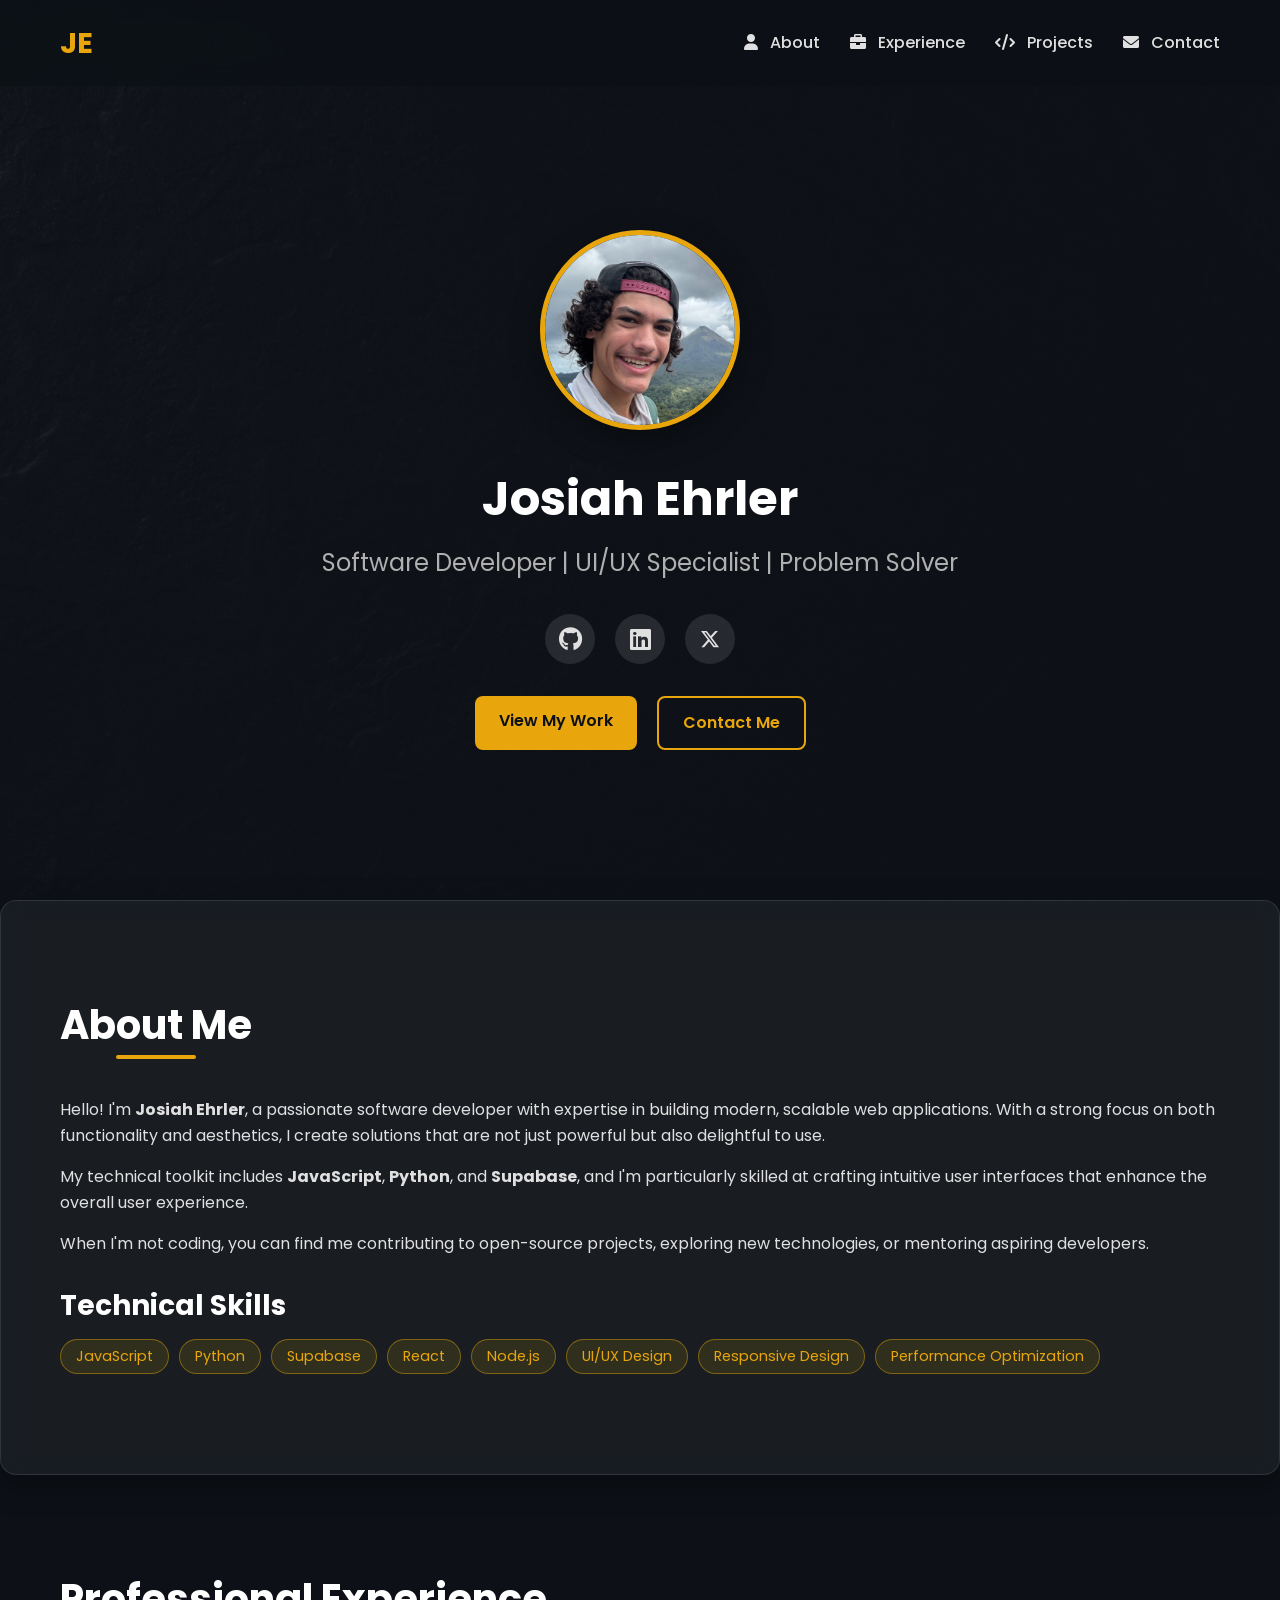
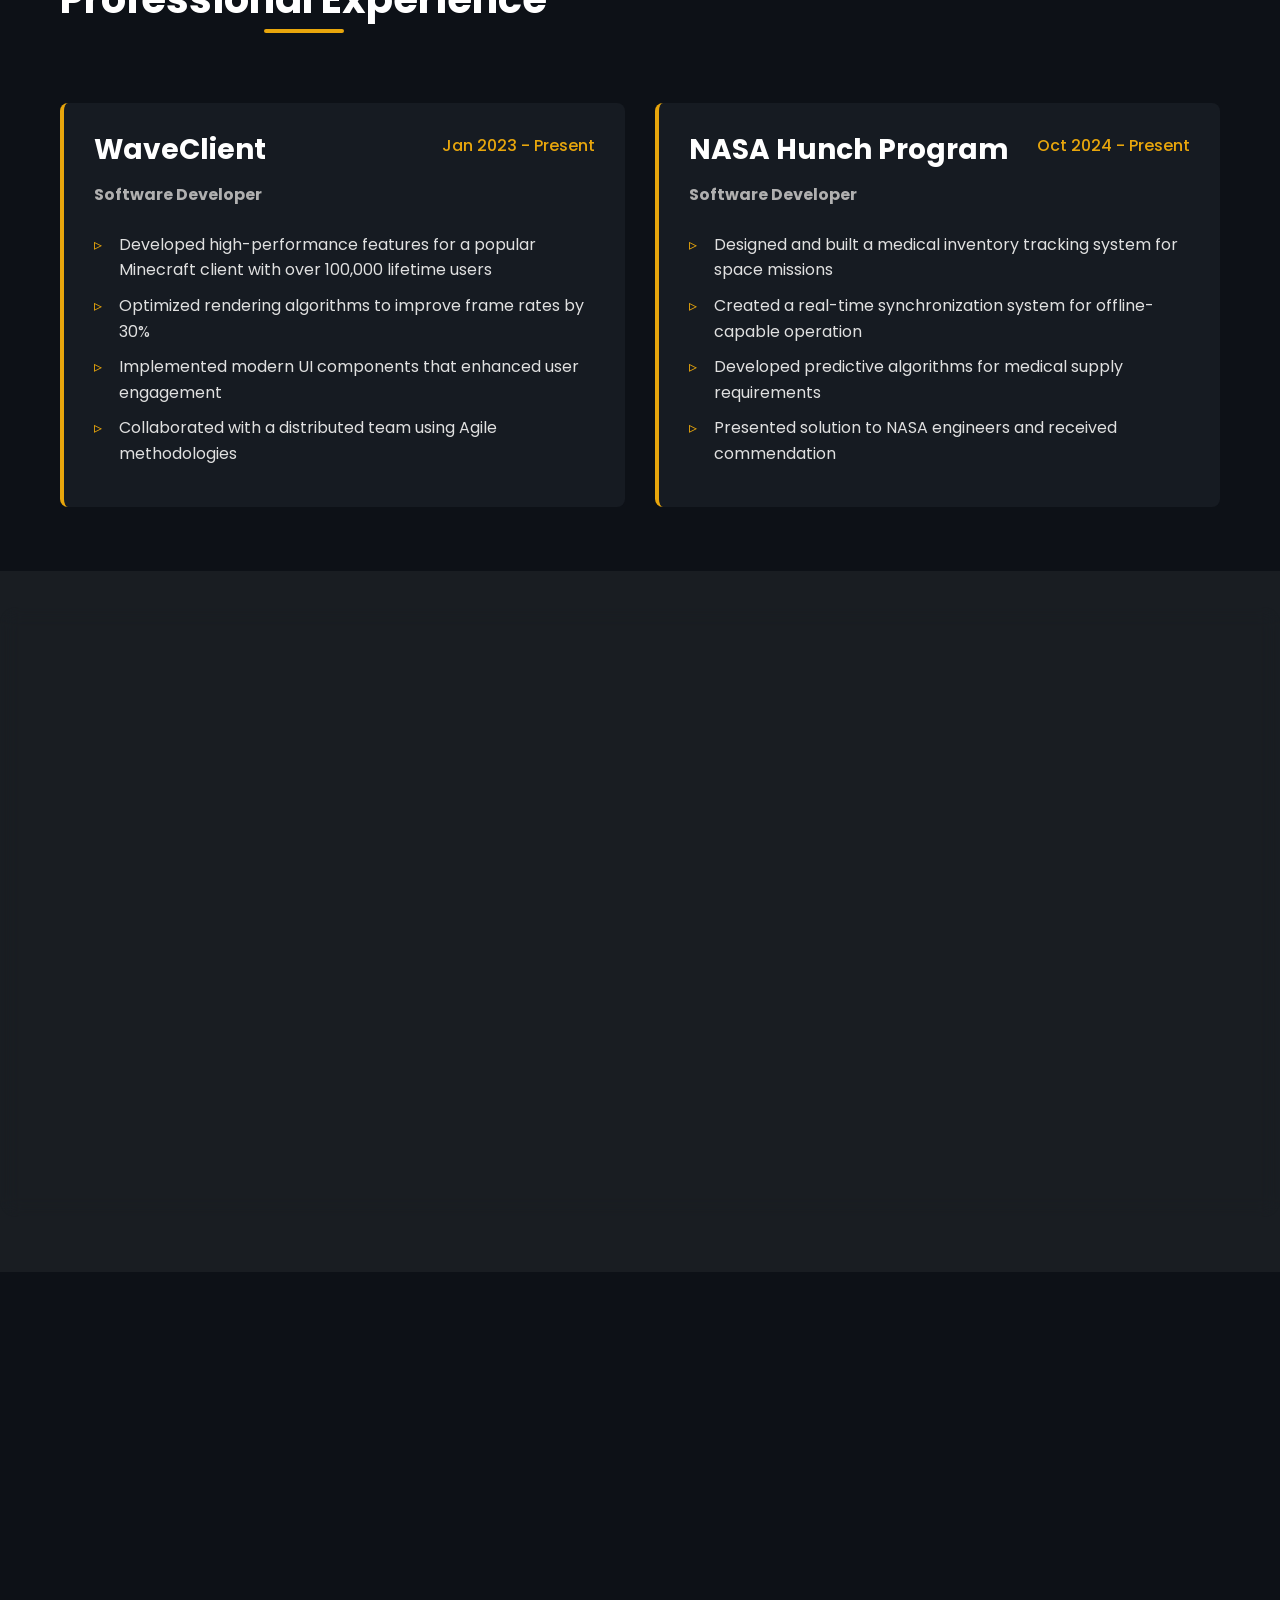
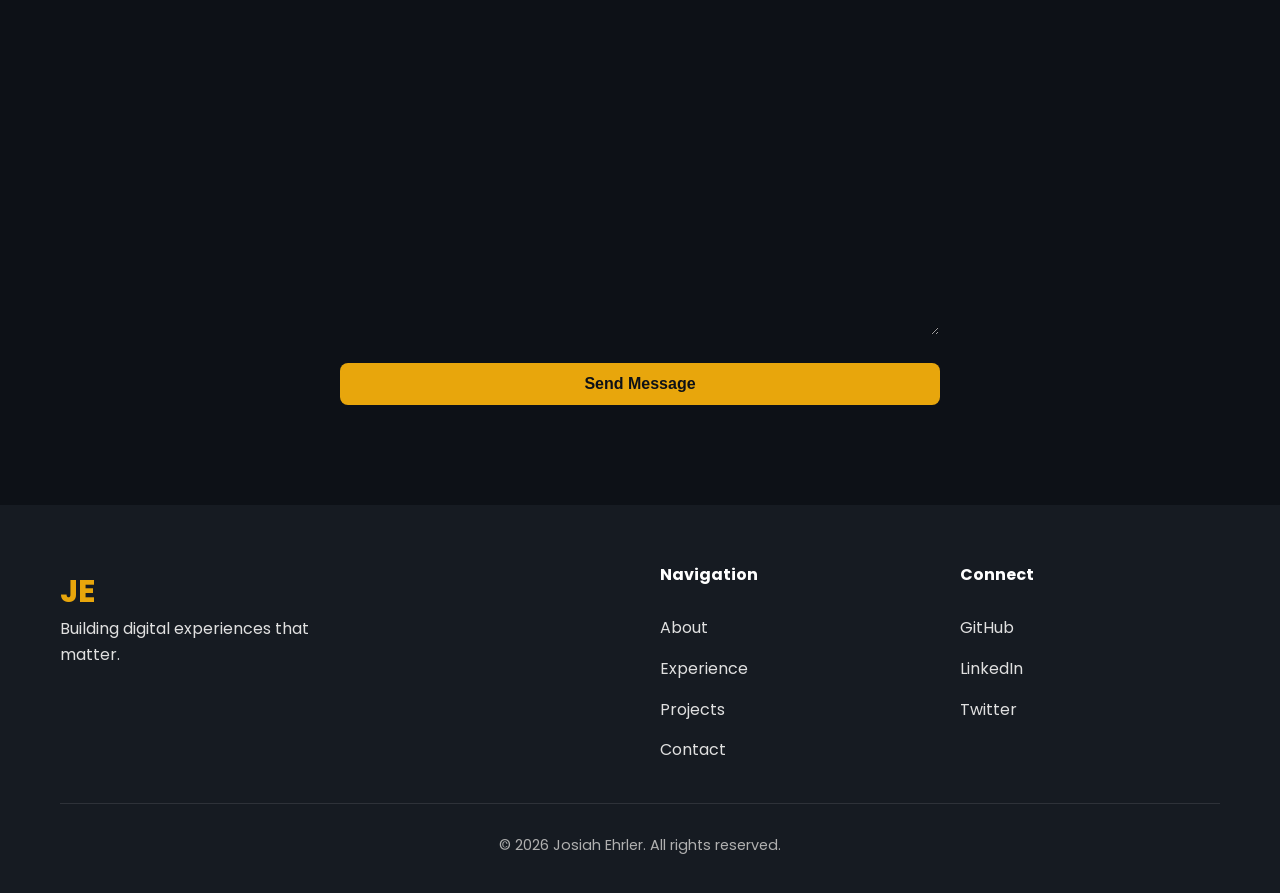
==== index.html @ 56c33a6e "Minor updates" ====
<!DOCTYPE html>
<html lang="en">
<head>
    <meta charset="UTF-8">
    <meta name="viewport" content="width=device-width, initial-scale=1.0">
    <meta name="description" content="Josiah Ehrler - Professional Software Developer specializing in web applications, UI/UX design, and high-performance systems. JavaScript, Python, and Supabase expert.">
    <meta name="keywords" content="Josiah Ehrler, Software Developer, Web Developer, UI/UX Designer, JavaScript Developer, Python Developer, Supabase, NASA Hunch, WaveClient">
    <meta name="author" content="Josiah Ehrler">
    <meta property="og:title" content="Josiah Ehrler - Professional Software Developer">
    <meta property="og:description" content="Expert software developer crafting high-performance web applications with beautiful UI/UX design.">
    <meta property="og:image" content="https://josiahehrler.com/image.png">
    <meta property="og:url" content="https://josiahehrler.com">
    <meta property="og:type" content="website">
    <meta name="twitter:card" content="summary_large_image">
    <meta name="twitter:title" content="Josiah Ehrler - Software Developer">
    <meta name="twitter:description" content="Professional software developer creating modern web applications.">
    <meta name="twitter:image" content="https://josiahehrler.com/image.png">
    <link rel="canonical" href="https://josiahehrler.com">
    <title>Josiah Ehrler | Software Developer & UI/UX Specialist</title>
    <link rel="preconnect" href="https://fonts.googleapis.com">
    <link rel="preconnect" href="https://fonts.gstatic.com" crossorigin>
    <link href="https://fonts.googleapis.com/css2?family=Poppins:wght@300;400;500;600;700&display=swap" rel="stylesheet">
    <link rel="stylesheet" href="https://cdnjs.cloudflare.com/ajax/libs/font-awesome/6.0.0/css/all.min.css">
    <link rel="stylesheet" href="styles.css">
    <script defer src="scripts.js"></script>
    <script type="application/ld+json">
    {
      "@context": "https://schema.org",
      "@type": "Person",
      "name": "Josiah Ehrler",
      "jobTitle": "Software Developer",
      "url": "https://jehrler.com",
      "sameAs": [
        "https://linkedin.com/in/josiahehrler",
        "https://github.com/josiahehrler"
      ],
      "image": "https://jehrler.com/image.png",
      "description": "Professional software developer specializing in web applications and UI/UX design."
    }
    </script>
</head>
<body>

    <!-- Navigation -->
    <nav class="navbar">
        <div class="container">
            <a href="#" class="logo" aria-label="Josiah Ehrler Home">JE</a>
            <button class="mobile-menu-toggle" aria-label="Toggle navigation menu">
                <i class="fas fa-bars"></i>
            </button>
            <div class="nav-links">
                <a href="#about"><i class="fas fa-user"></i> About</a>
                <a href="#experience"><i class="fas fa-briefcase"></i> Experience</a>
                <a href="#projects"><i class="fas fa-code"></i> Projects</a>
                <a href="#contact"><i class="fas fa-envelope"></i> Contact</a>
            </div>
        </div>
    </nav>

    <!-- Hero Section -->
    <header class="hero">
        <div class="container">
            <div class="hero-content">
                <img src="image.png" alt="Professional portrait of Josiah Ehrler" class="profile-img" width="200" height="200">
                <h1>Josiah Ehrler</h1>
                <p class="subtitle">Software Developer | UI/UX Specialist | Problem Solver</p>
                <div class="social-links">
                    <a href="https://github.com/masterofsoap" aria-label="GitHub profile"><i class="fab fa-github"></i></a>
                    <a href="https://www.linkedin.com/in/josiah-ehrler-61b462324/" aria-label="LinkedIn profile"><i class="fab fa-linkedin"></i></a>
                    <a href="https://x.com/avsfair" aria-label="X (formerly Twitter) profile" target="_blank" rel="noopener noreferrer">
                        <svg xmlns="http://www.w3.org/2000/svg" viewBox="0 0 512 512" width="20" height="20" fill="currentColor" aria-hidden="true">
                          <path d="M389.2 48h70.6L305.6 224.2 487 464H345L233.7 318.6 106.5 464H35.8L200.7 275.5 26.8 48H172.4L272.9 180.9 389.2 48zM364.4 421.8h39.1L151.1 88h-42L364.4 421.8z"/>
                        </svg>
                      </a>
                      
                </div>
                <div class="cta-buttons">
                    <a href="#projects" class="btn btn-primary">View My Work</a>
                    <a href="#contact" class="btn btn-secondary">Contact Me</a>
                </div>
            </div>
        </div>
    </header>

    <!-- About Section -->
    <section id="about" class="section glass">
        <div class="container">
            <h2 class="section-title">About Me</h2>
            <div class="about-content">
                <div class="about-text">
                    <p>Hello! I'm <strong>Josiah Ehrler</strong>, a passionate software developer with expertise in building modern, scalable web applications. With a strong focus on both functionality and aesthetics, I create solutions that are not just powerful but also delightful to use.</p>
                    <p>My technical toolkit includes <strong>JavaScript</strong>, <strong>Python</strong>, and <strong>Supabase</strong>, and I'm particularly skilled at crafting intuitive user interfaces that enhance the overall user experience.</p>
                    <p>When I'm not coding, you can find me contributing to open-source projects, exploring new technologies, or mentoring aspiring developers.</p>
                    <div class="skills">
                        <h3>Technical Skills</h3>
                        <div class="skill-tags">
                            <span>JavaScript</span>
                            <span>Python</span>
                            <span>Supabase</span>
                            <span>React</span>
                            <span>Node.js</span>
                            <span>UI/UX Design</span>
                            <span>Responsive Design</span>
                            <span>Performance Optimization</span>
                        </div>
                    </div>
                </div>
            </div>
        </div>
    </section>

    <!-- Experience Section -->
    <section id="experience" class="section">
        <div class="container">
            <h2 class="section-title">Professional Experience</h2>
            <div class="experience-grid">
                <div class="experience-card">
                    <div class="experience-header">
                        <h3>WaveClient</h3>
                        <span class="date">Jan 2023 - Present</span>
                    </div>
                    <p class="position"><strong>Software Developer</strong></p>
                    <ul class="experience-details">
                        <li>Developed high-performance features for a popular Minecraft client with over 100,000 lifetime users</li>
                        <li>Optimized rendering algorithms to improve frame rates by 30%</li>
                        <li>Implemented modern UI components that enhanced user engagement</li>
                        <li>Collaborated with a distributed team using Agile methodologies</li>
                    </ul>
                </div>
                <div class="experience-card">
                    <div class="experience-header">
                        <h3>NASA Hunch Program</h3>
                        <span class="date">Oct 2024 - Present</span>
                    </div>
                    <p class="position"><strong>Software Developer</strong></p>
                    <ul class="experience-details">
                        <li>Designed and built a medical inventory tracking system for space missions</li>
                        <li>Created a real-time synchronization system for offline-capable operation</li>
                        <li>Developed predictive algorithms for medical supply requirements</li>
                        <li>Presented solution to NASA engineers and received commendation</li>
                    </ul>
                </div>
            </div>
        </div>
    </section>

    <!-- Projects Section -->
    <section id="projects" class="section glass">
        <div class="container">
            <h2 class="section-title">Featured Projects</h2>
            <div class="project-grid">
                <div class="project-card">
                    <img src="nasa_project.png" alt="NASA Hunch medical inventory system interface" class="project-image" width="400" height="300" loading="lazy">
                    <div class="project-content">
                        <h3>NASA Hunch Medical Inventory</h3>
                        <p class="project-description">A comprehensive medical inventory tracking system designed for space missions, featuring offline capabilities and predictive analytics.</p>
                        <div class="project-tech">
                            <span>Supabase</span>
                            <span>React</span>
                            <span>Vue</span>
                        </div>
                    </div>
                </div>
                <div class="project-card">
                    <img src="waveclient.png" alt="WaveClient Minecraft interface" class="project-image" width="400" height="300" loading="lazy">
                    <div class="project-content">
                        <h3>WaveClient</h3>
                        <p class="project-description">A performance-optimized Minecraft client with enhanced features and custom UI components for competitive players.</p>
                        <div class="project-tech">
                            <span>Java</span>
                            <span>OpenGL</span>
                            <span>UI Design</span>
                        </div>
                    </div>
                </div>
            </div>
        </div>
    </section>


    <!-- Contact Section -->
    <section id="contact" class="section">
        <div class="container">
            <h2 class="section-title">Get In Touch</h2>
            <div class="contact-content">
                <p>I'm currently available for freelance work and part-time opportunities. If you have a project you'd like to discuss or just want to say hello, feel free to reach out!</p>
                <div class="contact-methods">
                    <a href="mailto:josiah@jehrler.com" class="contact-link">
                        <i class="fas fa-envelope"></i>
                        <span>josiah@jehrler.com</span>
                    </a>
                    <a href="tel:+7206003804" class="contact-link">
                        <i class="fas fa-phone"></i>
                        <span>+1 (720) 600-3804</span>
                    </a>
                </div>
                <form class="contact-form" netlify>
                    <div class="form-group">
                        <input type="text" name="name" placeholder="Your Name" required>
                    </div>
                    <div class="form-group">
                        <input type="email" name="email" placeholder="Your Email" required>
                    </div>
                    <div class="form-group">
                        <textarea name="message" placeholder="Your Message" rows="5" required></textarea>
                    </div>
                    <button type="submit" class="btn btn-primary">Send Message</button>
                </form>
            </div>
        </div>
    </section>

    <!-- Footer -->
    <footer class="footer">
        <div class="container">
            <div class="footer-content">
                <div class="footer-brand">
                    <a href="#" class="logo">JE</a>
                    <p>Building digital experiences that matter.</p>
                </div>
                <div class="footer-links">
                    <div class="link-group">
                        <h4>Navigation</h4>
                        <a href="#about">About</a>
                        <a href="#experience">Experience</a>
                        <a href="#projects">Projects</a>
                        <a href="#contact">Contact</a>
                    </div>
                    <div class="link-group">
                        <h4>Connect</h4>
                        <a href="https://github.com/josiahehrler">GitHub</a>
                        <a href="https://linkedin.com/in/josiahehrler">LinkedIn</a>
                        <a href="https://twitter.com/josiahehrler">Twitter</a>
                    </div>
                </div>
            </div>
            <div class="footer-bottom">
                <p>&copy; <span id="year"></span> Josiah Ehrler. All rights reserved.</p>
            </div>
        </div>
    </footer>

    <script>
        
        document.getElementById('year').textContent = new Date().getFullYear();
        
        // Mobile menu toggle functionality
        const menuToggle = document.querySelector('.mobile-menu-toggle');
        const navLinks = document.querySelector('.nav-links');
        
        menuToggle.addEventListener('click', () => {
            navLinks.classList.toggle('active');
            menuToggle.innerHTML = navLinks.classList.contains('active') 
                ? '<i class="fas fa-times"></i>' 
                : '<i class="fas fa-bars"></i>';
        });
    </script>
</body>
</html>
---- styles.css ----
/* Base Styles & Reset */
:root {
    --primary: #e8a60c;
    --primary-dark: #e8a60c;
    --secondary: #6c63ff;
    --dark: #0d1117;
    --dark-light: #161b22;
    --light: #e0e0e0;
    --light-dark: #b0b0b0;
    --success: #28a745;
    --danger: #dc3545;
    --info: #17a2b8;
    --white: #ffffff;
    --black: #000000;
    --transition: all 0.3s ease-in-out;
    --shadow: 0 4px 6px rgba(0, 0, 0, 0.1);
    --shadow-lg: 0 10px 30px rgba(0, 0, 0, 0.39);
    --radius: 8px;
    --radius-lg: 16px;
    --container-width: 1200px;
}

* {
    margin: 0;
    padding: 0;
    box-sizing: border-box;
}

html {
    scroll-behavior: smooth;
    font-size: 16px;
}

body {
    font-family: 'Poppins', sans-serif;
    line-height: 1.6;
    color: var(--light);
    background-color: var(--dark);
    overflow-x: hidden;
}

img {
    max-width: 100%;
    height: auto;
}

a {
    text-decoration: none;
    color: inherit;
    transition: var(--transition);
}

ul {
    list-style: none;
}

.container {
    width: 100%;
    max-width: var(--container-width);
    margin: 0 auto;
    padding: 0 20px;
}

/* Typography */
h1, h2, h3, h4, h5, h6 {
    font-weight: 700;
    line-height: 1.2;
    margin-bottom: 1rem;
    color: var(--white);
}

h1 {
    font-size: 3rem;
}

h2 {
    font-size: 2.5rem;
}

h3 {
    font-size: 1.75rem;
}

p {
    margin-bottom: 1rem;
}

.section-title {
    position: relative;
    display: inline-block;
    margin-bottom: 3rem;
    text-align: center;
}

.section-title::after {
    content: '';
    position: absolute;
    bottom: -10px;
    left: 50%;
    transform: translateX(-50%);
    width: 80px;
    height: 4px;
    background: var(--primary);
    border-radius: 2px;
}

/* Buttons */
.btn {
    display: inline-block;
    padding: 12px 24px;
    font-size: 1rem;
    font-weight: 600;
    border-radius: var(--radius);
    transition: var(--transition);
    text-align: center;
    cursor: pointer;
    border: none;
}

.btn-primary {
    background-color: var(--primary);
    color: var(--dark);
}

.btn-primary:hover {
    background-color: var(--primary-dark);
    transform: translateY(-3px);
    box-shadow: var(--shadow);
}

.btn-secondary {
    background-color: transparent;
    color: var(--primary);
    border: 2px solid var(--primary);
}

.btn-secondary:hover {
    background-color: var(--primary);
    color: var(--dark);
    transform: translateY(-3px);
    box-shadow: var(--shadow);
}

/* Navigation */
.navbar {
    position: fixed;
    top: 0;
    left: 0;
    width: 100%;
    padding: 20px 0;
    background-color: rgba(13, 17, 23, 0.95);
    backdrop-filter: blur(10px);
    z-index: 1000;
    transition: var(--transition);
}

.navbar.scrolled {
    padding: 15px 0;
    box-shadow: var(--shadow);
}

.navbar .container {
    display: flex;
    justify-content: space-between;
    align-items: center;
}

.logo {
    font-size: 1.8rem;
    font-weight: 700;
    color: var(--primary);
}

.nav-links {
    display: flex;
    gap: 30px;
}

.nav-links a {
    font-weight: 500;
    position: relative;
    padding: 5px 0;
}

.nav-links a::after {
    content: '';
    position: absolute;
    bottom: 0;
    left: 0;
    width: 0;
    height: 2px;
    background: var(--primary);
    transition: var(--transition);
}

.nav-links a:hover::after {
    width: 100%;
}

.nav-links a i {
    margin-right: 8px;
}

.mobile-menu-toggle {
    display: none;
    background: none;
    border: none;
    color: var(--white);
    font-size: 1.5rem;
    cursor: pointer;
}

/* Hero Section */
.hero {
    min-height: 100vh;
    display: flex;
    align-items: center;
    justify-content: center;
    text-align: center;
    padding-top: 80px;
    background: linear-gradient(135deg, rgba(13, 17, 23, 0.9) 0%, rgba(13, 17, 23, 1) 100%),
                url('stone.png') center/cover no-repeat;
}

.hero-content {
    max-width: 800px;
    margin: 0 auto;
}

.profile-img {
    width: 200px;
    height: 200px;
    border-radius: 50%;
    object-fit: cover;
    border: 5px solid var(--primary);
    margin-bottom: 2rem;
    box-shadow: var(--shadow-lg);
}

.subtitle {
    font-size: 1.5rem;
    margin-bottom: 2rem;
    color: var(--light-dark);
}

.social-links {
    display: flex;
    justify-content: center;
    gap: 20px;
    margin-bottom: 2rem;
}

.social-links a {
    display: flex;
    align-items: center;
    justify-content: center;
    width: 50px;
    height: 50px;
    border-radius: 50%;
    background: rgba(255, 255, 255, 0.1);
    font-size: 1.5rem;
    transition: var(--transition);
}

.social-links a:hover {
    background: var(--primary);
    color: var(--dark);
    transform: translateY(-5px);
}

.cta-buttons {
    display: flex;
    justify-content: center;
    gap: 20px;
    margin-top: 2rem;
}

/* Sections */
.section {
    padding: 100px 0;
    position: relative;
}

.glass {
    background: rgba(255, 255, 255, 0.05);
    backdrop-filter: blur(10px);
    border-radius: var(--radius-lg);
    box-shadow: var(--shadow-lg);
    border: 1px solid rgba(255, 255, 255, 0.1);
}

/* About Section */
.about-content {
    display: flex;
    gap: 50px;
    align-items: center;
}

.about-text {
    flex: 1;
    text-align: left;
}

.skills {
    margin-top: 2rem;
}

.skill-tags {
    display: flex;
    flex-wrap: wrap;
    gap: 10px;
    margin-top: 1rem;
}

.skill-tags span {
    background: rgba(255, 215, 0, 0.1);
    color: var(--primary);
    padding: 5px 15px;
    border-radius: 20px;
    font-size: 0.9rem;
    border: 1px solid rgba(255, 183, 0, 0.386);
}

/* Experience Section */
.experience-grid {
    display: grid;
    grid-template-columns: repeat(auto-fit, minmax(350px, 1fr));
    gap: 30px;
    margin-top: 2rem;
}

.experience-card {
    background: var(--dark-light);
    padding: 30px;
    border-radius: var(--radius);
    transition: var(--transition);
    border-left: 4px solid var(--primary);
}

.experience-card:hover {
    transform: translateY(-10px);
    box-shadow: var(--shadow-lg);
}

.experience-header {
    display: flex;
    justify-content: space-between;
    margin-bottom: 1rem;
}

.experience-header h3 {
    margin-bottom: 0;
}

.date {
    color: var(--primary);
    font-weight: 500;
}

.position {
    color: var(--light-dark);
    margin-bottom: 1.5rem;
}

.experience-details li {
    position: relative;
    padding-left: 25px;
    margin-bottom: 10px;
}

.experience-details li::before {
    content: '▹';
    position: absolute;
    left: 0;
    color: var(--primary);
}

/* Projects Section */
.project-grid {
    display: grid;
    grid-template-columns: repeat(auto-fit, minmax(350px, 1fr));
    gap: 30px;
    margin-top: 2rem;
}

.project-card {
    background: var(--dark-light);
    border-radius: var(--radius);
    overflow: hidden;
    transition: var(--transition);
}

.project-card:hover {
    transform: translateY(-10px);
    box-shadow: var(--shadow-lg);
}

.project-image {
    width: 100%;
    height: 250px;
    object-fit: cover;
}

.project-content {
    padding: 25px;
}

.project-description {
    margin: 1rem 0;
    color: var(--light-dark);
}

.project-tech {
    display: flex;
    flex-wrap: wrap;
    gap: 10px;
    margin: 1.5rem 0;
}

.project-tech span {
    background: rgba(108, 99, 255, 0.1);
    color: var(--secondary);
    padding: 5px 15px;
    border-radius: 20px;
    font-size: 0.8rem;
}

.project-link {
    display: inline-block;
    font-weight: 600;
    color: var(--primary);
}

.project-link:hover {
    transform: translateX(5px);
}

/* Testimonials */
.testimonials {
    background: var(--dark-light);
}

.testimonial-slider {
    max-width: 800px;
    margin: 0 auto;
}

.testimonial-card {
    background: var(--dark);
    padding: 40px;
    border-radius: var(--radius);
    text-align: center;
    box-shadow: var(--shadow);
}

.testimonial-text {
    font-size: 1.2rem;
    font-style: italic;
    margin-bottom: 2rem;
    position: relative;
}

.testimonial-text::before,
.testimonial-text::after {
    content: '"';
    font-size: 3rem;
    color: var(--primary);
    opacity: 0.3;
    position: absolute;
}

.testimonial-text::before {
    top: -20px;
    left: -10px;
}

.testimonial-text::after {
    bottom: -40px;
    right: -10px;
}

.testimonial-author {
    margin-top: 1.5rem;
}

.author-name {
    font-weight: 700;
    color: var(--white);
}

.author-title {
    color: var(--light-dark);
    font-size: 0.9rem;
}

/* Contact Section */
.contact-content {
    max-width: 800px;
    margin: 0 auto;
    text-align: center;
}

.contact-methods {
    display: flex;
    flex-direction: column;
    gap: 20px;
    margin: 3rem 0;
}

.contact-link {
    display: flex;
    align-items: center;
    justify-content: center;
    gap: 15px;
    font-size: 1.2rem;
    transition: var(--transition);
}

.contact-link:hover {
    color: var(--primary);
}

.contact-link i {
    font-size: 1.5rem;
}

.contact-form {
    display: grid;
    gap: 20px;
    max-width: 600px;
    margin: 0 auto;
}

.form-group {
    width: 100%;
}

.form-group input,
.form-group textarea {
    width: 100%;
    padding: 15px;
    border-radius: var(--radius);
    border: 1px solid rgba(255, 255, 255, 0.1);
    background: rgba(255, 255, 255, 0.05);
    color: var(--white);
    font-family: inherit;
    transition: var(--transition);
}

.form-group input:focus,
.form-group textarea:focus {
    outline: none;
    border-color: var(--primary);
    box-shadow: 0 0 0 3px rgba(255, 183, 0, 0.386);
}

.form-group textarea {
    resize: vertical;
    min-height: 150px;
}

/* Footer */
.footer {
    background: var(--dark-light);
    padding: 60px 0 20px;
}

.footer-content {
    display: grid;
    grid-template-columns: repeat(auto-fit, minmax(250px, 1fr));
    gap: 40px;
    margin-bottom: 40px;
}

.footer-brand {
    max-width: 300px;
}

.footer-brand .logo {
    font-size: 2rem;
    margin-bottom: 1rem;
}

.footer-links {
    display: grid;
    grid-template-columns: repeat(auto-fit, minmax(150px, 1fr));
    gap: 40px;
}

.link-group {
    display: flex;
    flex-direction: column;
    gap: 15px;
}

.link-group h4 {
    margin-bottom: 1rem;
    color: var(--white);
}

.link-group a:hover {
    color: var(--primary);
}

.footer-bottom {
    display: flex;
    flex-direction: column;
    align-items: center;
    gap: 10px;
    padding-top: 30px;
    border-top: 1px solid rgba(255, 255, 255, 0.1);
    text-align: center;
    color: var(--light-dark);
    font-size: 0.9rem;
}

/* Responsive Design */
@media (max-width: 992px) {
    .about-content {
        flex-direction: column;
    }
    
    .about-text {
        text-align: center;
    }
    
    .skill-tags {
        justify-content: center;
    }
}

@media (max-width: 768px) {
    html {
        font-size: 15px;
    }
    
    h1 {
        font-size: 2.5rem;
    }
    
    h2 {
        font-size: 2rem;
    }
    
    .navbar .container {
        flex-wrap: wrap;
    }
    
    .nav-links {
        display: none;
        width: 100%;
        flex-direction: column;
        gap: 15px;
        margin-top: 20px;
        padding: 20px 0;
        border-top: 1px solid rgba(255, 255, 255, 0.1);
    }
    
    .nav-links.active {
        display: flex;
    }
    
    .mobile-menu-toggle {
        display: block;
    }
    
    .cta-buttons {
        flex-direction: column;
        gap: 15px;
    }
    
    .section {
        padding: 70px 0;
    }
    
    .experience-grid,
    .project-grid {
        grid-template-columns: 1fr;
    }
}

@media (max-width: 576px) {
    .hero {
        padding-top: 100px;
    }
    
    .profile-img {
        width: 150px;
        height: 150px;
    }
    
    .contact-methods {
        align-items: flex-start;
    }
    
    .contact-link {
        justify-content: flex-start;
    }
}

/* Animations */
@keyframes fadeIn {
    from {
        opacity: 0;
        transform: translateY(20px);
    }
    to {
        opacity: 1;
        transform: translateY(0);
    }
}

.section {
    animation: fadeIn 0.8s ease-out forwards;
}

/* Performance Optimizations */
img[loading="lazy"] {
    opacity: 0;
    transition: opacity 0.3s ease;
}

img[loading="lazy"].loaded {
    opacity: 1;
}
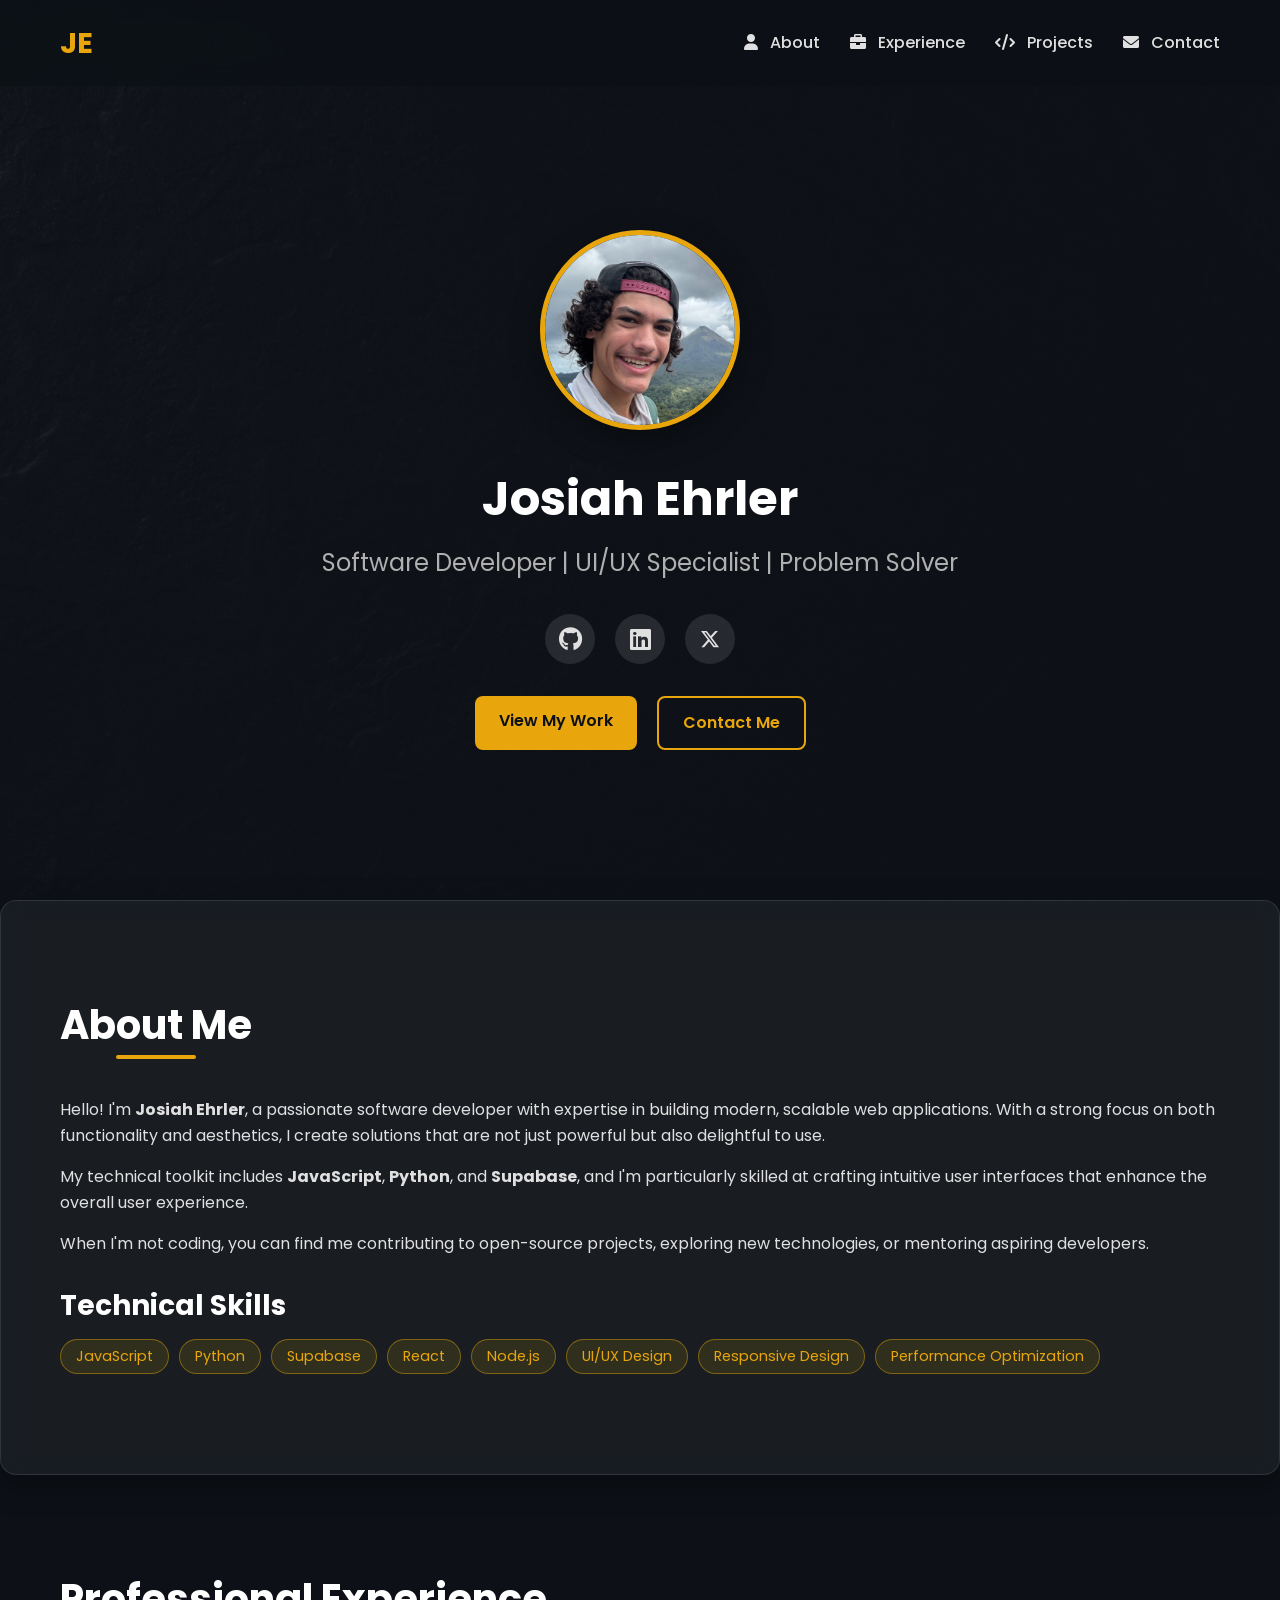
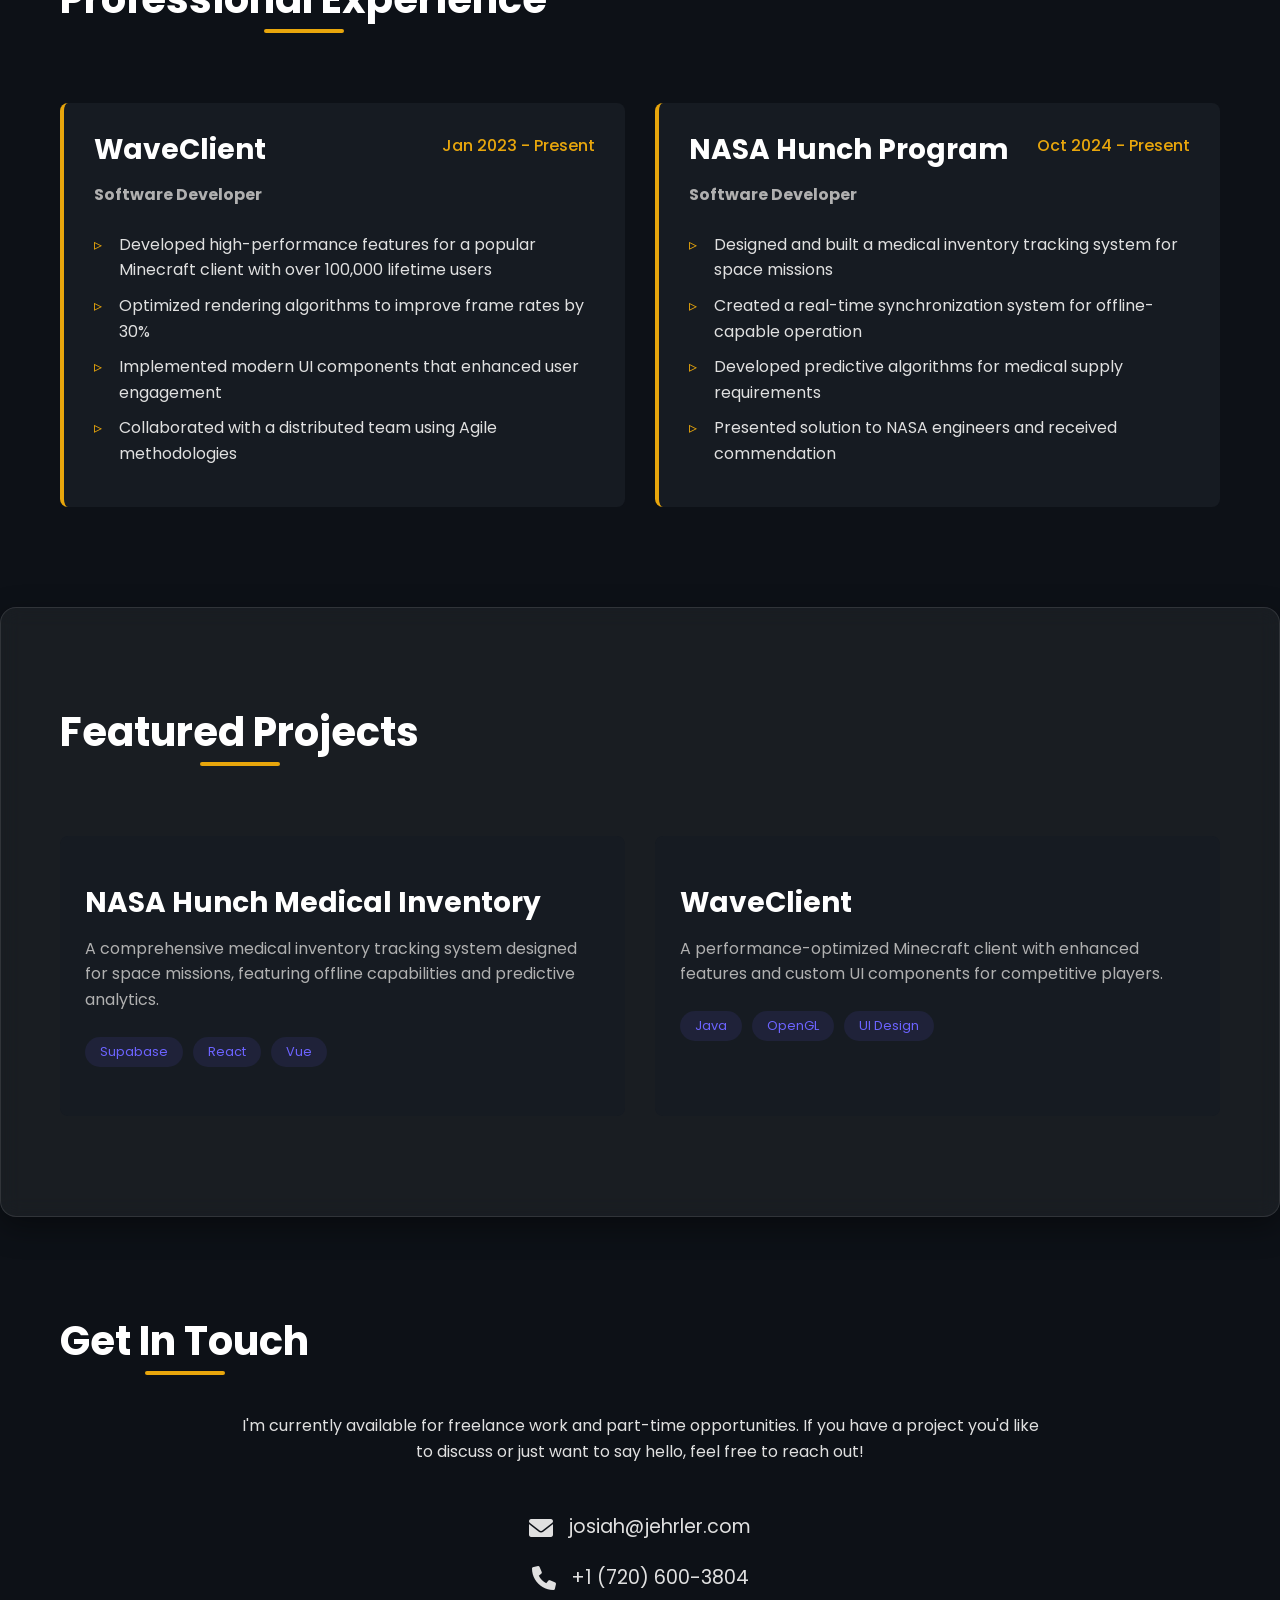
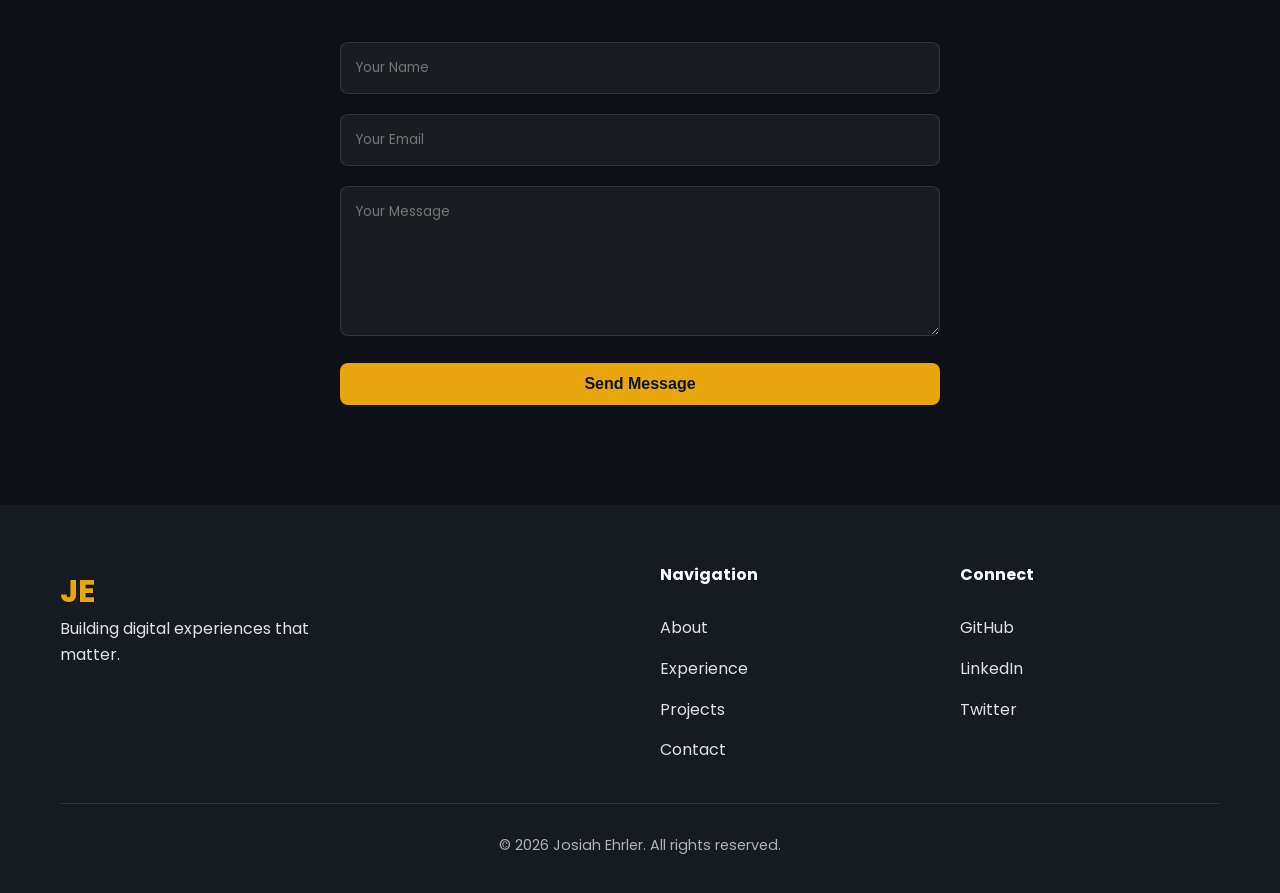
==== commit 81650ca5: "Working contact from" ====
--- a/index.html
+++ b/index.html
@@ -179,36 +179,72 @@
 
 
     <!-- Contact Section -->
-    <section id="contact" class="section">
-        <div class="container">
-            <h2 class="section-title">Get In Touch</h2>
-            <div class="contact-content">
-                <p>I'm currently available for freelance work and part-time opportunities. If you have a project you'd like to discuss or just want to say hello, feel free to reach out!</p>
-                <div class="contact-methods">
-                    <a href="mailto:josiah@jehrler.com" class="contact-link">
-                        <i class="fas fa-envelope"></i>
-                        <span>josiah@jehrler.com</span>
-                    </a>
-                    <a href="tel:+7206003804" class="contact-link">
-                        <i class="fas fa-phone"></i>
-                        <span>+1 (720) 600-3804</span>
-                    </a>
-                </div>
-                <form class="contact-form" netlify>
-                    <div class="form-group">
-                        <input type="text" name="name" placeholder="Your Name" required>
-                    </div>
-                    <div class="form-group">
-                        <input type="email" name="email" placeholder="Your Email" required>
-                    </div>
-                    <div class="form-group">
-                        <textarea name="message" placeholder="Your Message" rows="5" required></textarea>
-                    </div>
-                    <button type="submit" class="btn btn-primary">Send Message</button>
-                </form>
-            </div>
-        </div>
-    </section>
+<section id="contact" class="section">
+  <div class="container">
+    <h2 class="section-title">Get In Touch</h2>
+
+    <div class="contact-content">
+      <p>
+        I'm currently available for freelance work and part-time opportunities.
+        If you have a project you'd like to discuss or just want to say hello,
+        feel free to reach out!
+      </p>
+    </div>
+
+    <div class="contact-methods">
+      <a href="mailto:josiah@jehrler.com" class="contact-link">
+        <i class="fas fa-envelope"></i>
+        <span>josiah@jehrler.com</span>
+      </a>
+      <a href="tel:+17206003804" class="contact-link">
+        <i class="fas fa-phone"></i>
+        <span>+1 (720) 600-3804</span>
+      </a>
+    </div>
+
+    <form id="contact-form" class="contact-form">
+      <div class="form-group">
+        <input type="text" name="name" placeholder="Your Name" required />
+      </div>
+      <div class="form-group">
+        <input type="email" name="email" placeholder="Your Email" required />
+      </div>
+      <div class="form-group">
+        <textarea name="message" placeholder="Your Message" required></textarea>
+      </div>
+      <button type="submit" class="btn btn-primary">Send Message</button>
+    </form>
+  </div>
+</section>
+
+<script>
+  const form = document.getElementById("contact-form");
+
+  form.addEventListener("submit", async (e) => {
+    e.preventDefault();
+
+    const data = {
+      name: form.name.value,
+      email: form.email.value,
+      message: form.message.value,
+    };
+
+    const workerUrl = "https://email-form.ehrler2007.workers.dev";
+
+    const response = await fetch(workerUrl, {
+      method: "POST",
+      headers: { "Content-Type": "application/json" },
+      body: JSON.stringify(data),
+    });
+
+    if (response.ok) {
+      alert("✅ Message sent!");
+      form.reset();
+    } else {
+      alert("❌ Something went wrong.");
+    }
+  });
+</script>
 
     <!-- Footer -->
     <footer class="footer">
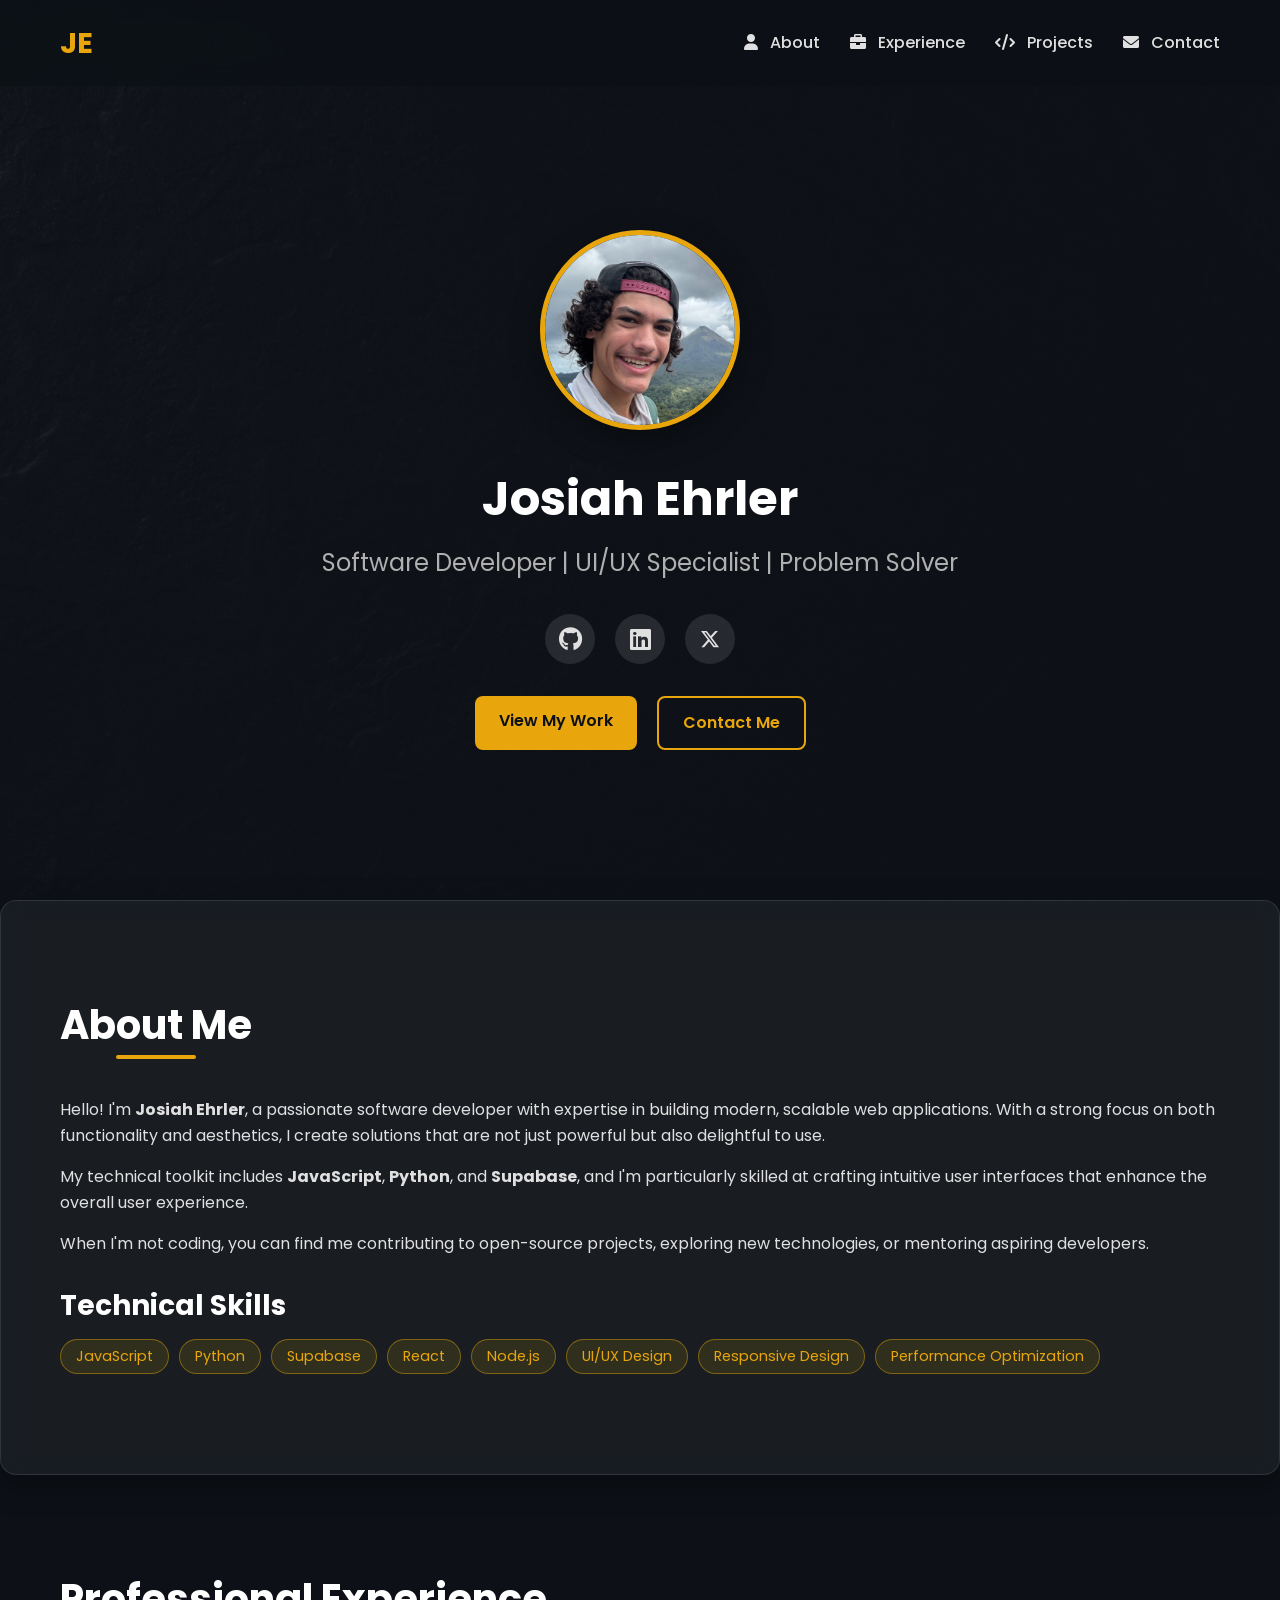
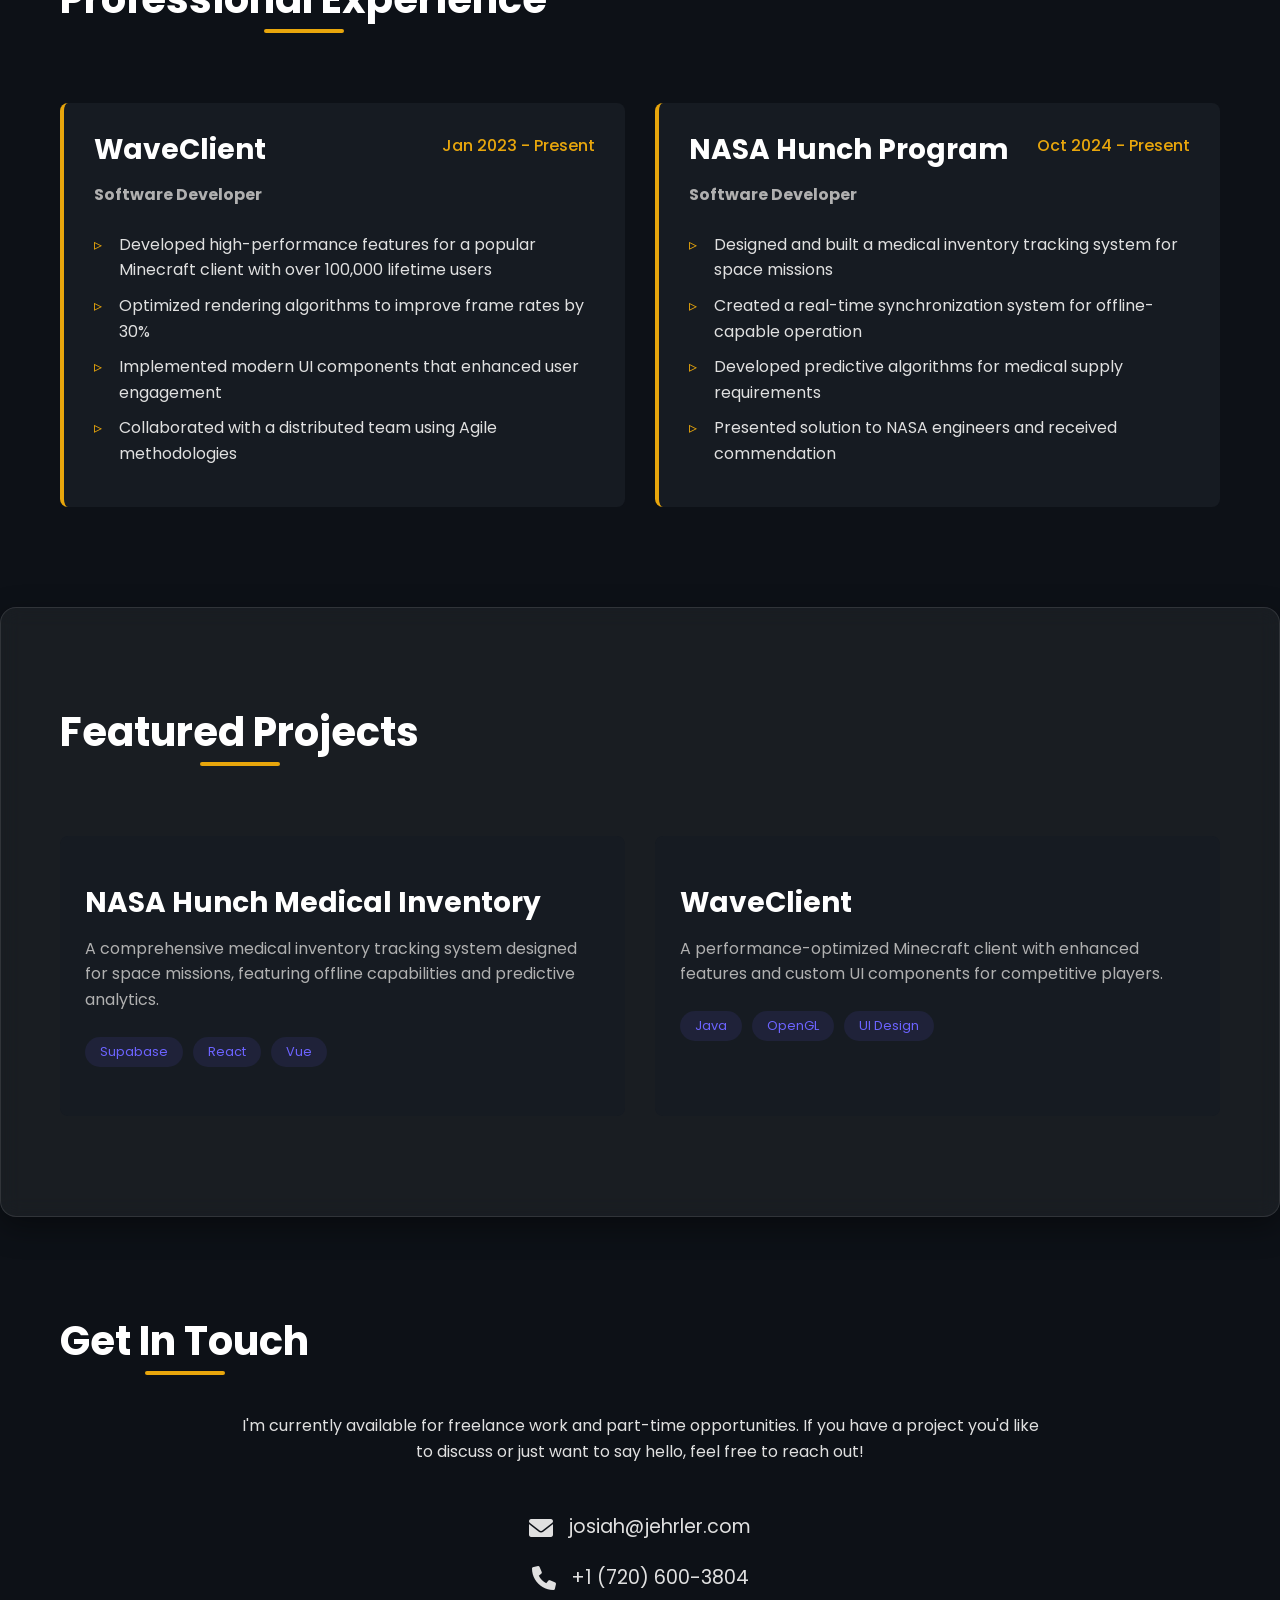
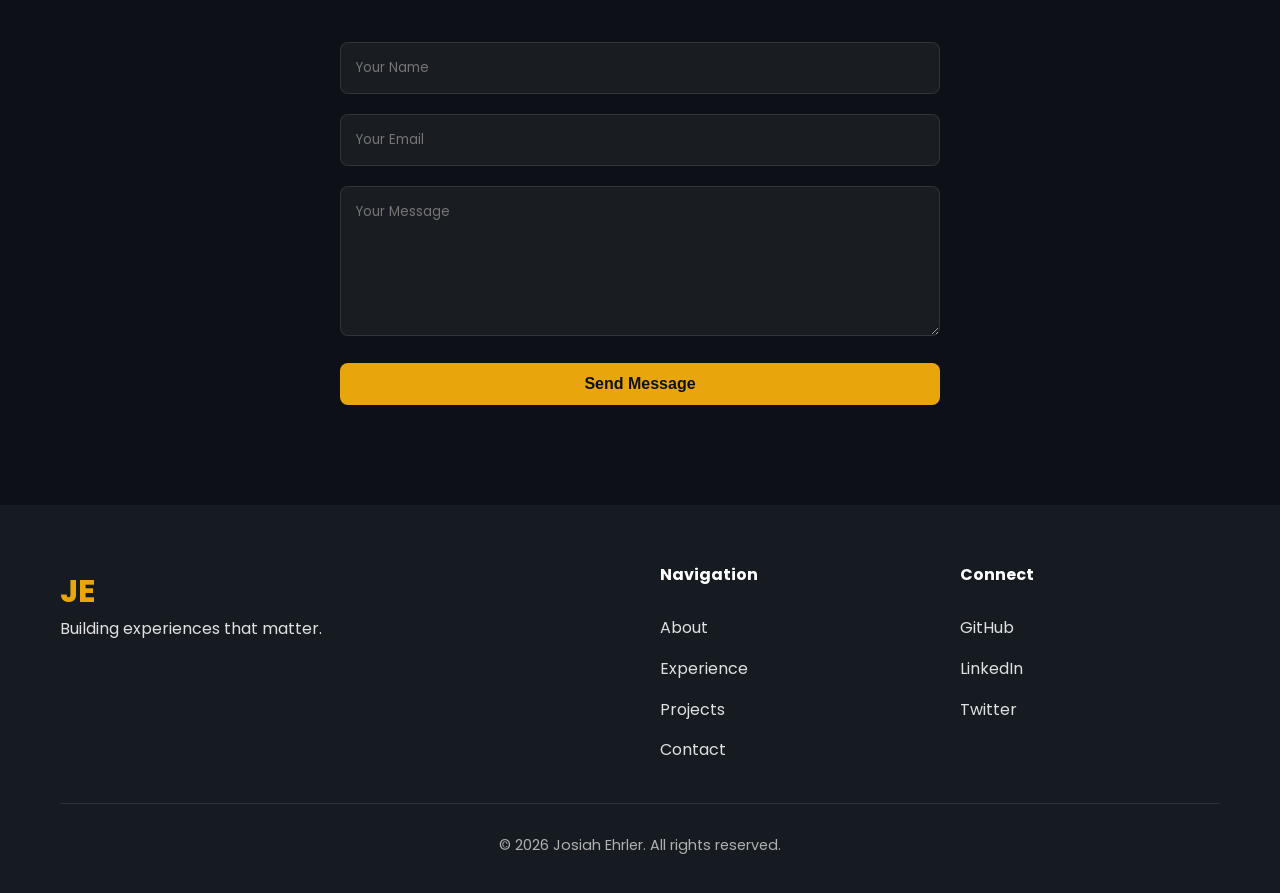
==== commit 16710e78: "simple edit" ====
--- a/index.html
+++ b/index.html
@@ -252,7 +252,7 @@
             <div class="footer-content">
                 <div class="footer-brand">
                     <a href="#" class="logo">JE</a>
-                    <p>Building digital experiences that matter.</p>
+                    <p>Building experiences that matter.</p>
                 </div>
                 <div class="footer-links">
                     <div class="link-group">
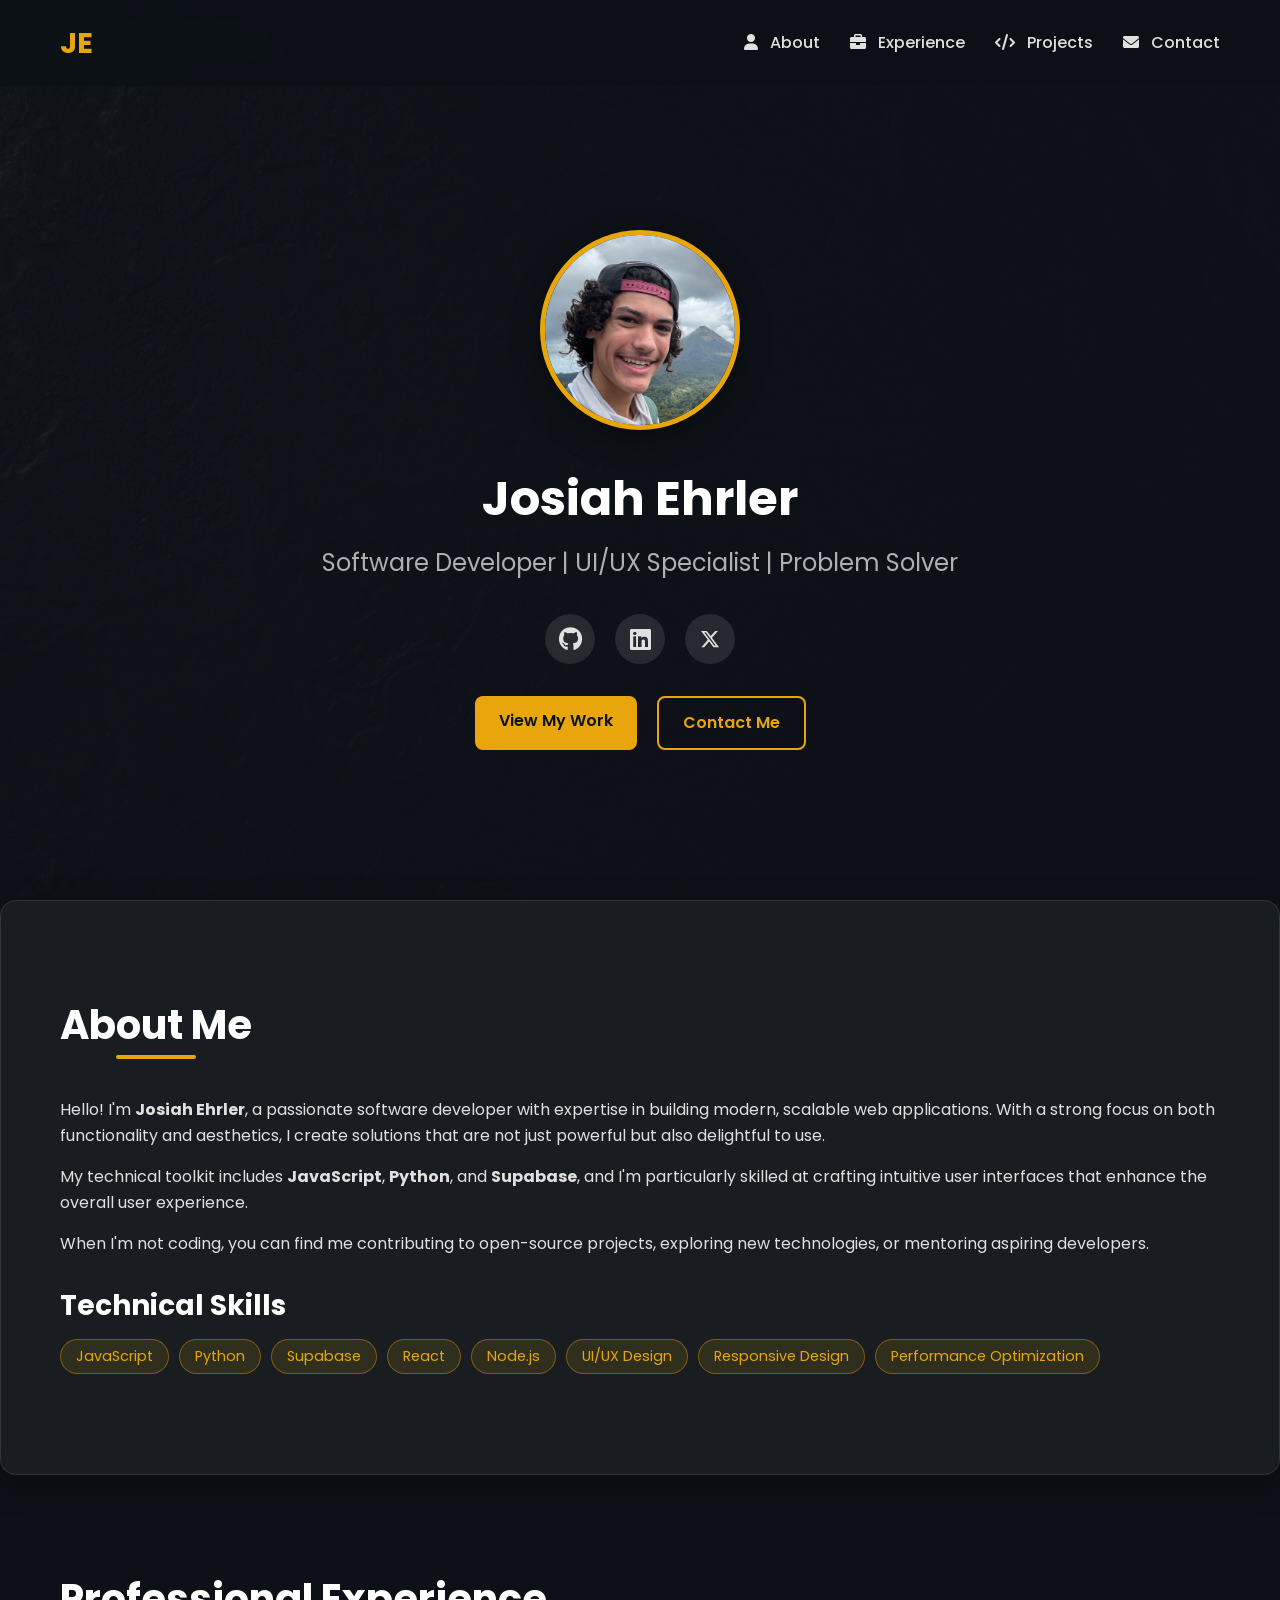
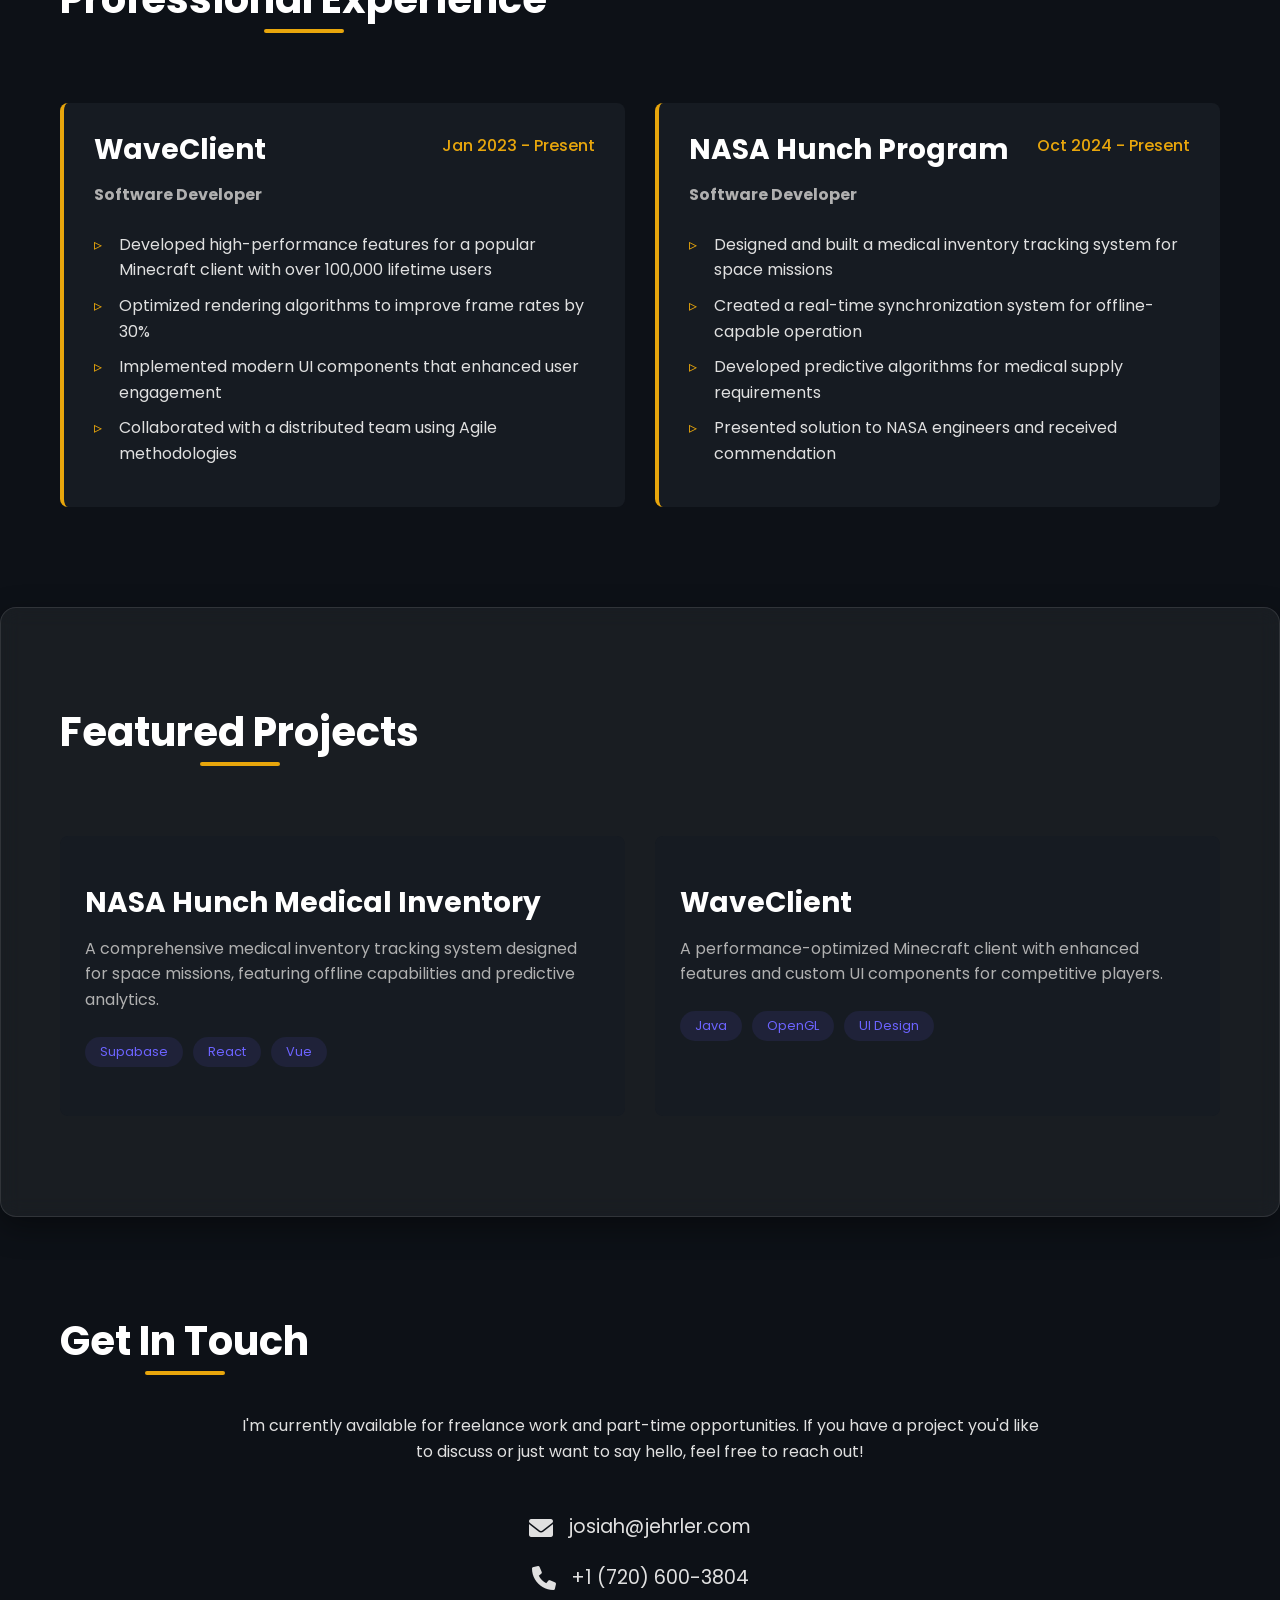
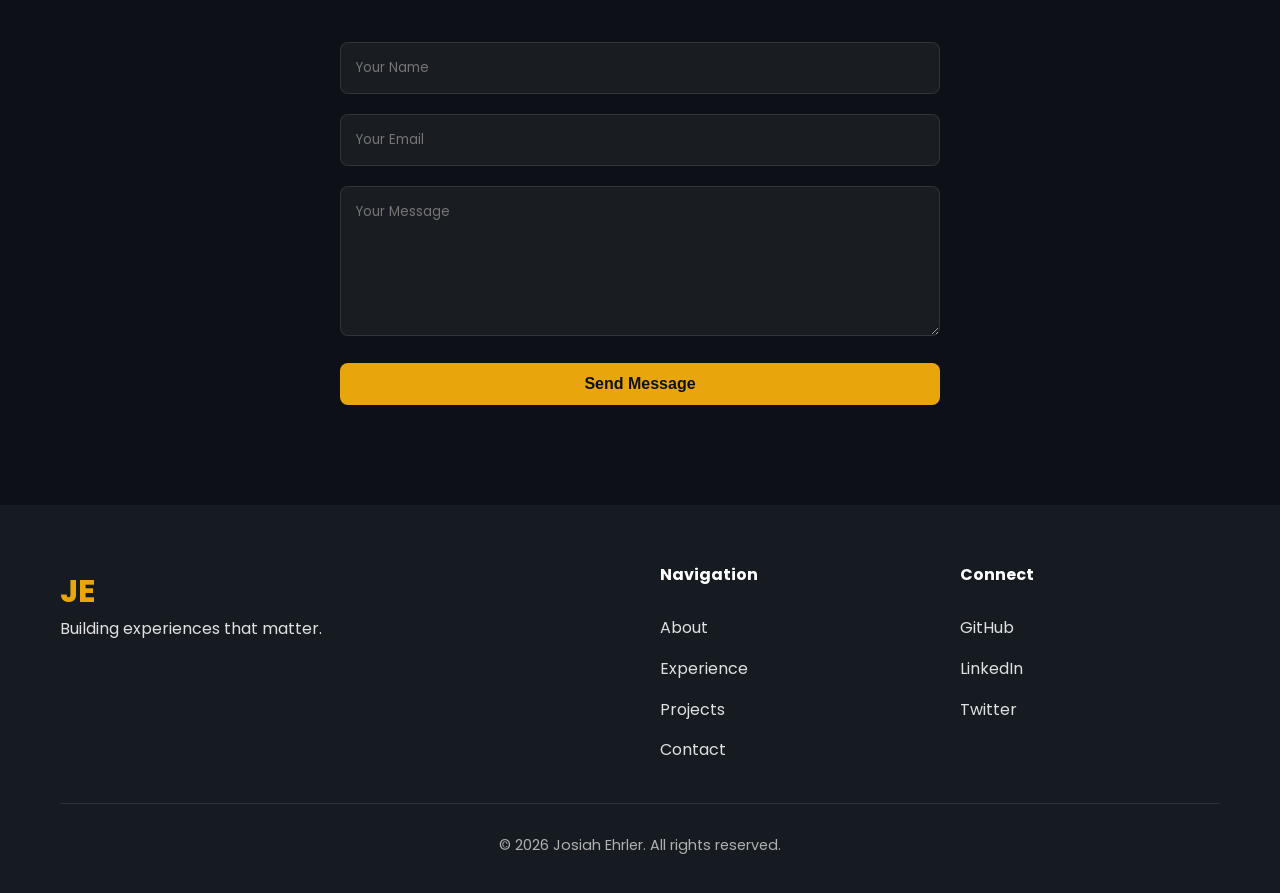
==== commit d72997ad: "minor colloring fixes" ====
--- a/index.html
+++ b/index.html
@@ -238,7 +238,7 @@
     });
 
     if (response.ok) {
-      alert("✅ Message sent!");
+      alert("✅ Message sent, thank you for reaching out! I will follow up with your request shortly, Average wait time: 𝟭 𝗯𝘂𝘀𝗶𝗻𝗲𝘀𝘀 𝗱𝗮𝘆.");
       form.reset();
     } else {
       alert("❌ Something went wrong.");
--- a/styles.css
+++ b/styles.css
@@ -318,7 +318,7 @@
     padding: 5px 15px;
     border-radius: 20px;
     font-size: 0.9rem;
-    border: 1px solid rgba(255, 183, 0, 0.386);
+    border: 1px solid rgba(255, 162, 0, 0.386);
 }
 
 /* Experience Section */
@@ -551,7 +551,7 @@
 .form-group textarea:focus {
     outline: none;
     border-color: var(--primary);
-    box-shadow: 0 0 0 3px rgba(255, 183, 0, 0.386);
+    box-shadow: 0 0 0 3px rgba(255, 174, 0, 0.386);
 }
 
 .form-group textarea {
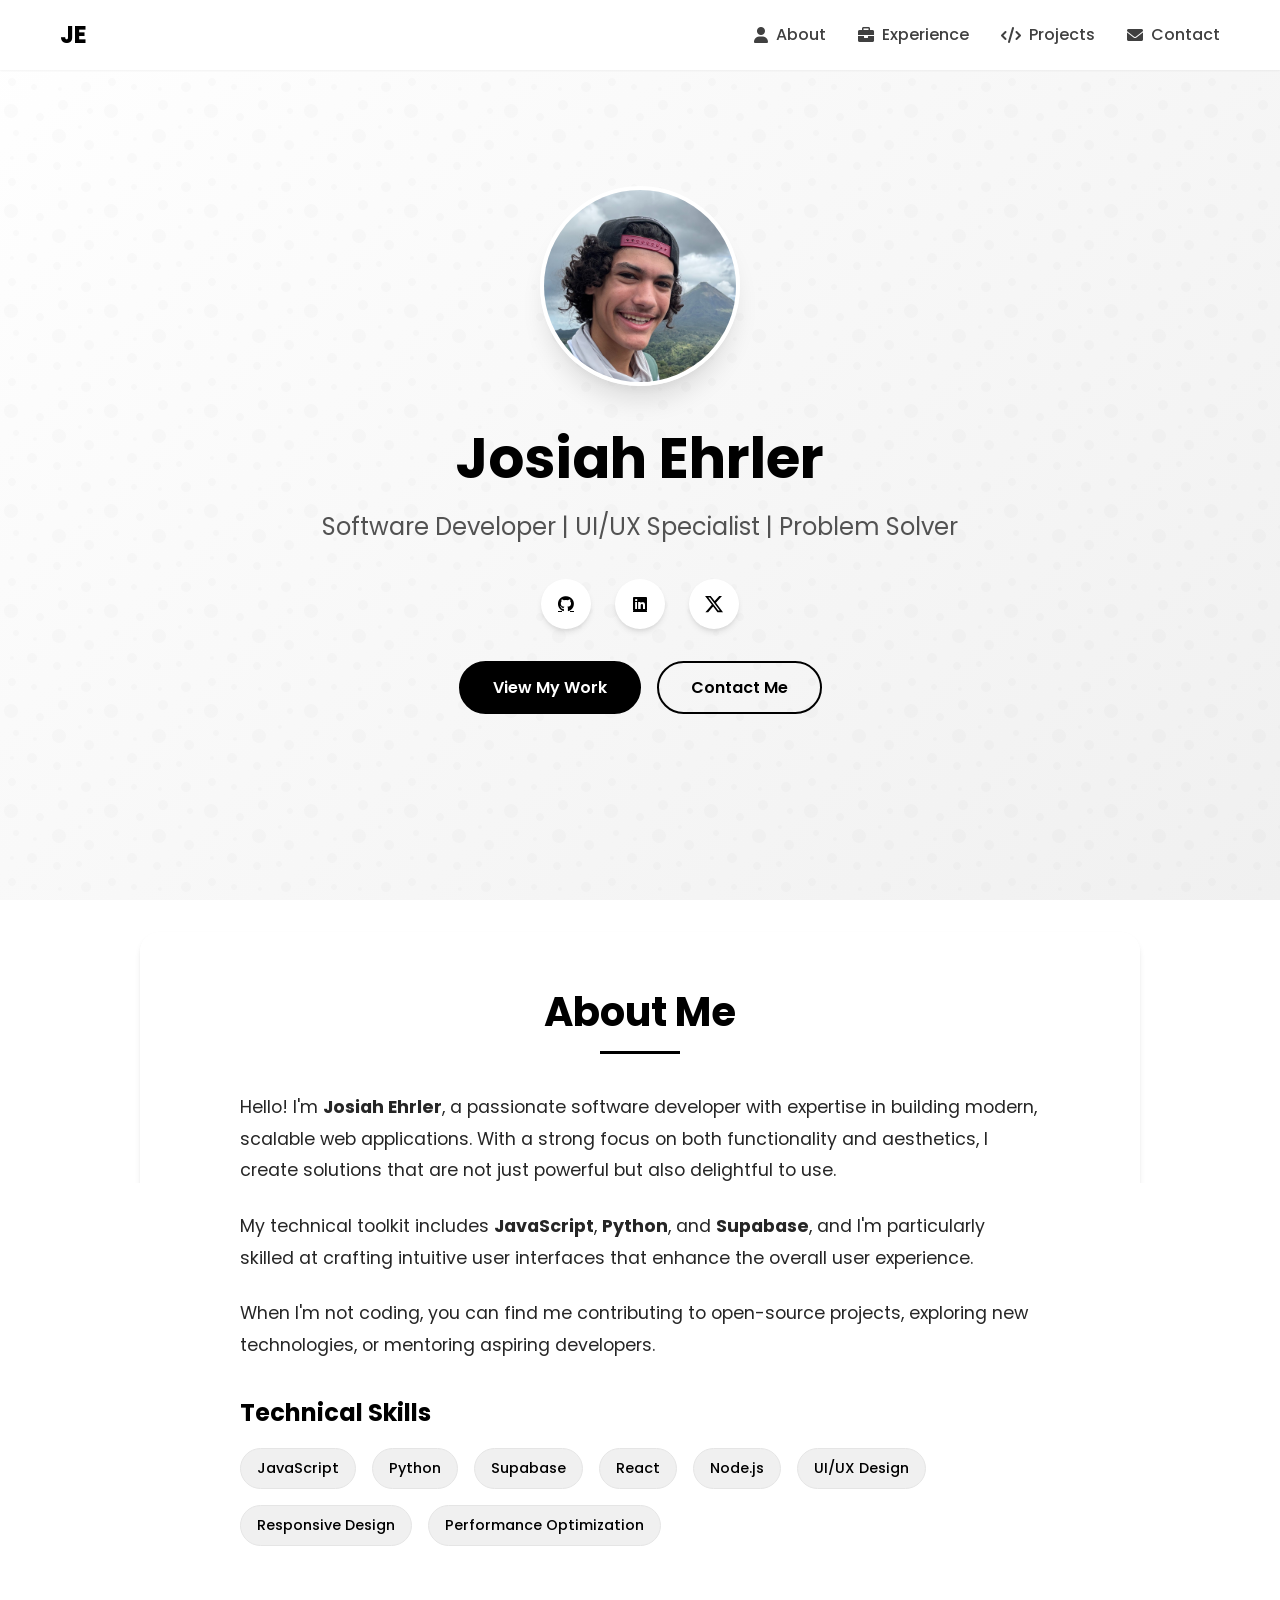
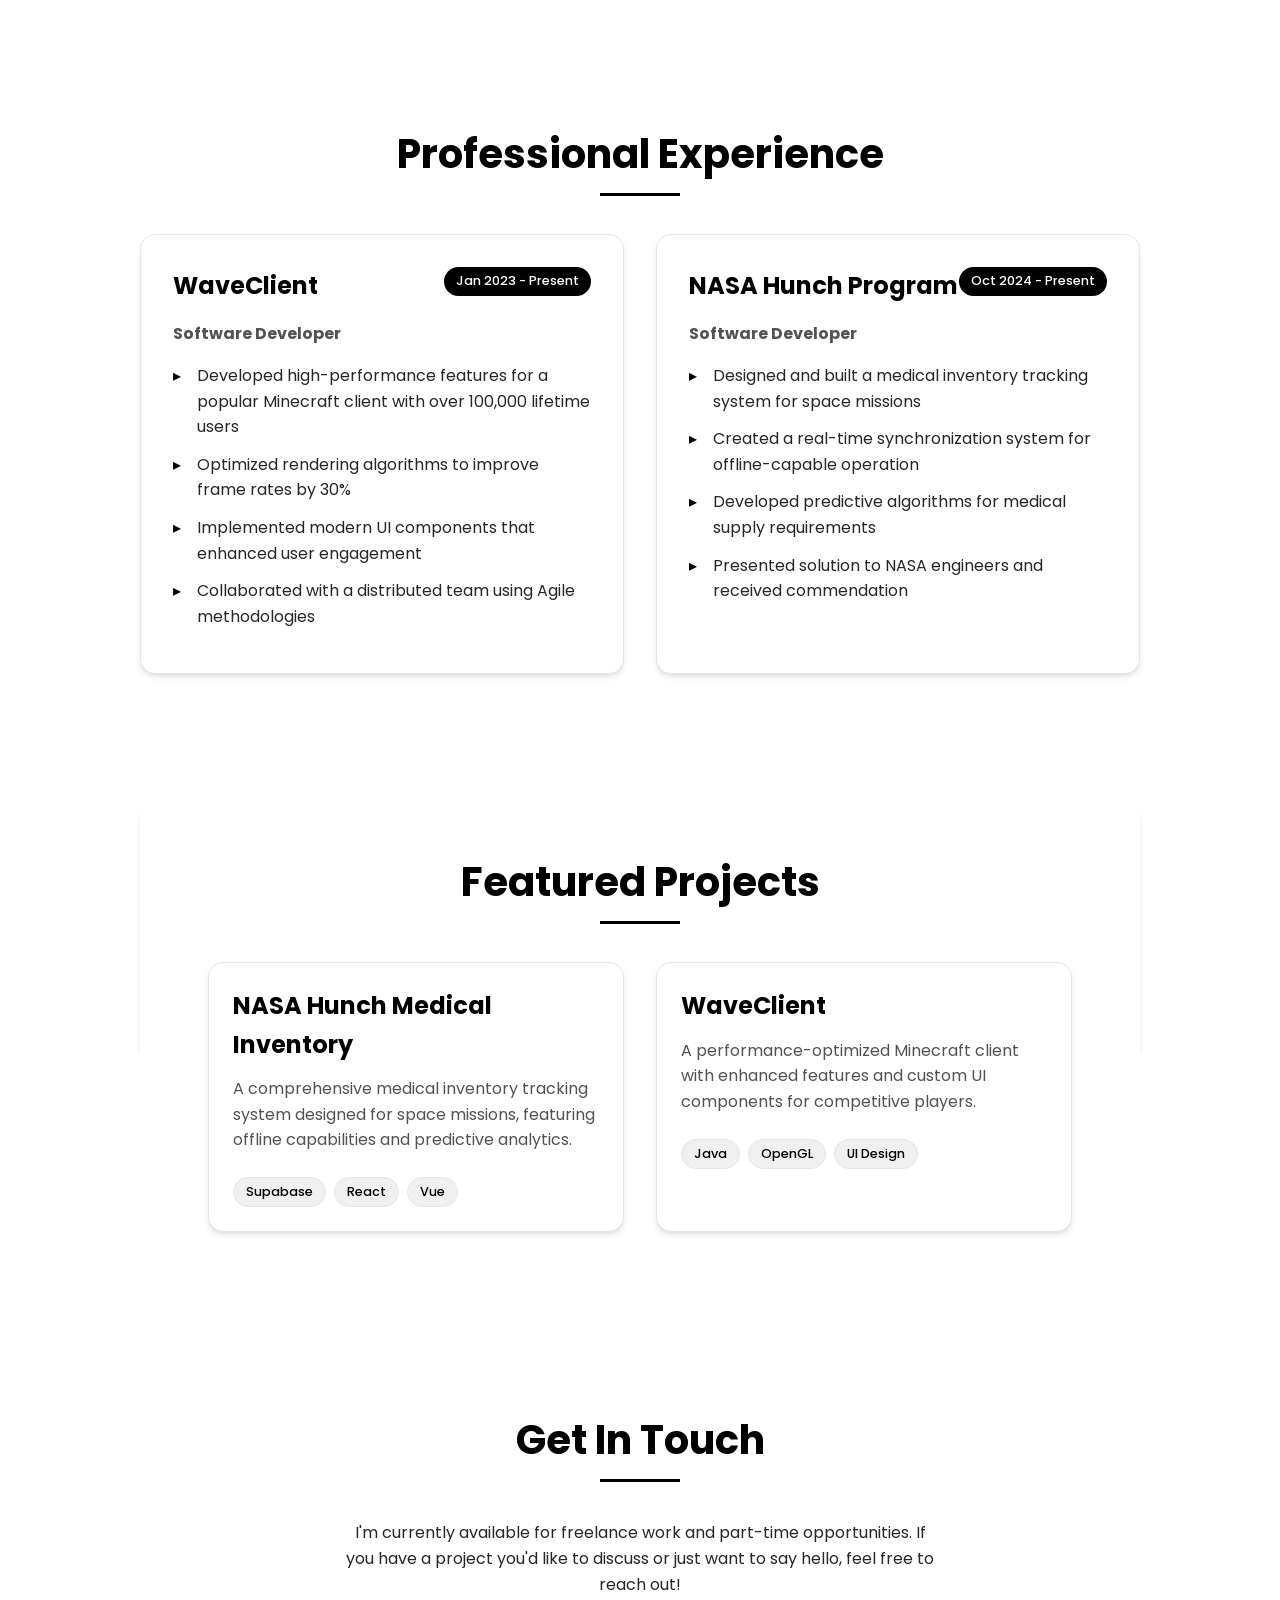
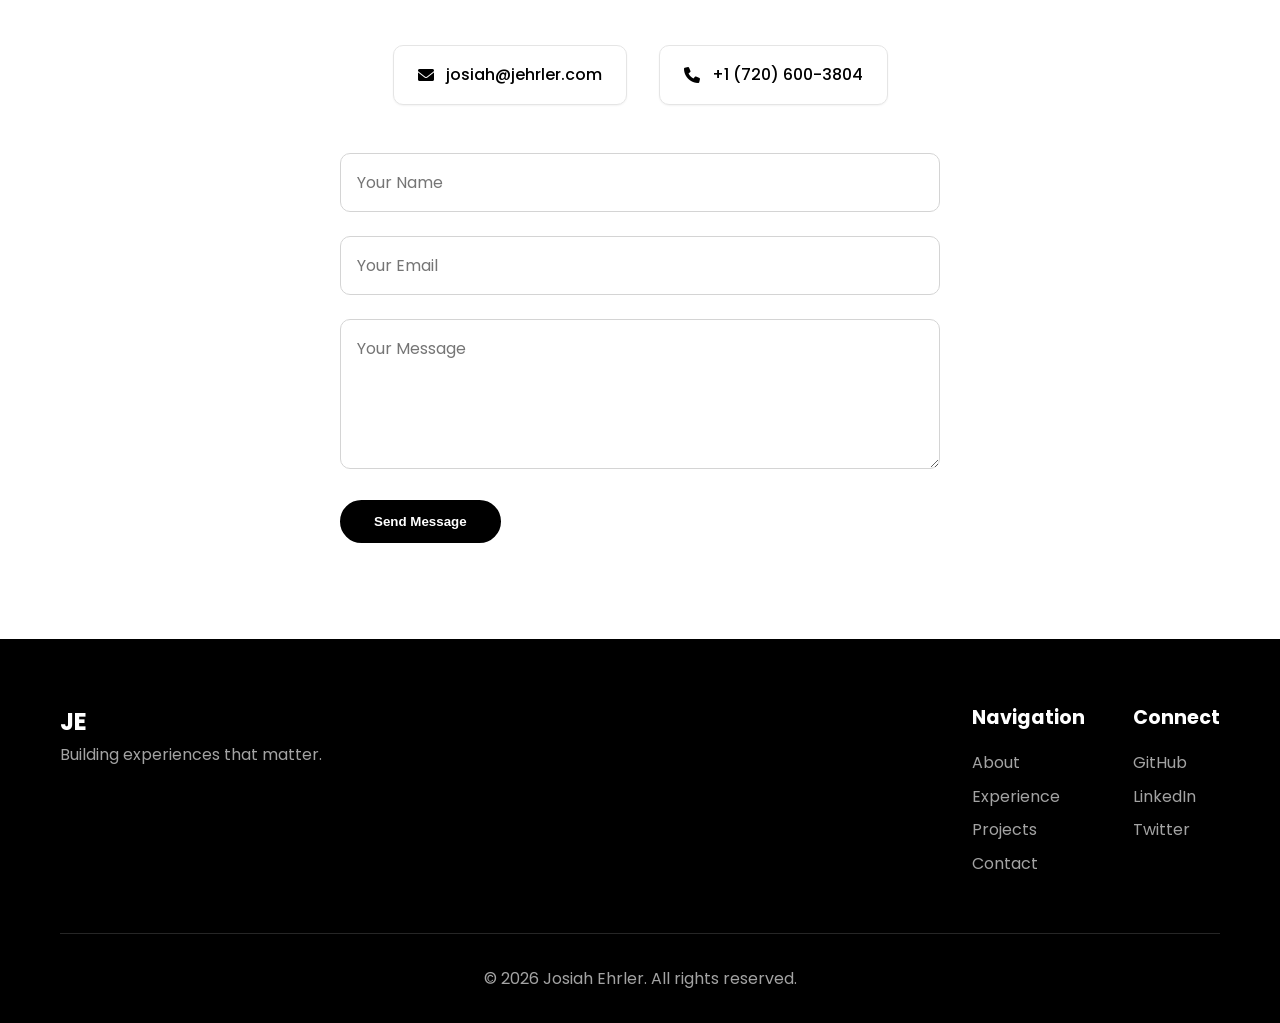
==== commit c83e6b47: "full update" ====
--- a/index.html
+++ b/index.html
@@ -21,23 +21,684 @@
     <link rel="preconnect" href="https://fonts.gstatic.com" crossorigin>
     <link href="https://fonts.googleapis.com/css2?family=Poppins:wght@300;400;500;600;700&display=swap" rel="stylesheet">
     <link rel="stylesheet" href="https://cdnjs.cloudflare.com/ajax/libs/font-awesome/6.0.0/css/all.min.css">
-    <link rel="stylesheet" href="styles.css">
-    <script defer src="scripts.js"></script>
-    <script type="application/ld+json">
-    {
-      "@context": "https://schema.org",
-      "@type": "Person",
-      "name": "Josiah Ehrler",
-      "jobTitle": "Software Developer",
-      "url": "https://jehrler.com",
-      "sameAs": [
-        "https://linkedin.com/in/josiahehrler",
-        "https://github.com/josiahehrler"
-      ],
-      "image": "https://jehrler.com/image.png",
-      "description": "Professional software developer specializing in web applications and UI/UX design."
-    }
-    </script>
+    <style>
+        :root {
+            --black: #000000;
+            --white: #ffffff;
+            --gray-50: #f9f9f9;
+            --gray-100: #f0f0f0;
+            --gray-200: #e5e5e5;
+            --gray-300: #d4d4d4;
+            --gray-400: #a3a3a3;
+            --gray-500: #737373;
+            --gray-600: #525252;
+            --gray-700: #404040;
+            --gray-800: #262626;
+            --gray-900: #171717;
+            --accent: #ffffff;
+            --transition: all 0.3s cubic-bezier(0.25, 0.46, 0.45, 0.94);
+            --shadow-sm: 0 1px 2px 0 rgba(0, 0, 0, 0.05);
+            --shadow-md: 0 4px 6px -1px rgba(0, 0, 0, 0.1), 0 2px 4px -1px rgba(0, 0, 0, 0.06);
+            --shadow-lg: 0 10px 15px -3px rgba(0, 0, 0, 0.1), 0 4px 6px -2px rgba(0, 0, 0, 0.05);
+            --shadow-xl: 0 20px 25px -5px rgba(0, 0, 0, 0.1), 0 10px 10px -5px rgba(0, 0, 0, 0.04);
+        }
+
+        * {
+            margin: 0;
+            padding: 0;
+            box-sizing: border-box;
+        }
+
+        html {
+            scroll-behavior: smooth;
+        }
+
+        body {
+            font-family: 'Poppins', sans-serif;
+            line-height: 1.6;
+            color: var(--gray-800);
+            background-color: var(--white);
+            overflow-x: hidden;
+        }
+
+        .container {
+            max-width: 1200px;
+            margin: 0 auto;
+            padding: 0 20px;
+        }
+
+        /* Navigation */
+        .navbar {
+            position: fixed;
+            top: 0;
+            left: 0;
+            width: 100%;
+            background-color: rgba(255, 255, 255, 0.95);
+            backdrop-filter: blur(10px);
+            box-shadow: var(--shadow-sm);
+            z-index: 1000;
+            transition: var(--transition);
+        }
+
+        .navbar.scrolled {
+            background-color: rgba(255, 255, 255, 0.98);
+            box-shadow: var(--shadow-md);
+        }
+
+        .navbar .container {
+            display: flex;
+            justify-content: space-between;
+            align-items: center;
+            padding: 1rem 20px;
+        }
+
+        .logo {
+            font-size: 1.5rem;
+            font-weight: 700;
+            color: var(--black);
+            text-decoration: none;
+            transition: var(--transition);
+        }
+
+        .logo:hover {
+            transform: scale(1.05);
+        }
+
+        .nav-links {
+            display: flex;
+            gap: 2rem;
+        }
+
+        .nav-links a {
+            color: var(--gray-700);
+            text-decoration: none;
+            font-weight: 500;
+            display: flex;
+            align-items: center;
+            gap: 0.5rem;
+            transition: var(--transition);
+            position: relative;
+        }
+
+        .nav-links a:hover {
+            color: var(--black);
+        }
+
+        .nav-links a::after {
+            content: '';
+            position: absolute;
+            bottom: -5px;
+            left: 0;
+            width: 0;
+            height: 2px;
+            background-color: var(--black);
+            transition: var(--transition);
+        }
+
+        .nav-links a:hover::after {
+            width: 100%;
+        }
+
+        .mobile-menu-toggle {
+            display: none;
+            background: none;
+            border: none;
+            font-size: 1.5rem;
+            color: var(--black);
+            cursor: pointer;
+        }
+
+        /* Hero Section */
+        .hero {
+            min-height: 100vh;
+            display: flex;
+            align-items: center;
+            justify-content: center;
+            background: linear-gradient(135deg, var(--white) 0%, var(--gray-100) 100%);
+            position: relative;
+            overflow: hidden;
+        }
+
+        .hero::before {
+            content: '';
+            position: absolute;
+            top: 0;
+            left: 0;
+            width: 100%;
+            height: 100%;
+            background: url("data:image/svg+xml,%3Csvg width='100' height='100' viewBox='0 0 100 100' xmlns='http://www.w3.org/2000/svg'%3E%3Cpath d='M11 18c3.866 0 7-3.134 7-7s-3.134-7-7-7-7 3.134-7 7 3.134 7 7 7zm48 25c3.866 0 7-3.134 7-7s-3.134-7-7-7-7 3.134-7 7 3.134 7 7 7zm-43-7c1.657 0 3-1.343 3-3s-1.343-3-3-3-3 1.343-3 3 1.343 3 3 3zm63 31c1.657 0 3-1.343 3-3s-1.343-3-3-3-3 1.343-3 3 1.343 3 3 3zM34 90c1.657 0 3-1.343 3-3s-1.343-3-3-3-3 1.343-3 3 1.343 3 3 3zm56-76c1.657 0 3-1.343 3-3s-1.343-3-3-3-3 1.343-3 3 1.343 3 3 3zM12 86c2.21 0 4-1.79 4-4s-1.79-4-4-4-4 1.79-4 4 1.79 4 4 4zm28-65c2.21 0 4-1.79 4-4s-1.79-4-4-4-4 1.79-4 4 1.79 4 4 4zm23-11c2.76 0 5-2.24 5-5s-2.24-5-5-5-5 2.24-5 5 2.24 5 5 5zm-6 60c2.21 0 4-1.79 4-4s-1.79-4-4-4-4 1.79-4 4 1.79 4 4 4zm29 22c2.76 0 5-2.24 5-5s-2.24-5-5-5-5 2.24-5 5 2.24 5 5 5zM32 63c2.76 0 5-2.24 5-5s-2.24-5-5-5-5 2.24-5 5 2.24 5 5 5zm57-13c2.76 0 5-2.24 5-5s-2.24-5-5-5-5 2.24-5 5 2.24 5 5 5zm-9-21c1.105 0 2-.895 2-2s-.895-2-2-2-2 .895-2 2 .895 2 2 2zM60 91c1.105 0 2-.895 2-2s-.895-2-2-2-2 .895-2 2 .895 2 2 2zM35 41c1.105 0 2-.895 2-2s-.895-2-2-2-2 .895-2 2 .895 2 2 2zM12 60c1.105 0 2-.895 2-2s-.895-2-2-2-2 .895-2 2 .895 2 2 2z' fill='%23000000' fill-opacity='0.03' fill-rule='evenodd'/%3E%3C/svg%3E");
+            opacity: 0.5;
+            animation: float 20s infinite linear;
+        }
+
+        @keyframes float {
+            0% {
+                transform: translate(0, 0);
+            }
+            100% {
+                transform: translate(-50px, -50px);
+            }
+        }
+
+        .hero-content {
+            text-align: center;
+            max-width: 800px;
+            position: relative;
+            z-index: 1;
+            animation: fadeInUp 1s ease-out;
+        }
+
+        .profile-img {
+            width: 200px;
+            height: 200px;
+            border-radius: 50%;
+            object-fit: cover;
+            border: 4px solid var(--white);
+            box-shadow: var(--shadow-xl);
+            margin-bottom: 2rem;
+            transition: var(--transition);
+        }
+
+        .profile-img:hover {
+            transform: scale(1.05);
+        }
+
+        .hero h1 {
+            font-size: 3.5rem;
+            font-weight: 700;
+            margin-bottom: 1rem;
+            color: var(--black);
+            line-height: 1.2;
+        }
+
+        .subtitle {
+            font-size: 1.5rem;
+            color: var(--gray-600);
+            margin-bottom: 2rem;
+        }
+
+        .social-links {
+            display: flex;
+            justify-content: center;
+            gap: 1.5rem;
+            margin-bottom: 2rem;
+        }
+
+        .social-links a {
+            display: flex;
+            align-items: center;
+            justify-content: center;
+            width: 50px;
+            height: 50px;
+            border-radius: 50%;
+            background-color: var(--white);
+            color: var(--black);
+            box-shadow: var(--shadow-md);
+            transition: var(--transition);
+        }
+
+        .social-links a:hover {
+            transform: translateY(-5px);
+            box-shadow: var(--shadow-lg);
+        }
+
+        .cta-buttons {
+            display: flex;
+            justify-content: center;
+            gap: 1rem;
+            margin-top: 2rem;
+        }
+
+        .btn {
+            display: inline-block;
+            padding: 0.75rem 2rem;
+            border-radius: 50px;
+            text-decoration: none;
+            font-weight: 600;
+            transition: var(--transition);
+            position: relative;
+            overflow: hidden;
+        }
+
+        .btn-primary {
+            background-color: var(--black);
+            color: var(--white);
+            border: 2px solid var(--black);
+        }
+
+        .btn-primary:hover {
+            background-color: var(--white);
+            color: var(--black);
+            transform: translateY(-3px);
+            box-shadow: var(--shadow-lg);
+        }
+
+        .btn-secondary {
+            background-color: transparent;
+            color: var(--black);
+            border: 2px solid var(--black);
+        }
+
+        .btn-secondary:hover {
+            background-color: var(--black);
+            color: var(--white);
+            transform: translateY(-3px);
+            box-shadow: var(--shadow-lg);
+        }
+
+        /* Sections */
+        .section {
+            padding: 6rem 0;
+        }
+
+        .section-title {
+            font-size: 2.5rem;
+            font-weight: 700;
+            text-align: center;
+            margin-bottom: 3rem;
+            color: var(--black);
+            position: relative;
+        }
+
+        .section-title::after {
+            content: '';
+            position: absolute;
+            bottom: -10px;
+            left: 50%;
+            transform: translateX(-50%);
+            width: 80px;
+            height: 3px;
+            background-color: var(--black);
+        }
+
+        .glass {
+            background: rgba(255, 255, 255, 0.8);
+            backdrop-filter: blur(10px);
+            border-radius: 20px;
+            padding: 3rem;
+            margin: 2rem auto;
+            box-shadow: var(--shadow-md);
+            max-width: 1000px;
+        }
+
+        /* About Section */
+        .about-content {
+            max-width: 800px;
+            margin: 0 auto;
+        }
+
+        .about-text p {
+            margin-bottom: 1.5rem;
+            font-size: 1.1rem;
+            line-height: 1.8;
+        }
+
+        .skills {
+            margin-top: 2rem;
+        }
+
+        .skills h3 {
+            font-size: 1.5rem;
+            margin-bottom: 1rem;
+            color: var(--black);
+        }
+
+        .skill-tags {
+            display: flex;
+            flex-wrap: wrap;
+            gap: 1rem;
+        }
+
+        .skill-tags span {
+            background-color: var(--gray-100);
+            color: var(--black);
+            padding: 0.5rem 1rem;
+            border-radius: 50px;
+            font-size: 0.9rem;
+            font-weight: 500;
+            transition: var(--transition);
+            border: 1px solid var(--gray-200);
+        }
+
+        .skill-tags span:hover {
+            background-color: var(--black);
+            color: var(--white);
+            transform: translateY(-3px);
+            box-shadow: var(--shadow-md);
+        }
+
+        /* Experience Section */
+        .experience-grid {
+            display: grid;
+            grid-template-columns: repeat(auto-fit, minmax(400px, 1fr));
+            gap: 2rem;
+            max-width: 1000px;
+            margin: 0 auto;
+        }
+
+        .experience-card {
+            background-color: var(--white);
+            border-radius: 15px;
+            padding: 2rem;
+            box-shadow: var(--shadow-md);
+            transition: var(--transition);
+            border: 1px solid var(--gray-200);
+        }
+
+        .experience-card:hover {
+            transform: translateY(-10px);
+            box-shadow: var(--shadow-xl);
+        }
+
+        .experience-header {
+            display: flex;
+            justify-content: space-between;
+            align-items: flex-start;
+            margin-bottom: 1rem;
+        }
+
+        .experience-header h3 {
+            font-size: 1.5rem;
+            color: var(--black);
+        }
+
+        .date {
+            background-color: var(--black);
+            color: var(--white);
+            padding: 0.25rem 0.75rem;
+            border-radius: 50px;
+            font-size: 0.8rem;
+            font-weight: 500;
+        }
+
+        .position {
+            color: var(--gray-600);
+            margin-bottom: 1rem;
+        }
+
+        .experience-details {
+            list-style-type: none;
+        }
+
+        .experience-details li {
+            margin-bottom: 0.75rem;
+            position: relative;
+            padding-left: 1.5rem;
+        }
+
+        .experience-details li::before {
+            content: '▸';
+            position: absolute;
+            left: 0;
+            color: var(--black);
+        }
+
+        /* Projects Section */
+        .project-grid {
+            display: grid;
+            grid-template-columns: repeat(auto-fit, minmax(350px, 1fr));
+            gap: 2rem;
+            max-width: 1000px;
+            margin: 0 auto;
+        }
+
+        .project-card {
+            background-color: var(--white);
+            border-radius: 15px;
+            overflow: hidden;
+            box-shadow: var(--shadow-md);
+            transition: var(--transition);
+            border: 1px solid var(--gray-200);
+        }
+
+        .project-card:hover {
+            transform: translateY(-10px);
+            box-shadow: var(--shadow-xl);
+        }
+
+        .project-image {
+            width: 100%;
+            height: 200px;
+            object-fit: cover;
+            transition: var(--transition);
+        }
+
+        .project-card:hover .project-image {
+            transform: scale(1.05);
+        }
+
+        .project-content {
+            padding: 1.5rem;
+        }
+
+        .project-content h3 {
+            font-size: 1.5rem;
+            margin-bottom: 0.75rem;
+            color: var(--black);
+        }
+
+        .project-description {
+            color: var(--gray-600);
+            margin-bottom: 1.5rem;
+        }
+
+        .project-tech {
+            display: flex;
+            flex-wrap: wrap;
+            gap: 0.5rem;
+        }
+
+        .project-tech span {
+            background-color: var(--gray-100);
+            color: var(--black);
+            padding: 0.25rem 0.75rem;
+            border-radius: 50px;
+            font-size: 0.8rem;
+            font-weight: 500;
+            border: 1px solid var(--gray-200);
+        }
+
+        /* Contact Section */
+        .contact-content {
+            max-width: 600px;
+            margin: 0 auto 3rem;
+            text-align: center;
+        }
+
+        .contact-methods {
+            display: flex;
+            justify-content: center;
+            gap: 2rem;
+            margin-bottom: 3rem;
+        }
+
+        .contact-link {
+            display: flex;
+            align-items: center;
+            gap: 0.75rem;
+            color: var(--black);
+            text-decoration: none;
+            font-weight: 500;
+            transition: var(--transition);
+            padding: 1rem 1.5rem;
+            border-radius: 10px;
+            background-color: var(--white);
+            box-shadow: var(--shadow-sm);
+            border: 1px solid var(--gray-200);
+        }
+
+        .contact-link:hover {
+            transform: translateY(-5px);
+            box-shadow: var(--shadow-md);
+        }
+
+        .contact-form {
+            max-width: 600px;
+            margin: 0 auto;
+        }
+
+        .form-group {
+            margin-bottom: 1.5rem;
+        }
+
+        .form-group input,
+        .form-group textarea {
+            width: 100%;
+            padding: 1rem;
+            border: 1px solid var(--gray-300);
+            border-radius: 10px;
+            font-family: 'Poppins', sans-serif;
+            font-size: 1rem;
+            transition: var(--transition);
+            background-color: var(--white);
+        }
+
+        .form-group input:focus,
+        .form-group textarea:focus {
+            outline: none;
+            border-color: var(--black);
+            box-shadow: 0 0 0 3px rgba(0, 0, 0, 0.1);
+        }
+
+        .form-group textarea {
+            min-height: 150px;
+            resize: vertical;
+        }
+
+        /* Footer */
+        .footer {
+            background-color: var(--black);
+            color: var(--white);
+            padding: 4rem 0 2rem;
+        }
+
+        .footer-content {
+            display: flex;
+            justify-content: space-between;
+            flex-wrap: wrap;
+            gap: 2rem;
+            margin-bottom: 3rem;
+        }
+
+        .footer-brand .logo {
+            color: var(--white);
+            margin-bottom: 1rem;
+        }
+
+        .footer-brand p {
+            color: var(--gray-400);
+            max-width: 300px;
+        }
+
+        .footer-links {
+            display: flex;
+            gap: 3rem;
+        }
+
+        .link-group h4 {
+            font-size: 1.2rem;
+            margin-bottom: 1rem;
+            color: var(--white);
+        }
+
+        .link-group a {
+            display: block;
+            color: var(--gray-400);
+            text-decoration: none;
+            margin-bottom: 0.5rem;
+            transition: var(--transition);
+        }
+
+        .link-group a:hover {
+            color: var(--white);
+        }
+
+        .footer-bottom {
+            text-align: center;
+            padding-top: 2rem;
+            border-top: 1px solid var(--gray-800);
+            color: var(--gray-400);
+        }
+
+        /* Animations */
+        @keyframes fadeInUp {
+            from {
+                opacity: 0;
+                transform: translateY(30px);
+            }
+            to {
+                opacity: 1;
+                transform: translateY(0);
+            }
+        }
+
+        /* Responsive Design */
+        @media (max-width: 768px) {
+            .mobile-menu-toggle {
+                display: block;
+            }
+
+            .nav-links {
+                position: fixed;
+                top: 70px;
+                left: 0;
+                width: 100%;
+                background-color: var(--white);
+                flex-direction: column;
+                align-items: center;
+                padding: 2rem 0;
+                box-shadow: var(--shadow-lg);
+                transform: translateY(-100%);
+                opacity: 0;
+                visibility: hidden;
+                transition: var(--transition);
+            }
+
+            .nav-links.active {
+                transform: translateY(0);
+                opacity: 1;
+                visibility: visible;
+            }
+
+            .hero h1 {
+                font-size: 2.5rem;
+            }
+
+            .subtitle {
+                font-size: 1.2rem;
+            }
+
+            .cta-buttons {
+                flex-direction: column;
+                align-items: center;
+            }
+
+            .btn {
+                width: 100%;
+                max-width: 250px;
+                text-align: center;
+            }
+
+            .experience-grid,
+            .project-grid {
+                grid-template-columns: 1fr;
+            }
+
+            .contact-methods {
+                flex-direction: column;
+                align-items: center;
+            }
+
+            .footer-content {
+                flex-direction: column;
+            }
+
+            .footer-links {
+                flex-direction: column;
+                gap: 2rem;
+            }
+        }
+    </style>
 </head>
 <body>
 
@@ -72,7 +733,6 @@
                           <path d="M389.2 48h70.6L305.6 224.2 487 464H345L233.7 318.6 106.5 464H35.8L200.7 275.5 26.8 48H172.4L272.9 180.9 389.2 48zM364.4 421.8h39.1L151.1 88h-42L364.4 421.8z"/>
                         </svg>
                       </a>
-                      
                 </div>
                 <div class="cta-buttons">
                     <a href="#projects" class="btn btn-primary">View My Work</a>
@@ -150,7 +810,6 @@
             <h2 class="section-title">Featured Projects</h2>
             <div class="project-grid">
                 <div class="project-card">
-                    <img src="nasa_project.png" alt="NASA Hunch medical inventory system interface" class="project-image" width="400" height="300" loading="lazy">
                     <div class="project-content">
                         <h3>NASA Hunch Medical Inventory</h3>
                         <p class="project-description">A comprehensive medical inventory tracking system designed for space missions, featuring offline capabilities and predictive analytics.</p>
@@ -162,7 +821,6 @@
                     </div>
                 </div>
                 <div class="project-card">
-                    <img src="waveclient.png" alt="WaveClient Minecraft interface" class="project-image" width="400" height="300" loading="lazy">
                     <div class="project-content">
                         <h3>WaveClient</h3>
                         <p class="project-description">A performance-optimized Minecraft client with enhanced features and custom UI components for competitive players.</p>
@@ -177,74 +835,44 @@
         </div>
     </section>
 
-
     <!-- Contact Section -->
-<section id="contact" class="section">
-  <div class="container">
-    <h2 class="section-title">Get In Touch</h2>
-
-    <div class="contact-content">
-      <p>
-        I'm currently available for freelance work and part-time opportunities.
-        If you have a project you'd like to discuss or just want to say hello,
-        feel free to reach out!
-      </p>
-    </div>
-
-    <div class="contact-methods">
-      <a href="mailto:josiah@jehrler.com" class="contact-link">
-        <i class="fas fa-envelope"></i>
-        <span>josiah@jehrler.com</span>
-      </a>
-      <a href="tel:+17206003804" class="contact-link">
-        <i class="fas fa-phone"></i>
-        <span>+1 (720) 600-3804</span>
-      </a>
-    </div>
-
-    <form id="contact-form" class="contact-form">
-      <div class="form-group">
-        <input type="text" name="name" placeholder="Your Name" required />
-      </div>
-      <div class="form-group">
-        <input type="email" name="email" placeholder="Your Email" required />
-      </div>
-      <div class="form-group">
-        <textarea name="message" placeholder="Your Message" required></textarea>
-      </div>
-      <button type="submit" class="btn btn-primary">Send Message</button>
-    </form>
-  </div>
-</section>
-
-<script>
-  const form = document.getElementById("contact-form");
-
-  form.addEventListener("submit", async (e) => {
-    e.preventDefault();
-
-    const data = {
-      name: form.name.value,
-      email: form.email.value,
-      message: form.message.value,
-    };
-
-    const workerUrl = "https://email-form.ehrler2007.workers.dev";
-
-    const response = await fetch(workerUrl, {
-      method: "POST",
-      headers: { "Content-Type": "application/json" },
-      body: JSON.stringify(data),
-    });
-
-    if (response.ok) {
-      alert("✅ Message sent, thank you for reaching out! I will follow up with your request shortly, Average wait time: 𝟭 𝗯𝘂𝘀𝗶𝗻𝗲𝘀𝘀 𝗱𝗮𝘆.");
-      form.reset();
-    } else {
-      alert("❌ Something went wrong.");
-    }
-  });
-</script>
+    <section id="contact" class="section">
+        <div class="container">
+            <h2 class="section-title">Get In Touch</h2>
+
+            <div class="contact-content">
+                <p>
+                    I'm currently available for freelance work and part-time opportunities.
+                    If you have a project you'd like to discuss or just want to say hello,
+                    feel free to reach out!
+                </p>
+            </div>
+
+            <div class="contact-methods">
+                <a href="mailto:josiah@jehrler.com" class="contact-link">
+                    <i class="fas fa-envelope"></i>
+                    <span>josiah@jehrler.com</span>
+                </a>
+                <a href="tel:+17206003804" class="contact-link">
+                    <i class="fas fa-phone"></i>
+                    <span>+1 (720) 600-3804</span>
+                </a>
+            </div>
+
+            <form id="contact-form" class="contact-form">
+                <div class="form-group">
+                    <input type="text" name="name" placeholder="Your Name" required />
+                </div>
+                <div class="form-group">
+                    <input type="email" name="email" placeholder="Your Email" required />
+                </div>
+                <div class="form-group">
+                    <textarea name="message" placeholder="Your Message" required></textarea>
+                </div>
+                <button type="submit" class="btn btn-primary">Send Message</button>
+            </form>
+        </div>
+    </section>
 
     <!-- Footer -->
     <footer class="footer">
@@ -277,7 +905,7 @@
     </footer>
 
     <script>
-        
+        // Set current year in footer
         document.getElementById('year').textContent = new Date().getFullYear();
         
         // Mobile menu toggle functionality
@@ -290,6 +918,69 @@
                 ? '<i class="fas fa-times"></i>' 
                 : '<i class="fas fa-bars"></i>';
         });
+
+        // Navbar scroll effect
+        const navbar = document.querySelector('.navbar');
+        window.addEventListener('scroll', () => {
+            if (window.scrollY > 50) {
+                navbar.classList.add('scrolled');
+            } else {
+                navbar.classList.remove('scrolled');
+            }
+        });
+
+        // Contact form submission
+        const form = document.getElementById("contact-form");
+
+        form.addEventListener("submit", async (e) => {
+            e.preventDefault();
+
+            const data = {
+                name: form.name.value,
+                email: form.email.value,
+                message: form.message.value,
+            };
+
+            const workerUrl = "https://email-form.ehrler2007.workers.dev";
+
+            try {
+                const response = await fetch(workerUrl, {
+                    method: "POST",
+                    headers: { "Content-Type": "application/json" },
+                    body: JSON.stringify(data),
+                });
+
+                if (response.ok) {
+                    alert("✅ Message sent, thank you for reaching out! I will follow up with your request shortly, Average wait time: 𝟭 𝗯𝘂𝘀𝗶𝗻𝗲𝘀𝘀 𝗱𝗮𝘆.");
+                    form.reset();
+                } else {
+                    alert("❌ Something went wrong.");
+                }
+            } catch (error) {
+                alert("❌ Network error. Please try again later.");
+            }
+        });
+
+        // Add fade-in animation to elements when they come into view
+        const observerOptions = {
+            threshold: 0.1,
+            rootMargin: '0px 0px -50px 0px'
+        };
+
+        const observer = new IntersectionObserver((entries) => {
+            entries.forEach(entry => {
+                if (entry.isIntersecting) {
+                    entry.target.style.animation = `fadeInUp 0.8s ease-out forwards`;
+                    observer.unobserve(entry.target);
+                }
+            });
+        }, observerOptions);
+
+        // Observe elements for animation
+        document.querySelectorAll('.section-title, .about-text, .experience-card, .project-card, .contact-content, .contact-methods, .contact-form').forEach(el => {
+            el.style.opacity = '0';
+            observer.observe(el);
+        });
     </script>
 </body>
 </html>
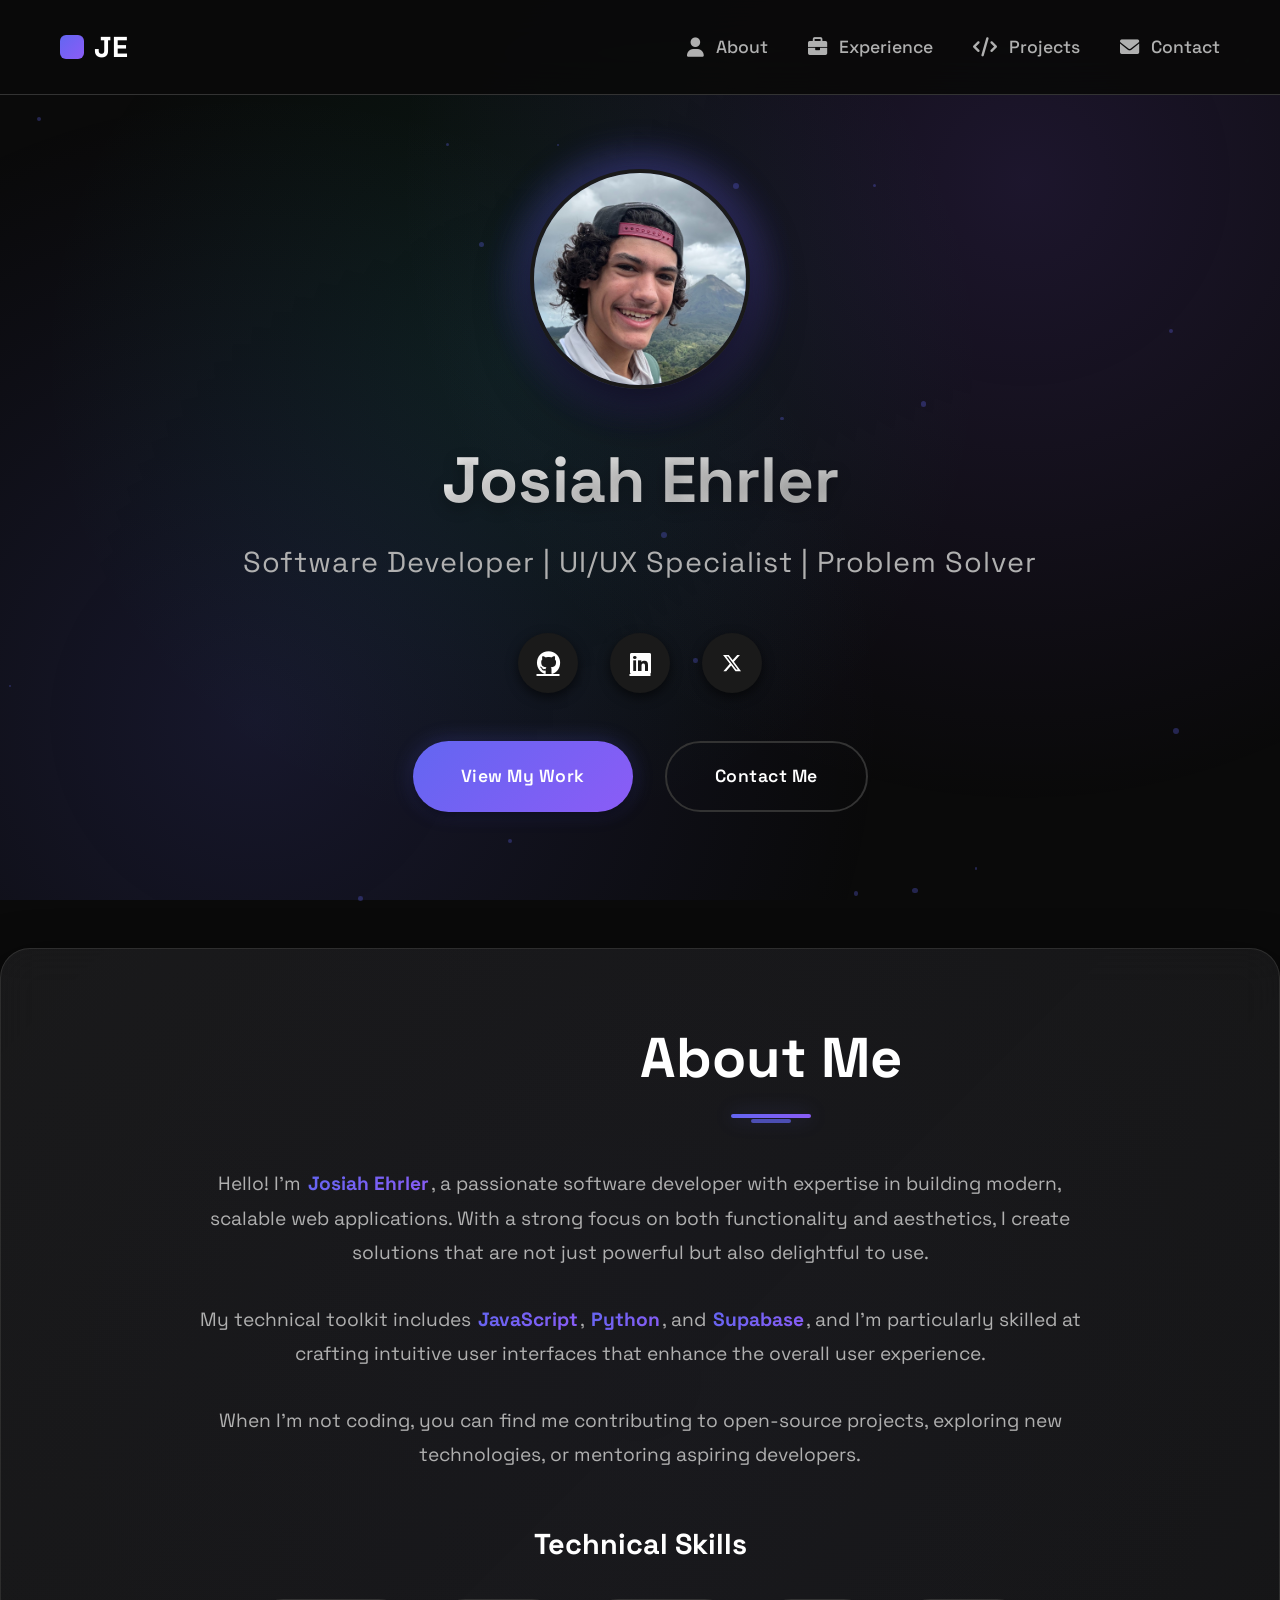
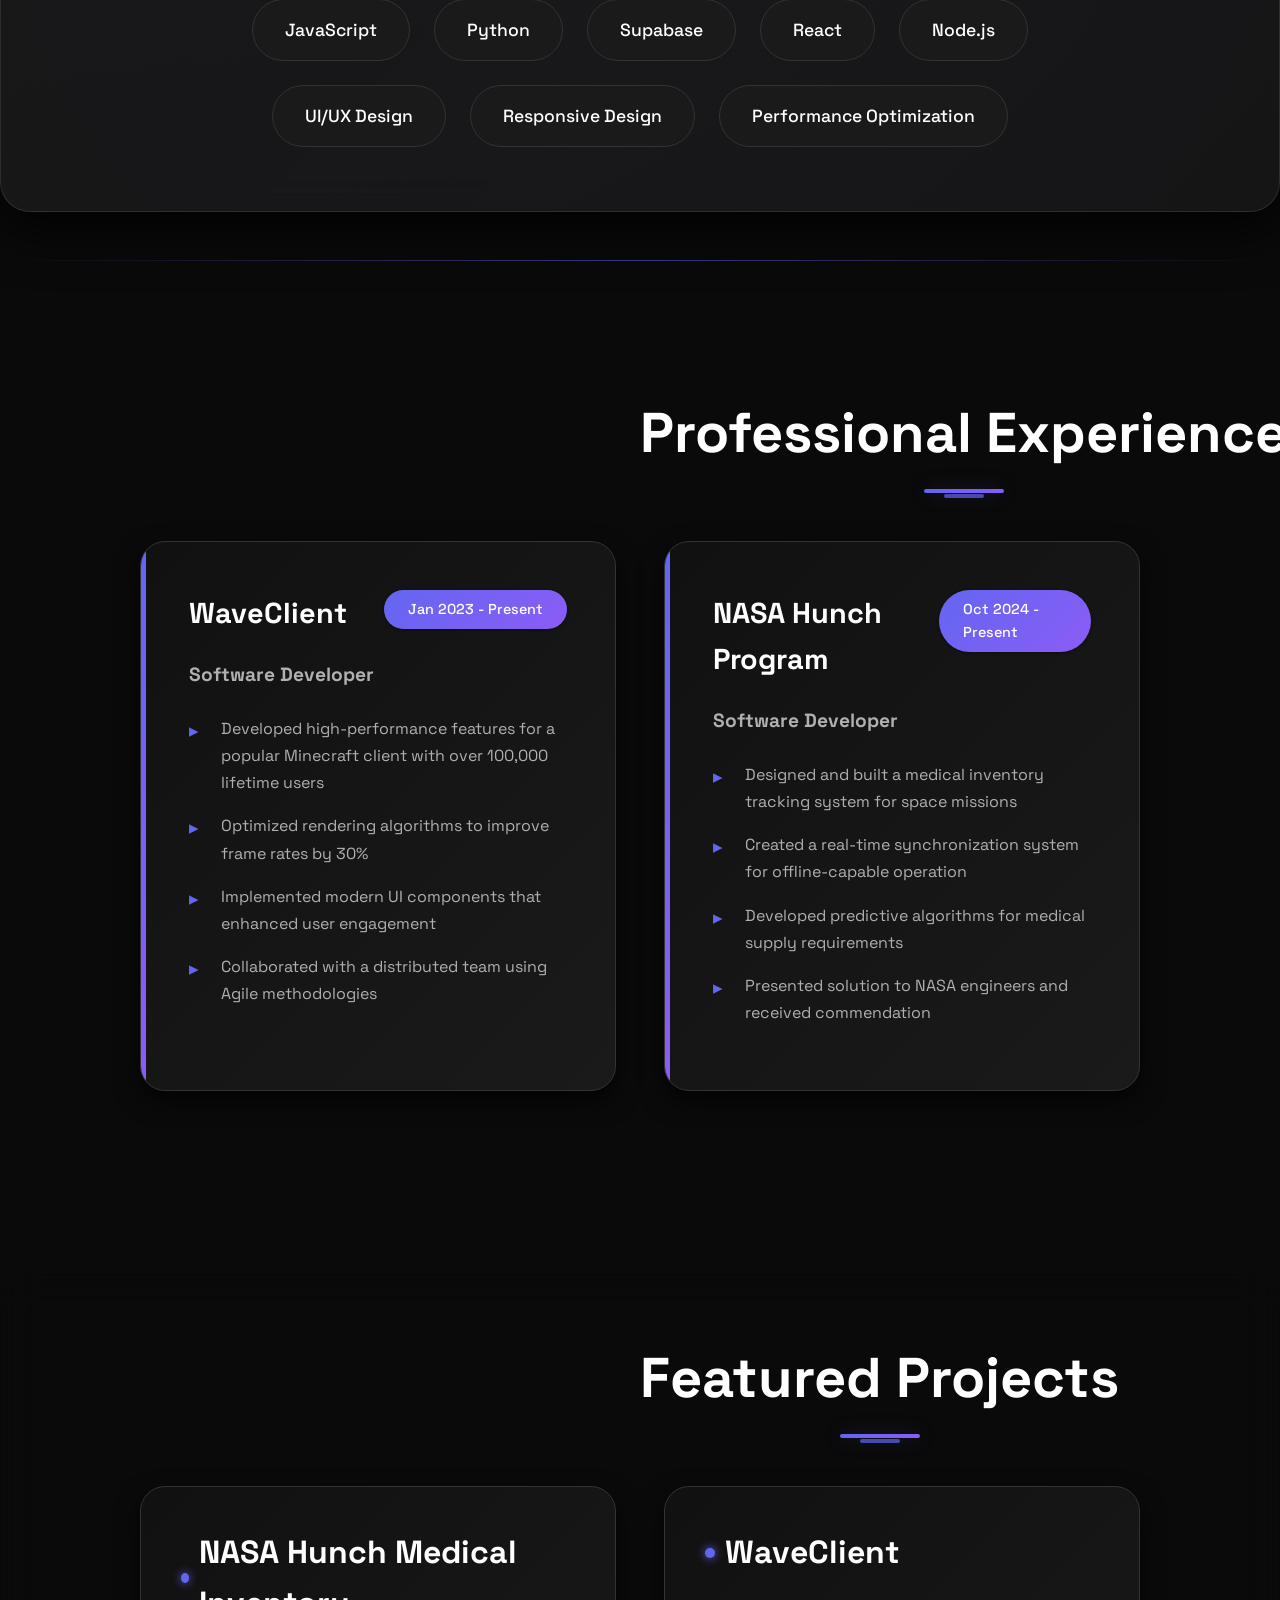
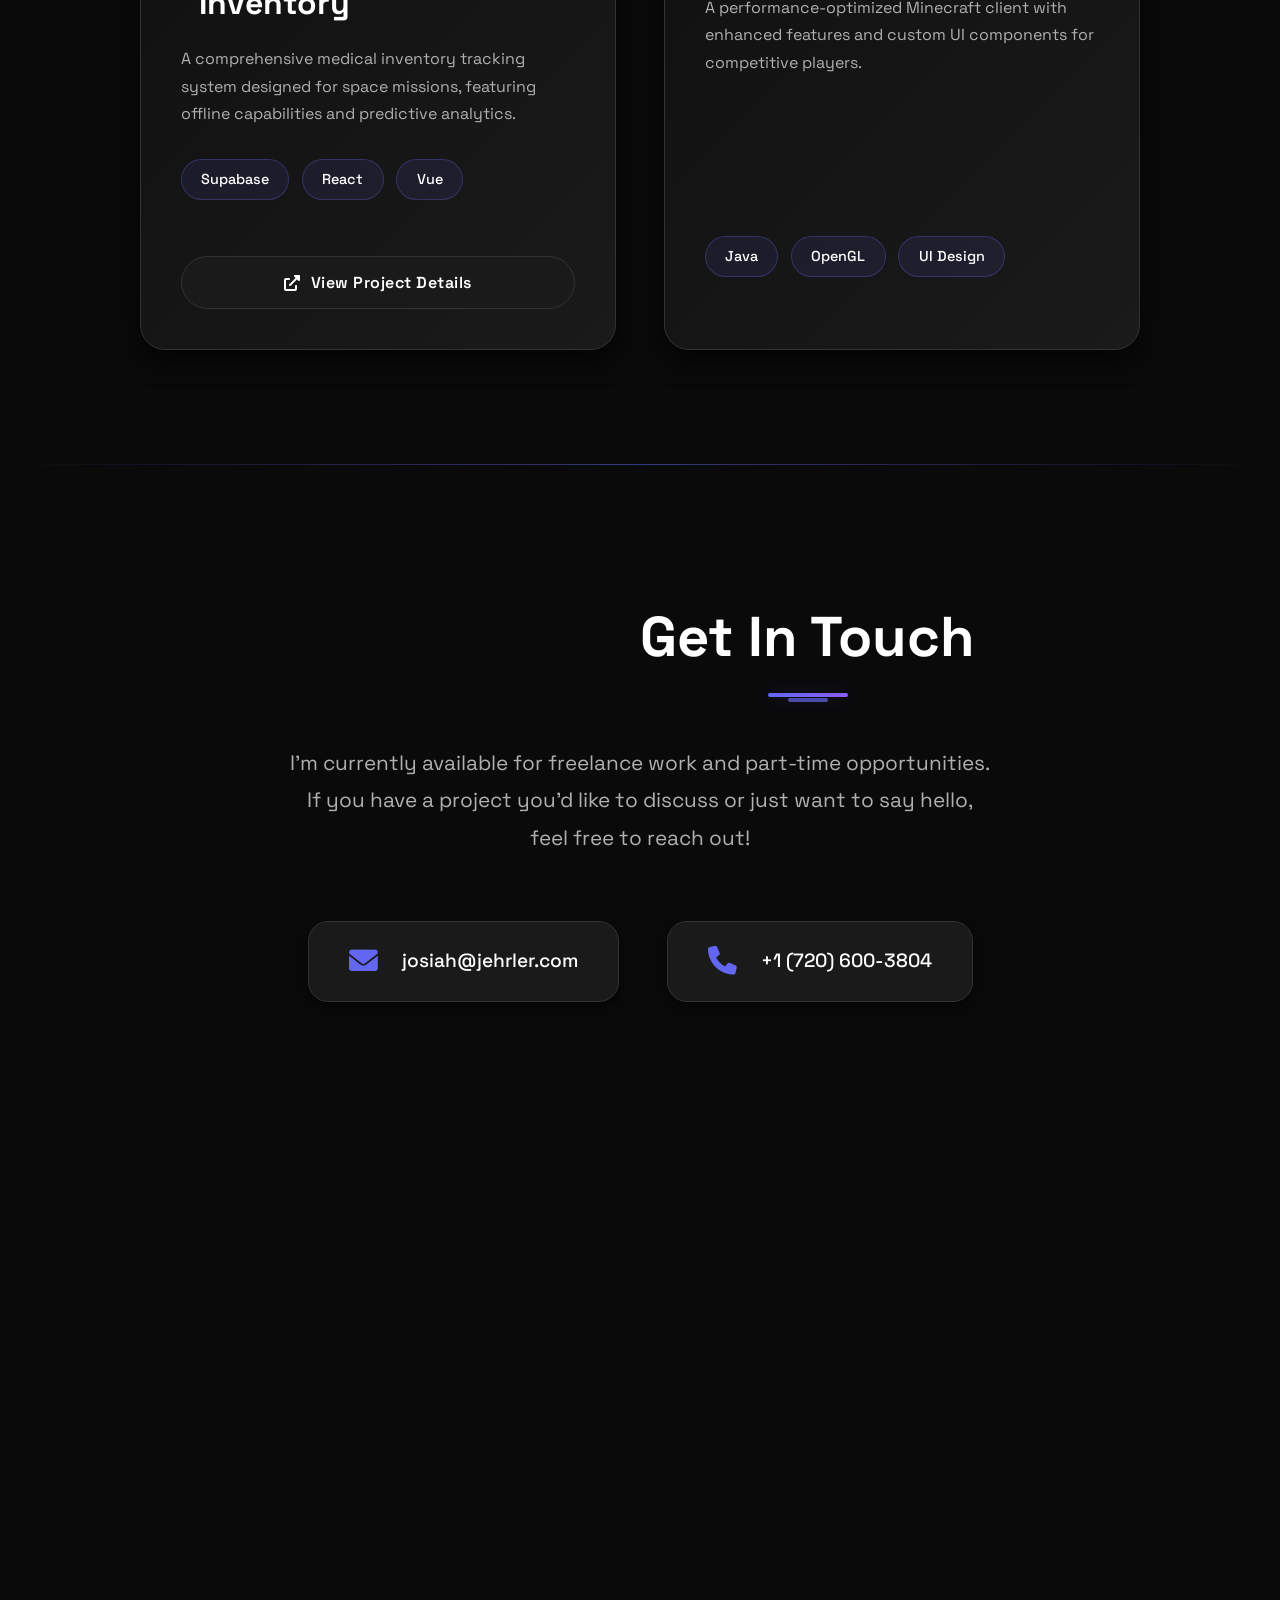
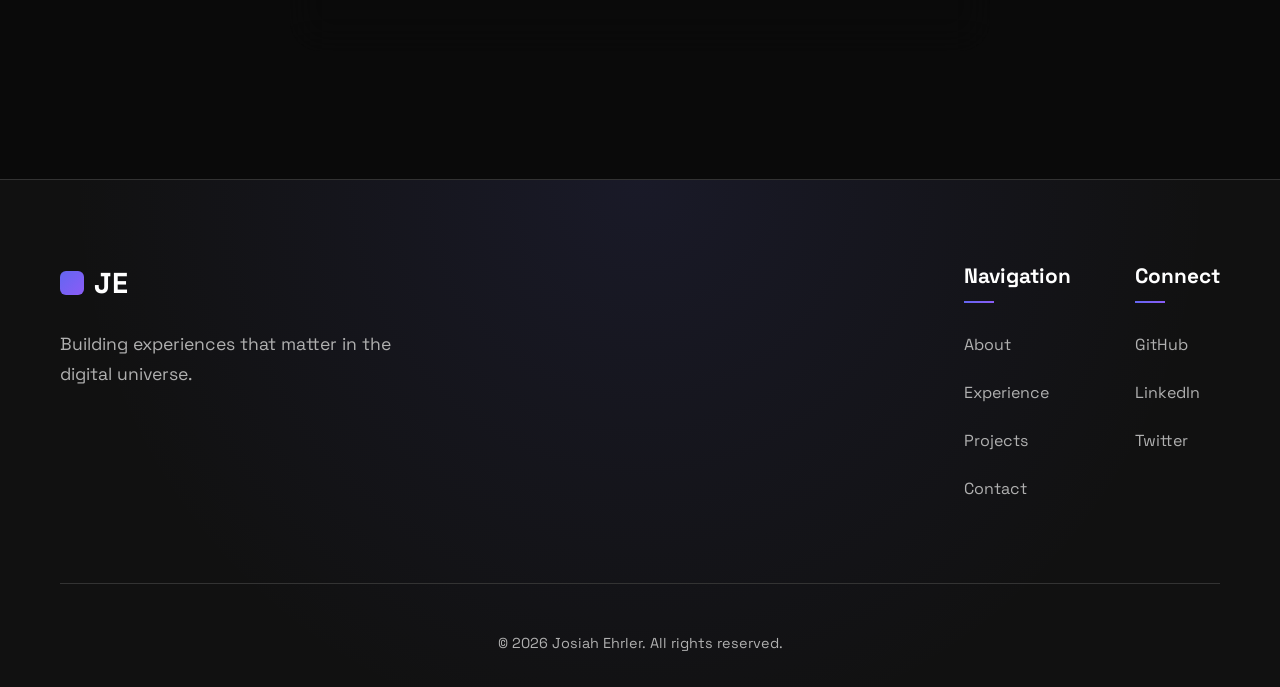
==== commit eced192d: "Update" ====
--- a/index.html
+++ b/index.html
@@ -19,28 +19,30 @@
     <title>Josiah Ehrler | Software Developer & UI/UX Specialist</title>
     <link rel="preconnect" href="https://fonts.googleapis.com">
     <link rel="preconnect" href="https://fonts.gstatic.com" crossorigin>
-    <link href="https://fonts.googleapis.com/css2?family=Poppins:wght@300;400;500;600;700&display=swap" rel="stylesheet">
+    <link href="https://fonts.googleapis.com/css2?family=Poppins:wght@300;400;500;600;700&family=Space+Grotesk:wght@300;400;500;600;700&display=swap" rel="stylesheet">
     <link rel="stylesheet" href="https://cdnjs.cloudflare.com/ajax/libs/font-awesome/6.0.0/css/all.min.css">
     <style>
         :root {
-            --black: #000000;
-            --white: #ffffff;
-            --gray-50: #f9f9f9;
-            --gray-100: #f0f0f0;
-            --gray-200: #e5e5e5;
-            --gray-300: #d4d4d4;
-            --gray-400: #a3a3a3;
-            --gray-500: #737373;
-            --gray-600: #525252;
-            --gray-700: #404040;
-            --gray-800: #262626;
-            --gray-900: #171717;
-            --accent: #ffffff;
-            --transition: all 0.3s cubic-bezier(0.25, 0.46, 0.45, 0.94);
-            --shadow-sm: 0 1px 2px 0 rgba(0, 0, 0, 0.05);
-            --shadow-md: 0 4px 6px -1px rgba(0, 0, 0, 0.1), 0 2px 4px -1px rgba(0, 0, 0, 0.06);
-            --shadow-lg: 0 10px 15px -3px rgba(0, 0, 0, 0.1), 0 4px 6px -2px rgba(0, 0, 0, 0.05);
-            --shadow-xl: 0 20px 25px -5px rgba(0, 0, 0, 0.1), 0 10px 10px -5px rgba(0, 0, 0, 0.04);
+            --bg-primary: #0a0a0a;
+            --bg-secondary: #111111;
+            --bg-card: #1a1a1a;
+            --bg-glass: rgba(26, 26, 26, 0.7);
+            --text-primary: #ffffff;
+            --text-secondary: #b0b0b0;
+            --text-accent: #e0e0e0;
+            --accent: #6366f1;
+            --accent-hover: #4f46e5;
+            --accent-glow: rgba(99, 102, 241, 0.3);
+            --border: #333333;
+            --success: #10b981;
+            --transition: all 0.4s cubic-bezier(0.175, 0.885, 0.32, 1.275);
+            --shadow-sm: 0 1px 3px rgba(0, 0, 0, 0.4);
+            --shadow-md: 0 4px 12px rgba(0, 0, 0, 0.6);
+            --shadow-lg: 0 10px 25px rgba(0, 0, 0, 0.7);
+            --shadow-xl: 0 20px 50px rgba(0, 0, 0, 0.8);
+            --gradient-primary: linear-gradient(135deg, #6366f1 0%, #8b5cf6 100%);
+            --gradient-dark: linear-gradient(135deg, #111111 0%, #1a1a1a 100%);
+            --gradient-glass: linear-gradient(135deg, rgba(26, 26, 26, 0.9) 0%, rgba(26, 26, 26, 0.7) 100%);
         }
 
         * {
@@ -51,14 +53,51 @@
 
         html {
             scroll-behavior: smooth;
+            overflow-x: hidden;
         }
 
         body {
-            font-family: 'Poppins', sans-serif;
+            font-family: 'Space Grotesk', sans-serif;
             line-height: 1.6;
-            color: var(--gray-800);
-            background-color: var(--white);
+            color: var(--text-primary);
+            background-color: var(--bg-primary);
             overflow-x: hidden;
+            position: relative;
+        }
+
+        body::before {
+            content: '';
+            position: fixed;
+            top: 0;
+            left: 0;
+            width: 100%;
+            height: 100%;
+            background: 
+                radial-gradient(circle at 20% 80%, rgba(99, 102, 241, 0.15) 0%, transparent 50%),
+                radial-gradient(circle at 80% 20%, rgba(139, 92, 246, 0.15) 0%, transparent 50%),
+                radial-gradient(circle at 40% 40%, rgba(16, 185, 129, 0.1) 0%, transparent 50%);
+            z-index: -1;
+            animation: floatBackground 20s ease-in-out infinite alternate;
+        }
+
+        @keyframes floatBackground {
+            0% {
+                transform: translate(0, 0) scale(1);
+            }
+            100% {
+                transform: translate(-50px, -50px) scale(1.1);
+            }
+        }
+
+        .particle {
+            position: fixed;
+            width: 4px;
+            height: 4px;
+            background: var(--accent);
+            border-radius: 50%;
+            pointer-events: none;
+            z-index: -1;
+            opacity: 0.3;
         }
 
         .container {
@@ -73,66 +112,108 @@
             top: 0;
             left: 0;
             width: 100%;
-            background-color: rgba(255, 255, 255, 0.95);
-            backdrop-filter: blur(10px);
-            box-shadow: var(--shadow-sm);
+            background-color: rgba(10, 10, 10, 0.95);
+            backdrop-filter: blur(20px);
             z-index: 1000;
             transition: var(--transition);
+            border-bottom: 1px solid var(--border);
         }
 
         .navbar.scrolled {
-            background-color: rgba(255, 255, 255, 0.98);
-            box-shadow: var(--shadow-md);
+            background-color: rgba(10, 10, 10, 0.98);
+            box-shadow: var(--shadow-lg);
         }
 
         .navbar .container {
             display: flex;
             justify-content: space-between;
             align-items: center;
-            padding: 1rem 20px;
+            padding: 1.5rem 20px;
         }
 
         .logo {
-            font-size: 1.5rem;
+            font-size: 1.8rem;
             font-weight: 700;
-            color: var(--black);
+            color: var(--text-primary);
             text-decoration: none;
             transition: var(--transition);
+            position: relative;
+            display: flex;
+            align-items: center;
+            gap: 10px;
+        }
+
+        .logo-icon {
+            width: 24px;
+            height: 24px;
+            background: var(--gradient-primary);
+            border-radius: 6px;
+            display: inline-block;
+            animation: logoPulse 2s ease-in-out infinite;
+        }
+
+        @keyframes logoPulse {
+            0%, 100% {
+                transform: scale(1);
+                box-shadow: 0 0 10px var(--accent-glow);
+            }
+            50% {
+                transform: scale(1.1);
+                box-shadow: 0 0 20px var(--accent-glow);
+            }
         }
 
         .logo:hover {
             transform: scale(1.05);
         }
 
+        .logo:hover .logo-icon {
+            animation: none;
+            transform: rotate(45deg);
+        }
+
         .nav-links {
             display: flex;
-            gap: 2rem;
+            gap: 2.5rem;
         }
 
         .nav-links a {
-            color: var(--gray-700);
+            color: var(--text-secondary);
             text-decoration: none;
             font-weight: 500;
             display: flex;
             align-items: center;
-            gap: 0.5rem;
-            transition: var(--transition);
-            position: relative;
+            gap: 0.75rem;
+            transition: var(--transition);
+            position: relative;
+            padding: 0.5rem 0;
+            font-size: 1.1rem;
+        }
+
+        .nav-links a i {
+            font-size: 1.2rem;
+            transition: var(--transition);
         }
 
         .nav-links a:hover {
-            color: var(--black);
+            color: var(--text-primary);
+            transform: translateY(-2px);
+        }
+
+        .nav-links a:hover i {
+            transform: scale(1.2);
         }
 
         .nav-links a::after {
             content: '';
             position: absolute;
-            bottom: -5px;
+            bottom: 0;
             left: 0;
             width: 0;
             height: 2px;
-            background-color: var(--black);
-            transition: var(--transition);
+            background: var(--gradient-primary);
+            transition: var(--transition);
+            border-radius: 2px;
         }
 
         .nav-links a:hover::after {
@@ -143,9 +224,16 @@
             display: none;
             background: none;
             border: none;
-            font-size: 1.5rem;
-            color: var(--black);
+            font-size: 1.8rem;
+            color: var(--text-primary);
             cursor: pointer;
+            padding: 0.5rem;
+            transition: var(--transition);
+        }
+
+        .mobile-menu-toggle:hover {
+            color: var(--accent);
+            transform: rotate(90deg);
         }
 
         /* Hero Section */
@@ -154,485 +242,893 @@
             display: flex;
             align-items: center;
             justify-content: center;
-            background: linear-gradient(135deg, var(--white) 0%, var(--gray-100) 100%);
             position: relative;
             overflow: hidden;
-        }
-
-        .hero::before {
+            padding-top: 80px;
+        }
+
+        .hero-content {
+            text-align: center;
+            max-width: 900px;
+            position: relative;
+            z-index: 1;
+            animation: heroEntrance 1.2s ease-out forwards;
+            opacity: 0;
+        }
+
+        @keyframes heroEntrance {
+            from {
+                opacity: 0;
+                transform: translateY(50px) scale(0.95);
+            }
+            to {
+                opacity: 1;
+                transform: translateY(0) scale(1);
+            }
+        }
+
+        .profile-img-container {
+            position: relative;
+            display: inline-block;
+            margin-bottom: 3rem;
+            animation: float 6s ease-in-out infinite;
+        }
+
+        @keyframes float {
+            0%, 100% {
+                transform: translateY(0) rotate(0deg);
+            }
+            50% {
+                transform: translateY(-20px) rotate(2deg);
+            }
+        }
+
+        .profile-img {
+            width: 220px;
+            height: 220px;
+            border-radius: 50%;
+            object-fit: cover;
+            border: 4px solid var(--bg-card);
+            box-shadow: var(--shadow-xl), 0 0 50px var(--accent-glow);
+            transition: var(--transition);
+            position: relative;
+            z-index: 2;
+        }
+
+        .profile-img:hover {
+            transform: scale(1.05);
+            box-shadow: var(--shadow-xl), 0 0 80px var(--accent-glow);
+        }
+
+        .profile-img-container::before {
+            content: '';
+            position: absolute;
+            top: -10px;
+            left: -10px;
+            right: -10px;
+            bottom: -10px;
+            background: var(--gradient-primary);
+            border-radius: 50%;
+            z-index: 1;
+            opacity: 0.3;
+            filter: blur(20px);
+            animation: pulseRing 4s ease-in-out infinite;
+        }
+
+        @keyframes pulseRing {
+            0%, 100% {
+                transform: scale(1);
+                opacity: 0.3;
+            }
+            50% {
+                transform: scale(1.05);
+                opacity: 0.5;
+            }
+        }
+
+        .hero h1 {
+            font-size: 4rem;
+            font-weight: 700;
+            margin-bottom: 1.5rem;
+            color: var(--text-primary);
+            line-height: 1.1;
+            text-shadow: 0 5px 15px rgba(0, 0, 0, 0.3);
+            background: linear-gradient(135deg, #ffffff 0%, #b0b0b0 100%);
+            -webkit-background-clip: text;
+            -webkit-text-fill-color: transparent;
+            background-clip: text;
+        }
+
+        .subtitle {
+            font-size: 1.8rem;
+            color: var(--text-secondary);
+            margin-bottom: 3rem;
+            font-weight: 400;
+            letter-spacing: 1px;
+        }
+
+        .social-links {
+            display: flex;
+            justify-content: center;
+            gap: 2rem;
+            margin-bottom: 3rem;
+        }
+
+        .social-links a {
+            display: flex;
+            align-items: center;
+            justify-content: center;
+            width: 60px;
+            height: 60px;
+            border-radius: 50%;
+            background: var(--bg-card);
+            color: var(--text-primary);
+            box-shadow: var(--shadow-md);
+            transition: var(--transition);
+            position: relative;
+            overflow: hidden;
+            font-size: 1.5rem;
+        }
+
+        .social-links a::before {
+            content: '';
+            position: absolute;
+            top: 0;
+            left: -100%;
+            width: 100%;
+            height: 100%;
+            background: var(--gradient-primary);
+            transition: var(--transition);
+            z-index: 1;
+        }
+
+        .social-links a:hover::before {
+            left: 0;
+        }
+
+        .social-links a i, 
+        .social-links a svg {
+            position: relative;
+            z-index: 2;
+            transition: var(--transition);
+        }
+
+        .social-links a:hover {
+            transform: translateY(-8px) scale(1.1);
+            box-shadow: var(--shadow-xl), 0 10px 30px var(--accent-glow);
+        }
+
+        .social-links a:hover i,
+        .social-links a:hover svg {
+            transform: rotate(360deg);
+        }
+
+        .cta-buttons {
+            display: flex;
+            justify-content: center;
+            gap: 2rem;
+            margin-top: 3rem;
+        }
+
+        .btn {
+            display: inline-flex;
+            align-items: center;
+            justify-content: center;
+            gap: 10px;
+            padding: 1.2rem 3rem;
+            border-radius: 50px;
+            text-decoration: none;
+            font-weight: 600;
+            font-size: 1.1rem;
+            transition: var(--transition);
+            position: relative;
+            overflow: hidden;
+            letter-spacing: 0.5px;
+            border: none;
+            cursor: pointer;
+        }
+
+        .btn::before {
+            content: '';
+            position: absolute;
+            top: 0;
+            left: -100%;
+            width: 100%;
+            height: 100%;
+            background: linear-gradient(90deg, transparent, rgba(255, 255, 255, 0.2), transparent);
+            transition: 0.5s;
+        }
+
+        .btn:hover::before {
+            left: 100%;
+        }
+
+        .btn-primary {
+            background: var(--gradient-primary);
+            color: var(--text-primary);
+            box-shadow: var(--shadow-md), 0 0 20px var(--accent-glow);
+        }
+
+        .btn-primary:hover {
+            transform: translateY(-5px) scale(1.05);
+            box-shadow: var(--shadow-xl), 0 15px 40px var(--accent-glow);
+        }
+
+        .btn-secondary {
+            background: transparent;
+            color: var(--text-primary);
+            border: 2px solid var(--border);
+            backdrop-filter: blur(10px);
+        }
+
+        .btn-secondary:hover {
+            background: rgba(255, 255, 255, 0.1);
+            transform: translateY(-5px) scale(1.05);
+            border-color: var(--accent);
+            box-shadow: var(--shadow-md), 0 0 30px rgba(99, 102, 241, 0.2);
+        }
+
+        .btn-project {
+            background: var(--bg-card);
+            color: var(--text-primary);
+            padding: 0.8rem 2rem;
+            font-size: 1rem;
+            margin-top: 1.5rem;
+            border: 1px solid var(--border);
+        }
+
+        .btn-project:hover {
+            background: var(--gradient-primary);
+            transform: translateY(-3px) scale(1.05);
+            box-shadow: var(--shadow-md), 0 0 20px var(--accent-glow);
+        }
+
+        /* Sections */
+        .section {
+            padding: 8rem 0;
+            position: relative;
+        }
+
+        .section::before {
+            content: '';
+            position: absolute;
+            top: 0;
+            left: 0;
+            width: 100%;
+            height: 1px;
+            background: linear-gradient(90deg, transparent, var(--accent), transparent);
+            opacity: 0.5;
+        }
+
+        .section-title {
+            font-size: 3.5rem;
+            font-weight: 700;
+            text-align: center;
+            margin-bottom: 4rem;
+            color: var(--text-primary);
+            position: relative;
+            display: inline-block;
+            left: 50%;
+            transform: translateX(-50%);
+        }
+
+        .section-title::before {
+            content: '';
+            position: absolute;
+            bottom: -15px;
+            left: 50%;
+            transform: translateX(-50%);
+            width: 80px;
+            height: 4px;
+            background: var(--gradient-primary);
+            border-radius: 2px;
+            box-shadow: 0 0 20px var(--accent-glow);
+        }
+
+        .section-title::after {
+            content: '';
+            position: absolute;
+            bottom: -20px;
+            left: 50%;
+            transform: translateX(-50%);
+            width: 40px;
+            height: 4px;
+            background: var(--accent);
+            border-radius: 2px;
+            opacity: 0.7;
+        }
+
+        .glass {
+            background: var(--gradient-glass);
+            backdrop-filter: blur(20px);
+            border-radius: 30px;
+            padding: 4rem;
+            margin: 3rem auto;
+            box-shadow: var(--shadow-xl);
+            border: 1px solid rgba(255, 255, 255, 0.1);
+            position: relative;
+            overflow: hidden;
+        }
+
+        .glass::before {
+            content: '';
+            position: absolute;
+            top: -50%;
+            left: -50%;
+            width: 200%;
+            height: 200%;
+            background: radial-gradient(circle at center, rgba(99, 102, 241, 0.1) 0%, transparent 70%);
+            opacity: 0.3;
+            z-index: -1;
+        }
+
+        /* About Section */
+        .about-content {
+            max-width: 900px;
+            margin: 0 auto;
+        }
+
+        .about-text p {
+            margin-bottom: 2rem;
+            font-size: 1.2rem;
+            line-height: 1.8;
+            color: var(--text-secondary);
+            text-align: center;
+        }
+
+        .about-text strong {
+            color: var(--text-primary);
+            background: linear-gradient(135deg, var(--accent) 0%, #8b5cf6 100%);
+            -webkit-background-clip: text;
+            -webkit-text-fill-color: transparent;
+            background-clip: text;
+            padding: 0 2px;
+        }
+
+        .skills {
+            margin-top: 3rem;
+        }
+
+        .skills h3 {
+            font-size: 1.8rem;
+            margin-bottom: 2rem;
+            color: var(--text-primary);
+            text-align: center;
+        }
+
+        .skill-tags {
+            display: flex;
+            flex-wrap: wrap;
+            gap: 1.5rem;
+            justify-content: center;
+        }
+
+        .skill-tags span {
+            background: var(--bg-card);
+            color: var(--text-primary);
+            padding: 1rem 2rem;
+            border-radius: 50px;
+            font-size: 1.1rem;
+            font-weight: 500;
+            transition: var(--transition);
+            border: 1px solid var(--border);
+            position: relative;
+            overflow: hidden;
+            cursor: default;
+        }
+
+        .skill-tags span::before {
+            content: '';
+            position: absolute;
+            top: 0;
+            left: -100%;
+            width: 100%;
+            height: 100%;
+            background: var(--gradient-primary);
+            transition: var(--transition);
+            z-index: -1;
+        }
+
+        .skill-tags span:hover {
+            transform: translateY(-5px) scale(1.05);
+            box-shadow: var(--shadow-md), 0 10px 20px var(--accent-glow);
+            border-color: var(--accent);
+        }
+
+        .skill-tags span:hover::before {
+            left: 0;
+        }
+
+        /* Experience Section */
+        .experience-grid {
+            display: grid;
+            grid-template-columns: repeat(auto-fit, minmax(450px, 1fr));
+            gap: 3rem;
+            max-width: 1000px;
+            margin: 0 auto;
+        }
+
+        .experience-card {
+            background: var(--gradient-dark);
+            border-radius: 25px;
+            padding: 3rem;
+            box-shadow: var(--shadow-lg);
+            transition: var(--transition);
+            border: 1px solid var(--border);
+            position: relative;
+            overflow: hidden;
+        }
+
+        .experience-card::before {
+            content: '';
+            position: absolute;
+            top: 0;
+            left: 0;
+            width: 5px;
+            height: 100%;
+            background: var(--gradient-primary);
+            transition: var(--transition);
+        }
+
+        .experience-card:hover {
+            transform: translateY(-15px) scale(1.02);
+            box-shadow: var(--shadow-xl), 0 20px 40px rgba(0, 0, 0, 0.5);
+        }
+
+        .experience-card:hover::before {
+            width: 100%;
+            opacity: 0.1;
+        }
+
+        .experience-header {
+            display: flex;
+            justify-content: space-between;
+            align-items: flex-start;
+            margin-bottom: 1.5rem;
+        }
+
+        .experience-header h3 {
+            font-size: 1.8rem;
+            color: var(--text-primary);
+        }
+
+        .date {
+            background: var(--gradient-primary);
+            color: var(--text-primary);
+            padding: 0.5rem 1.5rem;
+            border-radius: 50px;
+            font-size: 0.9rem;
+            font-weight: 500;
+            box-shadow: var(--shadow-sm);
+        }
+
+        .position {
+            color: var(--text-secondary);
+            margin-bottom: 1.5rem;
+            font-size: 1.2rem;
+            font-weight: 500;
+        }
+
+        .experience-details {
+            list-style-type: none;
+        }
+
+        .experience-details li {
+            margin-bottom: 1rem;
+            position: relative;
+            padding-left: 2rem;
+            color: var(--text-secondary);
+            line-height: 1.7;
+        }
+
+        .experience-details li::before {
+            content: '▸';
+            position: absolute;
+            left: 0;
+            color: var(--accent);
+            font-size: 1.2rem;
+            animation: bulletPulse 2s infinite;
+        }
+
+        @keyframes bulletPulse {
+            0%, 100% {
+                transform: translateX(0);
+            }
+            50% {
+                transform: translateX(5px);
+            }
+        }
+
+        /* Projects Section */
+        .project-grid {
+            display: grid;
+            grid-template-columns: repeat(auto-fit, minmax(400px, 1fr));
+            gap: 3rem;
+            max-width: 1000px;
+            margin: 0 auto;
+        }
+
+        .project-card {
+            background: var(--gradient-dark);
+            border-radius: 25px;
+            overflow: hidden;
+            box-shadow: var(--shadow-lg);
+            transition: var(--transition);
+            border: 1px solid var(--border);
+            position: relative;
+            height: 100%;
+            display: flex;
+            flex-direction: column;
+        }
+
+        .project-card:hover {
+            transform: translateY(-15px) scale(1.02);
+            box-shadow: var(--shadow-xl), 0 25px 50px rgba(0, 0, 0, 0.6);
+        }
+
+        .project-card::before {
             content: '';
             position: absolute;
             top: 0;
             left: 0;
             width: 100%;
             height: 100%;
-            background: url("data:image/svg+xml,%3Csvg width='100' height='100' viewBox='0 0 100 100' xmlns='http://www.w3.org/2000/svg'%3E%3Cpath d='M11 18c3.866 0 7-3.134 7-7s-3.134-7-7-7-7 3.134-7 7 3.134 7 7 7zm48 25c3.866 0 7-3.134 7-7s-3.134-7-7-7-7 3.134-7 7 3.134 7 7 7zm-43-7c1.657 0 3-1.343 3-3s-1.343-3-3-3-3 1.343-3 3 1.343 3 3 3zm63 31c1.657 0 3-1.343 3-3s-1.343-3-3-3-3 1.343-3 3 1.343 3 3 3zM34 90c1.657 0 3-1.343 3-3s-1.343-3-3-3-3 1.343-3 3 1.343 3 3 3zm56-76c1.657 0 3-1.343 3-3s-1.343-3-3-3-3 1.343-3 3 1.343 3 3 3zM12 86c2.21 0 4-1.79 4-4s-1.79-4-4-4-4 1.79-4 4 1.79 4 4 4zm28-65c2.21 0 4-1.79 4-4s-1.79-4-4-4-4 1.79-4 4 1.79 4 4 4zm23-11c2.76 0 5-2.24 5-5s-2.24-5-5-5-5 2.24-5 5 2.24 5 5 5zm-6 60c2.21 0 4-1.79 4-4s-1.79-4-4-4-4 1.79-4 4 1.79 4 4 4zm29 22c2.76 0 5-2.24 5-5s-2.24-5-5-5-5 2.24-5 5 2.24 5 5 5zM32 63c2.76 0 5-2.24 5-5s-2.24-5-5-5-5 2.24-5 5 2.24 5 5 5zm57-13c2.76 0 5-2.24 5-5s-2.24-5-5-5-5 2.24-5 5 2.24 5 5 5zm-9-21c1.105 0 2-.895 2-2s-.895-2-2-2-2 .895-2 2 .895 2 2 2zM60 91c1.105 0 2-.895 2-2s-.895-2-2-2-2 .895-2 2 .895 2 2 2zM35 41c1.105 0 2-.895 2-2s-.895-2-2-2-2 .895-2 2 .895 2 2 2zM12 60c1.105 0 2-.895 2-2s-.895-2-2-2-2 .895-2 2 .895 2 2 2z' fill='%23000000' fill-opacity='0.03' fill-rule='evenodd'/%3E%3C/svg%3E");
-            opacity: 0.5;
-            animation: float 20s infinite linear;
-        }
-
-        @keyframes float {
-            0% {
-                transform: translate(0, 0);
-            }
-            100% {
-                transform: translate(-50px, -50px);
-            }
-        }
-
-        .hero-content {
-            text-align: center;
-            max-width: 800px;
-            position: relative;
+            background: var(--gradient-primary);
+            opacity: 0;
+            transition: var(--transition);
             z-index: 1;
-            animation: fadeInUp 1s ease-out;
-        }
-
-        .profile-img {
-            width: 200px;
-            height: 200px;
+        }
+
+        .project-card:hover::before {
+            opacity: 0.1;
+        }
+
+        .project-content {
+            padding: 2.5rem;
+            flex-grow: 1;
+            display: flex;
+            flex-direction: column;
+            position: relative;
+            z-index: 2;
+        }
+
+        .project-content h3 {
+            font-size: 2rem;
+            margin-bottom: 1rem;
+            color: var(--text-primary);
+            display: flex;
+            align-items: center;
+            gap: 10px;
+        }
+
+        .project-content h3::before {
+            content: '';
+            width: 10px;
+            height: 10px;
+            background: var(--accent);
             border-radius: 50%;
-            object-fit: cover;
-            border: 4px solid var(--white);
-            box-shadow: var(--shadow-xl);
+            display: inline-block;
+            box-shadow: 0 0 10px var(--accent);
+        }
+
+        .project-description {
+            color: var(--text-secondary);
             margin-bottom: 2rem;
-            transition: var(--transition);
-        }
-
-        .profile-img:hover {
-            transform: scale(1.05);
-        }
-
-        .hero h1 {
-            font-size: 3.5rem;
-            font-weight: 700;
-            margin-bottom: 1rem;
-            color: var(--black);
-            line-height: 1.2;
-        }
-
-        .subtitle {
-            font-size: 1.5rem;
-            color: var(--gray-600);
+            line-height: 1.7;
+            flex-grow: 1;
+        }
+
+        .project-tech {
+            display: flex;
+            flex-wrap: wrap;
+            gap: 0.8rem;
             margin-bottom: 2rem;
         }
 
-        .social-links {
-            display: flex;
-            justify-content: center;
-            gap: 1.5rem;
-            margin-bottom: 2rem;
-        }
-
-        .social-links a {
-            display: flex;
-            align-items: center;
-            justify-content: center;
-            width: 50px;
-            height: 50px;
-            border-radius: 50%;
-            background-color: var(--white);
-            color: var(--black);
-            box-shadow: var(--shadow-md);
-            transition: var(--transition);
-        }
-
-        .social-links a:hover {
-            transform: translateY(-5px);
-            box-shadow: var(--shadow-lg);
-        }
-
-        .cta-buttons {
-            display: flex;
-            justify-content: center;
-            gap: 1rem;
-            margin-top: 2rem;
-        }
-
-        .btn {
-            display: inline-block;
-            padding: 0.75rem 2rem;
-            border-radius: 50px;
-            text-decoration: none;
-            font-weight: 600;
-            transition: var(--transition);
-            position: relative;
-            overflow: hidden;
-        }
-
-        .btn-primary {
-            background-color: var(--black);
-            color: var(--white);
-            border: 2px solid var(--black);
-        }
-
-        .btn-primary:hover {
-            background-color: var(--white);
-            color: var(--black);
-            transform: translateY(-3px);
-            box-shadow: var(--shadow-lg);
-        }
-
-        .btn-secondary {
-            background-color: transparent;
-            color: var(--black);
-            border: 2px solid var(--black);
-        }
-
-        .btn-secondary:hover {
-            background-color: var(--black);
-            color: var(--white);
-            transform: translateY(-3px);
-            box-shadow: var(--shadow-lg);
-        }
-
-        /* Sections */
-        .section {
-            padding: 6rem 0;
-        }
-
-        .section-title {
-            font-size: 2.5rem;
-            font-weight: 700;
-            text-align: center;
-            margin-bottom: 3rem;
-            color: var(--black);
-            position: relative;
-        }
-
-        .section-title::after {
-            content: '';
-            position: absolute;
-            bottom: -10px;
-            left: 50%;
-            transform: translateX(-50%);
-            width: 80px;
-            height: 3px;
-            background-color: var(--black);
-        }
-
-        .glass {
-            background: rgba(255, 255, 255, 0.8);
-            backdrop-filter: blur(10px);
-            border-radius: 20px;
-            padding: 3rem;
-            margin: 2rem auto;
-            box-shadow: var(--shadow-md);
-            max-width: 1000px;
-        }
-
-        /* About Section */
-        .about-content {
-            max-width: 800px;
-            margin: 0 auto;
-        }
-
-        .about-text p {
-            margin-bottom: 1.5rem;
-            font-size: 1.1rem;
-            line-height: 1.8;
-        }
-
-        .skills {
-            margin-top: 2rem;
-        }
-
-        .skills h3 {
-            font-size: 1.5rem;
-            margin-bottom: 1rem;
-            color: var(--black);
-        }
-
-        .skill-tags {
-            display: flex;
-            flex-wrap: wrap;
-            gap: 1rem;
-        }
-
-        .skill-tags span {
-            background-color: var(--gray-100);
-            color: var(--black);
-            padding: 0.5rem 1rem;
+        .project-tech span {
+            background: rgba(99, 102, 241, 0.1);
+            color: var(--text-primary);
+            padding: 0.5rem 1.2rem;
             border-radius: 50px;
             font-size: 0.9rem;
             font-weight: 500;
-            transition: var(--transition);
-            border: 1px solid var(--gray-200);
-        }
-
-        .skill-tags span:hover {
-            background-color: var(--black);
-            color: var(--white);
+            border: 1px solid rgba(99, 102, 241, 0.3);
+            transition: var(--transition);
+        }
+
+        .project-tech span:hover {
+            background: var(--gradient-primary);
             transform: translateY(-3px);
-            box-shadow: var(--shadow-md);
-        }
-
-        /* Experience Section */
-        .experience-grid {
-            display: grid;
-            grid-template-columns: repeat(auto-fit, minmax(400px, 1fr));
-            gap: 2rem;
-            max-width: 1000px;
-            margin: 0 auto;
-        }
-
-        .experience-card {
-            background-color: var(--white);
-            border-radius: 15px;
-            padding: 2rem;
-            box-shadow: var(--shadow-md);
-            transition: var(--transition);
-            border: 1px solid var(--gray-200);
-        }
-
-        .experience-card:hover {
-            transform: translateY(-10px);
-            box-shadow: var(--shadow-xl);
-        }
-
-        .experience-header {
-            display: flex;
-            justify-content: space-between;
-            align-items: flex-start;
-            margin-bottom: 1rem;
-        }
-
-        .experience-header h3 {
-            font-size: 1.5rem;
-            color: var(--black);
-        }
-
-        .date {
-            background-color: var(--black);
-            color: var(--white);
-            padding: 0.25rem 0.75rem;
-            border-radius: 50px;
-            font-size: 0.8rem;
-            font-weight: 500;
-        }
-
-        .position {
-            color: var(--gray-600);
-            margin-bottom: 1rem;
-        }
-
-        .experience-details {
-            list-style-type: none;
-        }
-
-        .experience-details li {
-            margin-bottom: 0.75rem;
-            position: relative;
-            padding-left: 1.5rem;
-        }
-
-        .experience-details li::before {
-            content: '▸';
-            position: absolute;
-            left: 0;
-            color: var(--black);
-        }
-
-        /* Projects Section */
-        .project-grid {
-            display: grid;
-            grid-template-columns: repeat(auto-fit, minmax(350px, 1fr));
-            gap: 2rem;
-            max-width: 1000px;
-            margin: 0 auto;
-        }
-
-        .project-card {
-            background-color: var(--white);
-            border-radius: 15px;
-            overflow: hidden;
-            box-shadow: var(--shadow-md);
-            transition: var(--transition);
-            border: 1px solid var(--gray-200);
-        }
-
-        .project-card:hover {
-            transform: translateY(-10px);
-            box-shadow: var(--shadow-xl);
-        }
-
-        .project-image {
-            width: 100%;
-            height: 200px;
-            object-fit: cover;
-            transition: var(--transition);
-        }
-
-        .project-card:hover .project-image {
-            transform: scale(1.05);
-        }
-
-        .project-content {
-            padding: 1.5rem;
-        }
-
-        .project-content h3 {
-            font-size: 1.5rem;
-            margin-bottom: 0.75rem;
-            color: var(--black);
-        }
-
-        .project-description {
-            color: var(--gray-600);
-            margin-bottom: 1.5rem;
-        }
-
-        .project-tech {
-            display: flex;
-            flex-wrap: wrap;
-            gap: 0.5rem;
-        }
-
-        .project-tech span {
-            background-color: var(--gray-100);
-            color: var(--black);
-            padding: 0.25rem 0.75rem;
-            border-radius: 50px;
-            font-size: 0.8rem;
-            font-weight: 500;
-            border: 1px solid var(--gray-200);
+            box-shadow: var(--shadow-sm);
         }
 
         /* Contact Section */
         .contact-content {
-            max-width: 600px;
-            margin: 0 auto 3rem;
+            max-width: 700px;
+            margin: 0 auto 4rem;
             text-align: center;
         }
 
+        .contact-content p {
+            font-size: 1.3rem;
+            color: var(--text-secondary);
+            line-height: 1.8;
+        }
+
         .contact-methods {
             display: flex;
             justify-content: center;
-            gap: 2rem;
-            margin-bottom: 3rem;
+            gap: 3rem;
+            margin-bottom: 4rem;
+            flex-wrap: wrap;
         }
 
         .contact-link {
             display: flex;
             align-items: center;
-            gap: 0.75rem;
-            color: var(--black);
+            gap: 1.5rem;
+            color: var(--text-primary);
             text-decoration: none;
             font-weight: 500;
             transition: var(--transition);
-            padding: 1rem 1.5rem;
-            border-radius: 10px;
-            background-color: var(--white);
-            box-shadow: var(--shadow-sm);
-            border: 1px solid var(--gray-200);
+            padding: 1.5rem 2.5rem;
+            border-radius: 20px;
+            background: var(--bg-card);
+            box-shadow: var(--shadow-md);
+            border: 1px solid var(--border);
+            min-width: 250px;
+        }
+
+        .contact-link i {
+            font-size: 1.8rem;
+            color: var(--accent);
+            transition: var(--transition);
+        }
+
+        .contact-link span {
+            font-size: 1.2rem;
         }
 
         .contact-link:hover {
-            transform: translateY(-5px);
-            box-shadow: var(--shadow-md);
+            transform: translateY(-10px) scale(1.05);
+            box-shadow: var(--shadow-xl), 0 20px 40px rgba(0, 0, 0, 0.4);
+            border-color: var(--accent);
+        }
+
+        .contact-link:hover i {
+            transform: scale(1.3);
+            color: var(--text-primary);
         }
 
         .contact-form {
-            max-width: 600px;
+            max-width: 700px;
             margin: 0 auto;
+            background: var(--gradient-glass);
+            backdrop-filter: blur(20px);
+            border-radius: 30px;
+            padding: 3rem;
+            box-shadow: var(--shadow-xl);
+            border: 1px solid rgba(255, 255, 255, 0.1);
         }
 
         .form-group {
-            margin-bottom: 1.5rem;
+            margin-bottom: 2rem;
+            position: relative;
         }
 
         .form-group input,
         .form-group textarea {
             width: 100%;
-            padding: 1rem;
-            border: 1px solid var(--gray-300);
-            border-radius: 10px;
-            font-family: 'Poppins', sans-serif;
-            font-size: 1rem;
-            transition: var(--transition);
-            background-color: var(--white);
+            padding: 1.5rem;
+            border: 1px solid var(--border);
+            border-radius: 15px;
+            font-family: 'Space Grotesk', sans-serif;
+            font-size: 1.1rem;
+            transition: var(--transition);
+            background: var(--bg-card);
+            color: var(--text-primary);
+            resize: vertical;
         }
 
         .form-group input:focus,
         .form-group textarea:focus {
             outline: none;
-            border-color: var(--black);
-            box-shadow: 0 0 0 3px rgba(0, 0, 0, 0.1);
+            border-color: var(--accent);
+            box-shadow: 0 0 0 3px var(--accent-glow);
+            transform: translateY(-2px);
         }
 
         .form-group textarea {
-            min-height: 150px;
-            resize: vertical;
+            min-height: 180px;
+        }
+
+        .form-group label {
+            position: absolute;
+            top: -10px;
+            left: 20px;
+            background: var(--bg-card);
+            padding: 0 10px;
+            color: var(--text-secondary);
+            font-size: 0.9rem;
+            opacity: 0;
+            transform: translateY(10px);
+            transition: var(--transition);
+        }
+
+        .form-group input:focus + label,
+        .form-group textarea:focus + label,
+        .form-group input:not(:placeholder-shown) + label,
+        .form-group textarea:not(:placeholder-shown) + label {
+            opacity: 1;
+            transform: translateY(0);
         }
 
         /* Footer */
         .footer {
-            background-color: var(--black);
-            color: var(--white);
-            padding: 4rem 0 2rem;
+            background: var(--bg-secondary);
+            padding: 5rem 0 2rem;
+            border-top: 1px solid var(--border);
+            position: relative;
+        }
+
+        .footer::before {
+            content: '';
+            position: absolute;
+            top: 0;
+            left: 0;
+            width: 100%;
+            height: 100%;
+            background: radial-gradient(circle at top center, rgba(99, 102, 241, 0.1) 0%, transparent 70%);
+            pointer-events: none;
         }
 
         .footer-content {
             display: flex;
             justify-content: space-between;
             flex-wrap: wrap;
-            gap: 2rem;
-            margin-bottom: 3rem;
+            gap: 3rem;
+            margin-bottom: 4rem;
+            position: relative;
+            z-index: 1;
         }
 
         .footer-brand .logo {
-            color: var(--white);
-            margin-bottom: 1rem;
+            margin-bottom: 1.5rem;
         }
 
         .footer-brand p {
-            color: var(--gray-400);
-            max-width: 300px;
+            color: var(--text-secondary);
+            max-width: 350px;
+            font-size: 1.1rem;
+            line-height: 1.7;
         }
 
         .footer-links {
             display: flex;
-            gap: 3rem;
+            gap: 4rem;
         }
 
         .link-group h4 {
-            font-size: 1.2rem;
-            margin-bottom: 1rem;
-            color: var(--white);
+            font-size: 1.3rem;
+            margin-bottom: 1.5rem;
+            color: var(--text-primary);
+            position: relative;
+            padding-bottom: 10px;
+        }
+
+        .link-group h4::after {
+            content: '';
+            position: absolute;
+            bottom: 0;
+            left: 0;
+            width: 30px;
+            height: 2px;
+            background: var(--gradient-primary);
         }
 
         .link-group a {
             display: block;
-            color: var(--gray-400);
+            color: var(--text-secondary);
             text-decoration: none;
-            margin-bottom: 0.5rem;
-            transition: var(--transition);
+            margin-bottom: 0.8rem;
+            transition: var(--transition);
+            padding: 0.3rem 0;
         }
 
         .link-group a:hover {
-            color: var(--white);
+            color: var(--text-primary);
+            transform: translateX(10px);
         }
 
         .footer-bottom {
             text-align: center;
-            padding-top: 2rem;
-            border-top: 1px solid var(--gray-800);
-            color: var(--gray-400);
-        }
-
-        /* Animations */
-        @keyframes fadeInUp {
-            from {
-                opacity: 0;
-                transform: translateY(30px);
-            }
+            padding-top: 3rem;
+            border-top: 1px solid var(--border);
+            color: var(--text-secondary);
+            font-size: 0.9rem;
+            position: relative;
+            z-index: 1;
+        }
+
+        /* Back to Top Button */
+        .back-to-top {
+            position: fixed;
+            bottom: 30px;
+            right: 30px;
+            width: 60px;
+            height: 60px;
+            background: var(--gradient-primary);
+            color: var(--text-primary);
+            border-radius: 50%;
+            display: flex;
+            align-items: center;
+            justify-content: center;
+            text-decoration: none;
+            box-shadow: var(--shadow-lg), 0 0 30px var(--accent-glow);
+            transition: var(--transition);
+            z-index: 999;
+            opacity: 0;
+            visibility: hidden;
+            transform: translateY(20px);
+        }
+
+        .back-to-top.visible {
+            opacity: 1;
+            visibility: visible;
+            transform: translateY(0);
+        }
+
+        .back-to-top:hover {
+            transform: translateY(-10px) scale(1.1);
+            box-shadow: var(--shadow-xl), 0 0 50px var(--accent-glow);
+        }
+
+        /* Loading Animation */
+        .loading {
+            position: fixed;
+            top: 0;
+            left: 0;
+            width: 100%;
+            height: 100%;
+            background: var(--bg-primary);
+            display: flex;
+            align-items: center;
+            justify-content: center;
+            z-index: 9999;
+            transition: opacity 0.5s ease-out;
+        }
+
+        .loading-spinner {
+            width: 60px;
+            height: 60px;
+            border: 4px solid var(--border);
+            border-top-color: var(--accent);
+            border-radius: 50%;
+            animation: spin 1s linear infinite;
+        }
+
+        @keyframes spin {
             to {
-                opacity: 1;
-                transform: translateY(0);
+                transform: rotate(360deg);
             }
         }
 
         /* Responsive Design */
+        @media (max-width: 1024px) {
+            .hero h1 {
+                font-size: 3.5rem;
+            }
+            
+            .section-title {
+                font-size: 3rem;
+            }
+            
+            .experience-grid,
+            .project-grid {
+                grid-template-columns: 1fr;
+            }
+        }
+
         @media (max-width: 768px) {
             .mobile-menu-toggle {
                 display: block;
@@ -640,18 +1136,19 @@
 
             .nav-links {
                 position: fixed;
-                top: 70px;
+                top: 80px;
                 left: 0;
                 width: 100%;
-                background-color: var(--white);
+                background: var(--bg-card);
                 flex-direction: column;
                 align-items: center;
                 padding: 2rem 0;
-                box-shadow: var(--shadow-lg);
+                box-shadow: var(--shadow-xl);
                 transform: translateY(-100%);
                 opacity: 0;
                 visibility: hidden;
                 transition: var(--transition);
+                z-index: 999;
             }
 
             .nav-links.active {
@@ -661,11 +1158,11 @@
             }
 
             .hero h1 {
-                font-size: 2.5rem;
+                font-size: 2.8rem;
             }
 
             .subtitle {
-                font-size: 1.2rem;
+                font-size: 1.5rem;
             }
 
             .cta-buttons {
@@ -675,13 +1172,12 @@
 
             .btn {
                 width: 100%;
-                max-width: 250px;
-                text-align: center;
-            }
-
-            .experience-grid,
-            .project-grid {
-                grid-template-columns: 1fr;
+                max-width: 300px;
+            }
+
+            .glass {
+                padding: 2rem;
+                margin: 1.5rem auto;
             }
 
             .contact-methods {
@@ -697,15 +1193,64 @@
                 flex-direction: column;
                 gap: 2rem;
             }
+
+            .contact-form {
+                padding: 2rem;
+            }
+
+            .project-grid {
+                grid-template-columns: 1fr;
+            }
+        }
+
+        @media (max-width: 480px) {
+            .hero h1 {
+                font-size: 2.2rem;
+            }
+
+            .subtitle {
+                font-size: 1.2rem;
+            }
+
+            .profile-img {
+                width: 180px;
+                height: 180px;
+            }
+
+            .section {
+                padding: 5rem 0;
+            }
+
+            .section-title {
+                font-size: 2.5rem;
+            }
+
+            .contact-link {
+                min-width: auto;
+                width: 100%;
+                justify-content: center;
+            }
+
+            .skill-tags span {
+                padding: 0.8rem 1.5rem;
+                font-size: 1rem;
+            }
         }
     </style>
 </head>
 <body>
+    <!-- Loading Screen -->
+    <div class="loading">
+        <div class="loading-spinner"></div>
+    </div>
 
     <!-- Navigation -->
     <nav class="navbar">
         <div class="container">
-            <a href="#" class="logo" aria-label="Josiah Ehrler Home">JE</a>
+            <a href="#" class="logo">
+                <span class="logo-icon"></span>
+                JE
+            </a>
             <button class="mobile-menu-toggle" aria-label="Toggle navigation menu">
                 <i class="fas fa-bars"></i>
             </button>
@@ -722,7 +1267,9 @@
     <header class="hero">
         <div class="container">
             <div class="hero-content">
-                <img src="image.png" alt="Professional portrait of Josiah Ehrler" class="profile-img" width="200" height="200">
+                <div class="profile-img-container">
+                    <img src="image.png" alt="Professional portrait of Josiah Ehrler" class="profile-img" width="220" height="220">
+                </div>
                 <h1>Josiah Ehrler</h1>
                 <p class="subtitle">Software Developer | UI/UX Specialist | Problem Solver</p>
                 <div class="social-links">
@@ -732,7 +1279,7 @@
                         <svg xmlns="http://www.w3.org/2000/svg" viewBox="0 0 512 512" width="20" height="20" fill="currentColor" aria-hidden="true">
                           <path d="M389.2 48h70.6L305.6 224.2 487 464H345L233.7 318.6 106.5 464H35.8L200.7 275.5 26.8 48H172.4L272.9 180.9 389.2 48zM364.4 421.8h39.1L151.1 88h-42L364.4 421.8z"/>
                         </svg>
-                      </a>
+                    </a>
                 </div>
                 <div class="cta-buttons">
                     <a href="#projects" class="btn btn-primary">View My Work</a>
@@ -818,6 +1365,10 @@
                             <span>React</span>
                             <span>Vue</span>
                         </div>
+                        <!-- Added project button -->
+                        <a href="jjs.html" class="btn btn-project">
+                            <i class="fas fa-external-link-alt"></i> View Project Details
+                        </a>
                     </div>
                 </div>
                 <div class="project-card">
@@ -862,14 +1413,19 @@
             <form id="contact-form" class="contact-form">
                 <div class="form-group">
                     <input type="text" name="name" placeholder="Your Name" required />
+                    <label for="name">Name</label>
                 </div>
                 <div class="form-group">
                     <input type="email" name="email" placeholder="Your Email" required />
+                    <label for="email">Email</label>
                 </div>
                 <div class="form-group">
                     <textarea name="message" placeholder="Your Message" required></textarea>
+                    <label for="message">Message</label>
                 </div>
-                <button type="submit" class="btn btn-primary">Send Message</button>
+                <button type="submit" class="btn btn-primary">
+                    <i class="fas fa-paper-plane"></i> Send Message
+                </button>
             </form>
         </div>
     </section>
@@ -879,8 +1435,11 @@
         <div class="container">
             <div class="footer-content">
                 <div class="footer-brand">
-                    <a href="#" class="logo">JE</a>
-                    <p>Building experiences that matter.</p>
+                    <a href="#" class="logo">
+                        <span class="logo-icon"></span>
+                        JE
+                    </a>
+                    <p>Building experiences that matter in the digital universe.</p>
                 </div>
                 <div class="footer-links">
                     <div class="link-group">
@@ -892,9 +1451,9 @@
                     </div>
                     <div class="link-group">
                         <h4>Connect</h4>
-                        <a href="https://github.com/josiahehrler">GitHub</a>
-                        <a href="https://linkedin.com/in/josiahehrler">LinkedIn</a>
-                        <a href="https://twitter.com/josiahehrler">Twitter</a>
+                        <a href="https://github.com/masterofsoap">GitHub</a>
+                        <a href="https://www.linkedin.com/in/josiah-ehrler-61b462324/">LinkedIn</a>
+                        <a href="https://x.com/avsfair">Twitter</a>
                     </div>
                 </div>
             </div>
@@ -904,7 +1463,53 @@
         </div>
     </footer>
 
+    <!-- Back to Top Button -->
+    <a href="#" class="back-to-top" aria-label="Back to top">
+        <i class="fas fa-arrow-up"></i>
+    </a>
+
     <script>
+        // Wait for page to load
+        window.addEventListener('load', () => {
+            const loading = document.querySelector('.loading');
+            loading.style.opacity = '0';
+            setTimeout(() => {
+                loading.style.display = 'none';
+            }, 500);
+
+            // Create floating particles
+            createParticles();
+        });
+
+        // Create floating particles
+        function createParticles() {
+            const particleCount = 20;
+            const container = document.body;
+            
+            for (let i = 0; i < particleCount; i++) {
+                const particle = document.createElement('div');
+                particle.classList.add('particle');
+                
+                // Random position
+                particle.style.left = Math.random() * 100 + 'vw';
+                particle.style.top = Math.random() * 100 + 'vh';
+                
+                // Random size
+                const size = Math.random() * 4 + 2;
+                particle.style.width = size + 'px';
+                particle.style.height = size + 'px';
+                
+                // Random animation
+                const duration = Math.random() * 20 + 10;
+                particle.style.animation = `float ${duration}s ease-in-out infinite`;
+                
+                // Random delay
+                particle.style.animationDelay = Math.random() * 5 + 's';
+                
+                container.appendChild(particle);
+            }
+        }
+
         // Set current year in footer
         document.getElementById('year').textContent = new Date().getFullYear();
         
@@ -917,15 +1522,33 @@
             menuToggle.innerHTML = navLinks.classList.contains('active') 
                 ? '<i class="fas fa-times"></i>' 
                 : '<i class="fas fa-bars"></i>';
+            
+            // Toggle menu icon animation
+            menuToggle.style.transform = navLinks.classList.contains('active') 
+                ? 'rotate(180deg)' 
+                : 'rotate(0)';
+        });
+
+        // Close mobile menu when clicking on a link
+        document.querySelectorAll('.nav-links a').forEach(link => {
+            link.addEventListener('click', () => {
+                navLinks.classList.remove('active');
+                menuToggle.innerHTML = '<i class="fas fa-bars"></i>';
+                menuToggle.style.transform = 'rotate(0)';
+            });
         });
 
         // Navbar scroll effect
         const navbar = document.querySelector('.navbar');
+        const backToTop = document.querySelector('.back-to-top');
+        
         window.addEventListener('scroll', () => {
-            if (window.scrollY > 50) {
+            if (window.scrollY > 100) {
                 navbar.classList.add('scrolled');
+                backToTop.classList.add('visible');
             } else {
                 navbar.classList.remove('scrolled');
+                backToTop.classList.remove('visible');
             }
         });
 
@@ -934,6 +1557,12 @@
 
         form.addEventListener("submit", async (e) => {
             e.preventDefault();
+
+            const submitBtn = form.querySelector('button[type="submit"]');
+            const originalText = submitBtn.innerHTML;
+            
+            submitBtn.innerHTML = '<i class="fas fa-spinner fa-spin"></i> Sending...';
+            submitBtn.disabled = true;
 
             const data = {
                 name: form.name.value,
@@ -951,36 +1580,119 @@
                 });
 
                 if (response.ok) {
-                    alert("✅ Message sent, thank you for reaching out! I will follow up with your request shortly, Average wait time: 𝟭 𝗯𝘂𝘀𝗶𝗻𝗲𝘀𝘀 𝗱𝗮𝘆.");
-                    form.reset();
+                    // Show success animation
+                    submitBtn.innerHTML = '<i class="fas fa-check"></i> Sent!';
+                    submitBtn.style.background = 'var(--success)';
+                    
+                    // Create confetti effect
+                    createConfetti();
+                    
+                    setTimeout(() => {
+                        alert("✅ Message sent, thank you for reaching out! I will follow up with your request shortly, Average wait time: 𝟭 𝗯𝘂𝘀𝗶𝗻𝗲𝘀𝘀 𝗱𝗮𝘆.");
+                        form.reset();
+                        submitBtn.innerHTML = originalText;
+                        submitBtn.style.background = '';
+                        submitBtn.disabled = false;
+                    }, 1500);
                 } else {
-                    alert("❌ Something went wrong.");
+                    submitBtn.innerHTML = '<i class="fas fa-exclamation-circle"></i> Error';
+                    setTimeout(() => {
+                        alert("❌ Something went wrong. Please try again.");
+                        submitBtn.innerHTML = originalText;
+                        submitBtn.disabled = false;
+                    }, 1000);
                 }
             } catch (error) {
-                alert("❌ Network error. Please try again later.");
+                submitBtn.innerHTML = '<i class="fas fa-exclamation-circle"></i> Network Error';
+                setTimeout(() => {
+                    alert("❌ Network error. Please try again later.");
+                    submitBtn.innerHTML = originalText;
+                    submitBtn.disabled = false;
+                }, 1000);
             }
         });
 
-        // Add fade-in animation to elements when they come into view
+        // Confetti effect function
+        function createConfetti() {
+            const confettiCount = 50;
+            const colors = ['#6366f1', '#8b5cf6', '#10b981', '#f59e0b'];
+            
+            for (let i = 0; i < confettiCount; i++) {
+                const confetti = document.createElement('div');
+                confetti.style.position = 'fixed';
+                confetti.style.width = '10px';
+                confetti.style.height = '10px';
+                confetti.style.background = colors[Math.floor(Math.random() * colors.length)];
+                confetti.style.borderRadius = '50%';
+                confetti.style.left = Math.random() * 100 + 'vw';
+                confetti.style.top = '-20px';
+                confetti.style.zIndex = '9999';
+                confetti.style.pointerEvents = 'none';
+                
+                // Random rotation
+                confetti.style.transform = `rotate(${Math.random() * 360}deg)`;
+                
+                document.body.appendChild(confetti);
+                
+                // Animate confetti
+                const animation = confetti.animate([
+                    { transform: `translateY(0) rotate(0deg)`, opacity: 1 },
+                    { transform: `translateY(${window.innerHeight}px) rotate(${Math.random() * 720}deg)`, opacity: 0 }
+                ], {
+                    duration: Math.random() * 2000 + 1000,
+                    easing: 'cubic-bezier(0.215, 0.610, 0.355, 1)'
+                });
+                
+                // Remove confetti after animation
+                animation.onfinish = () => confetti.remove();
+            }
+        }
+
+        // Add scroll animations
         const observerOptions = {
             threshold: 0.1,
-            rootMargin: '0px 0px -50px 0px'
+            rootMargin: '0px 0px -100px 0px'
         };
 
         const observer = new IntersectionObserver((entries) => {
             entries.forEach(entry => {
                 if (entry.isIntersecting) {
-                    entry.target.style.animation = `fadeInUp 0.8s ease-out forwards`;
+                    entry.target.style.animation = `heroEntrance 0.8s ease-out forwards`;
                     observer.unobserve(entry.target);
                 }
             });
         }, observerOptions);
 
         // Observe elements for animation
-        document.querySelectorAll('.section-title, .about-text, .experience-card, .project-card, .contact-content, .contact-methods, .contact-form').forEach(el => {
+        document.querySelectorAll('.section-title, .about-text, .experience-card, .project-card, .contact-content, .contact-methods, .contact-form, .skill-tags span').forEach(el => {
             el.style.opacity = '0';
             observer.observe(el);
         });
+
+        // Add hover sound effects (optional - for extra interactivity)
+        document.querySelectorAll('.btn, .nav-links a, .social-links a, .contact-link').forEach(element => {
+            element.addEventListener('mouseenter', () => {
+                // Could add subtle sound effect here
+                element.style.transform = element.style.transform || '';
+            });
+        });
+
+        // Typewriter effect for hero text
+        const heroText = document.querySelector('.hero h1');
+        const originalText = heroText.textContent;
+        heroText.textContent = '';
+        
+        let i = 0;
+        function typeWriter() {
+            if (i < originalText.length) {
+                heroText.textContent += originalText.charAt(i);
+                i++;
+                setTimeout(typeWriter, 50);
+            }
+        }
+        
+        // Start typing after 1 second
+        setTimeout(typeWriter, 1000);
     </script>
 </body>
 </html>
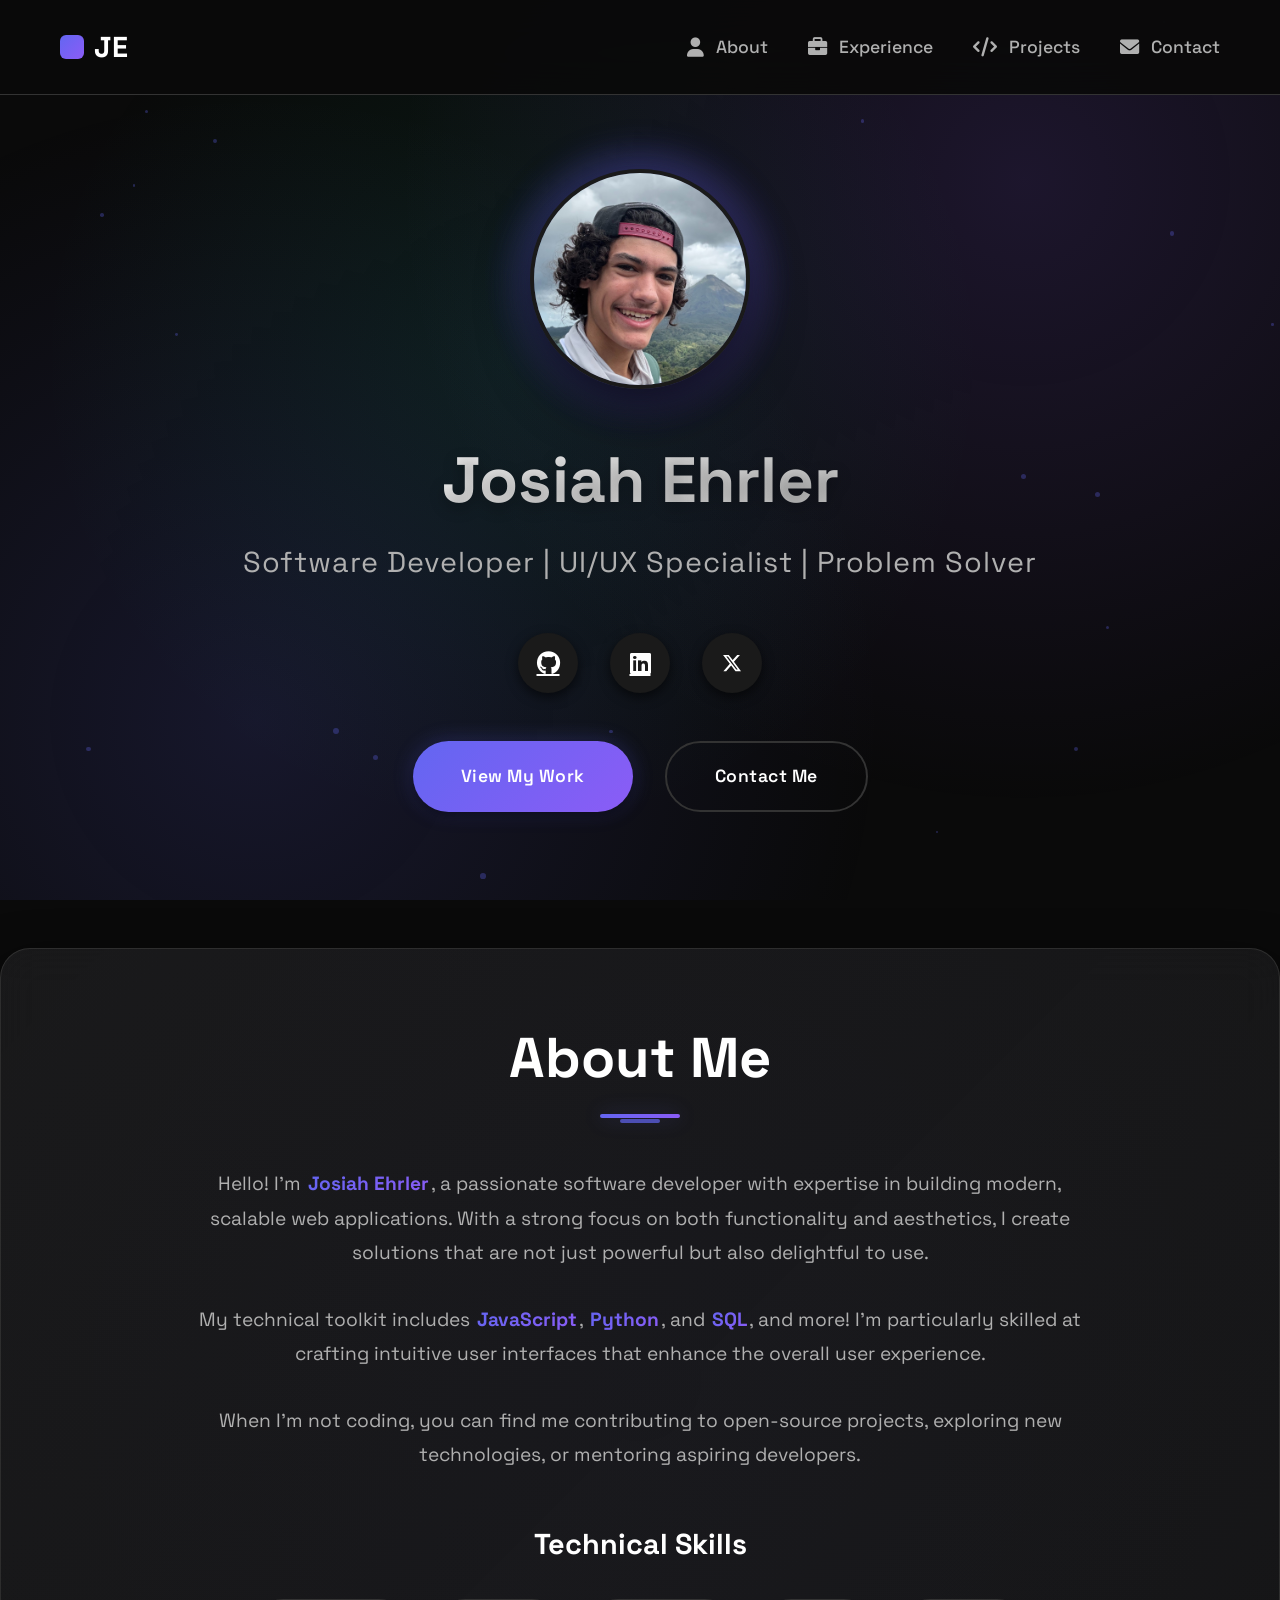
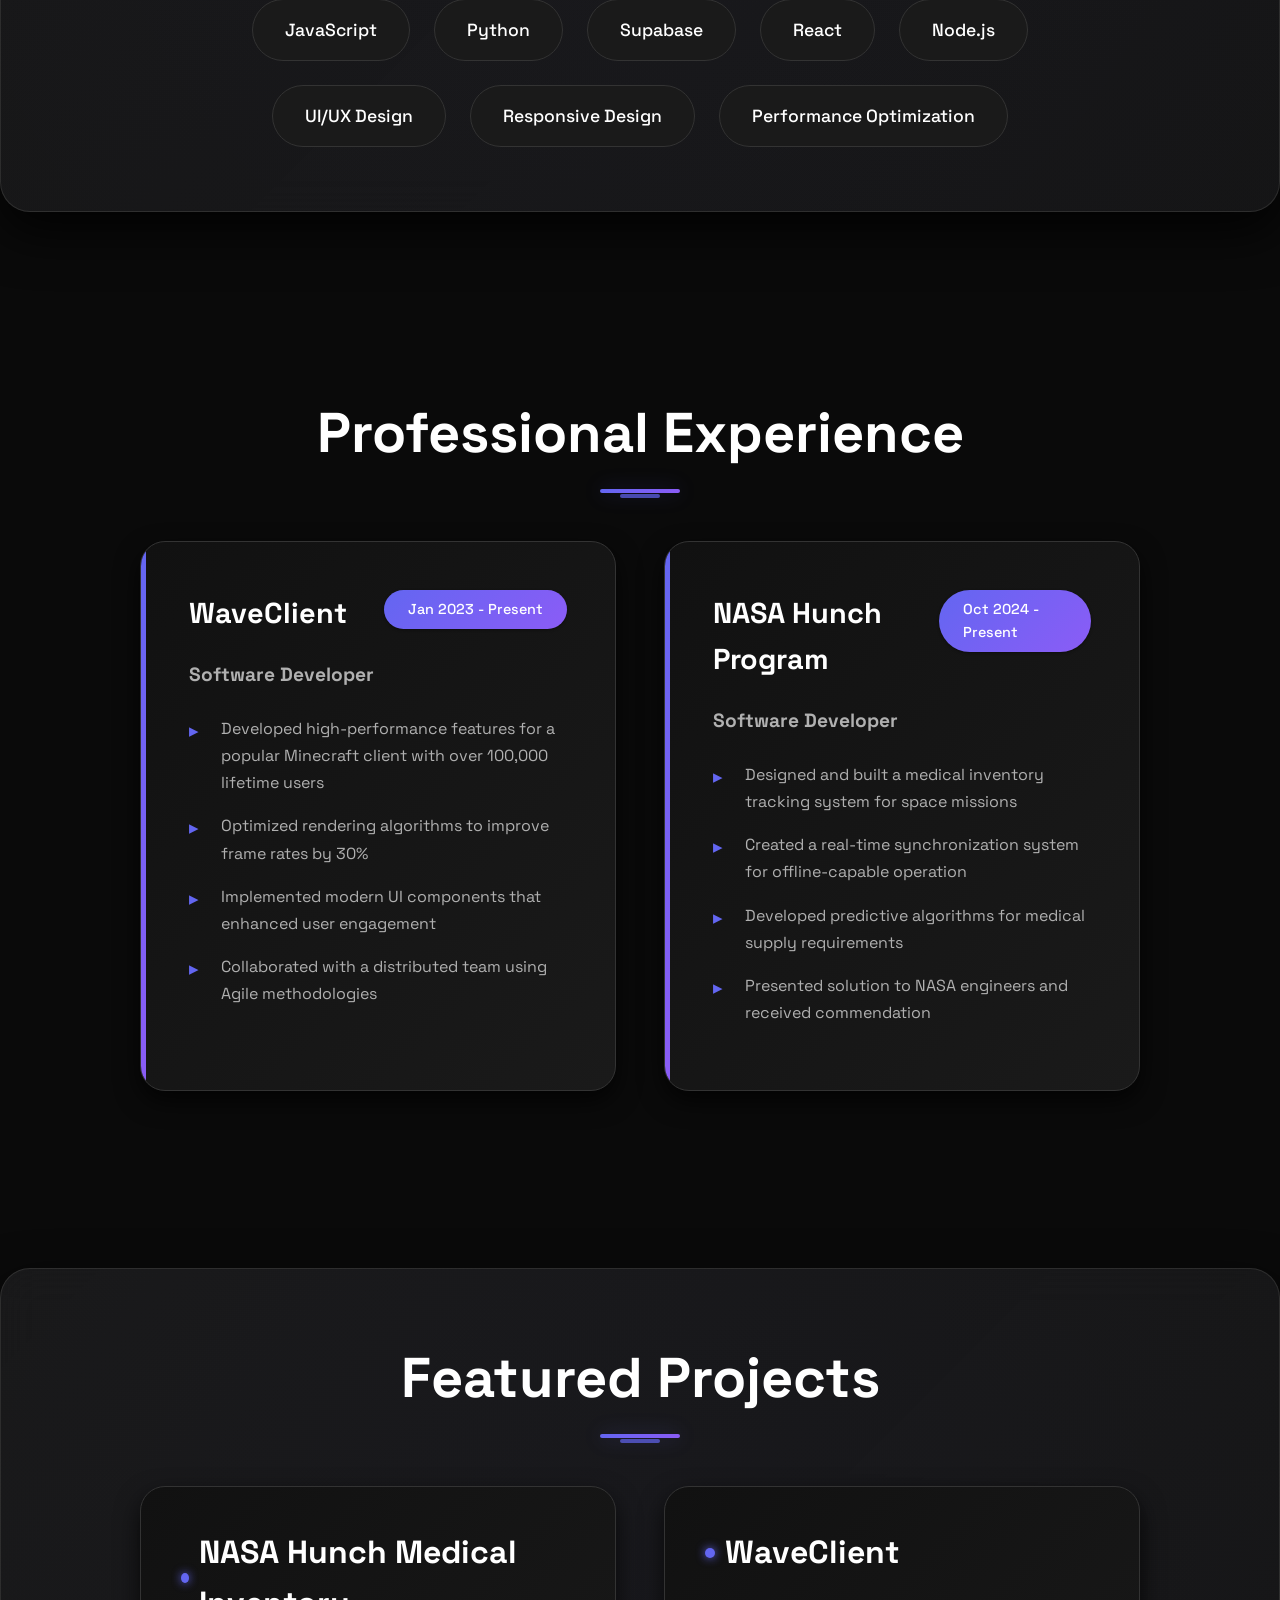
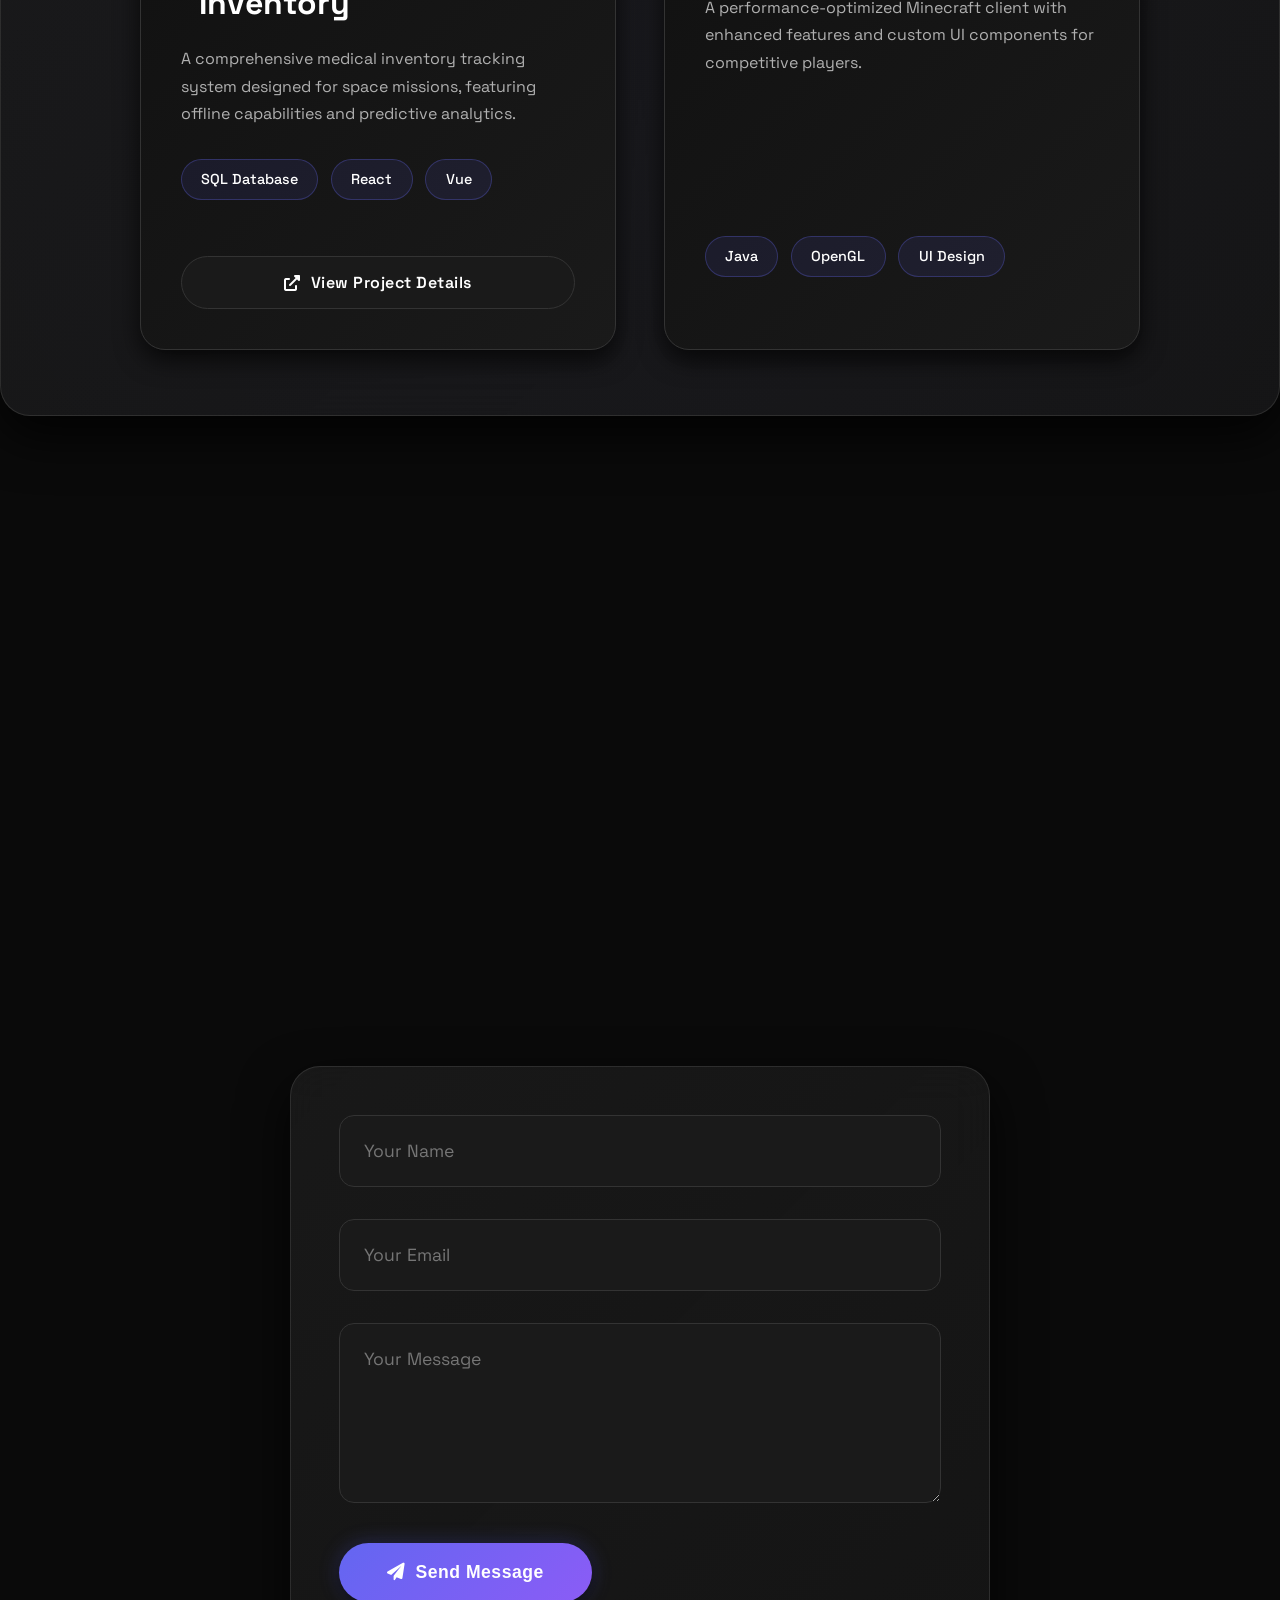
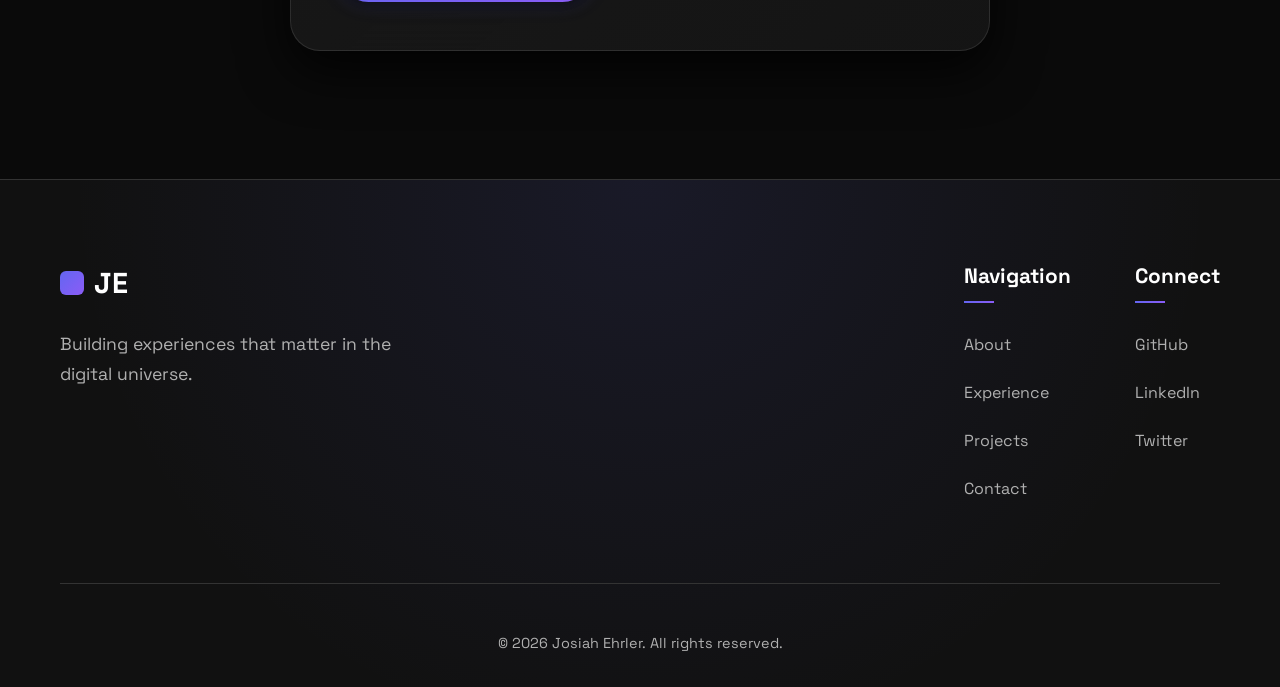
==== commit 668ece20: "Update" ====
--- a/index.html
+++ b/index.html
@@ -489,54 +489,47 @@
             position: relative;
         }
 
-        .section::before {
-            content: '';
-            position: absolute;
-            top: 0;
-            left: 0;
-            width: 100%;
-            height: 1px;
-            background: linear-gradient(90deg, transparent, var(--accent), transparent);
-            opacity: 0.5;
-        }
-
-        .section-title {
-            font-size: 3.5rem;
-            font-weight: 700;
-            text-align: center;
-            margin-bottom: 4rem;
-            color: var(--text-primary);
-            position: relative;
-            display: inline-block;
-            left: 50%;
-            transform: translateX(-50%);
-        }
-
-        .section-title::before {
-            content: '';
-            position: absolute;
-            bottom: -15px;
-            left: 50%;
-            transform: translateX(-50%);
-            width: 80px;
-            height: 4px;
-            background: var(--gradient-primary);
-            border-radius: 2px;
-            box-shadow: 0 0 20px var(--accent-glow);
-        }
-
-        .section-title::after {
-            content: '';
-            position: absolute;
-            bottom: -20px;
-            left: 50%;
-            transform: translateX(-50%);
-            width: 40px;
-            height: 4px;
-            background: var(--accent);
-            border-radius: 2px;
-            opacity: 0.7;
-        }
+        /* Replace this: */
+/* Replace this: */
+/* Replace the .section-title styles with this: */
+.section-title {
+    font-size: 3.5rem;
+    font-weight: 700;
+    text-align: center;
+    margin-bottom: 4rem;
+    color: var(--text-primary);
+    position: relative;
+    /* Remove these lines completely: */
+    /* left: 50%; */
+    /* transform: translateX(-50%); */
+    /* display: inline-block; */
+}
+
+.section-title::before {
+    content: '';
+    position: absolute;
+    bottom: -15px;
+    left: 50%;
+    transform: translateX(-50%);
+    width: 80px;
+    height: 4px;
+    background: var(--gradient-primary);
+    border-radius: 2px;
+    box-shadow: 0 0 20px var(--accent-glow);
+}
+
+.section-title::after {
+    content: '';
+    position: absolute;
+    bottom: -20px;
+    left: 50%;
+    transform: translateX(-50%);
+    width: 40px;
+    height: 4px;
+    background: var(--accent);
+    border-radius: 2px;
+    opacity: 0.7;
+}
 
         .glass {
             background: var(--gradient-glass);
@@ -631,7 +624,7 @@
 
         .skill-tags span:hover {
             transform: translateY(-5px) scale(1.05);
-            box-shadow: var(--shadow-md), 0 10px 20px var(--accent-glow);
+            box-shadow: var(--shadow-md), 0 10px 30Spx var(--accent-glow);
             border-color: var(--accent);
         }
 
@@ -1296,7 +1289,7 @@
             <div class="about-content">
                 <div class="about-text">
                     <p>Hello! I'm <strong>Josiah Ehrler</strong>, a passionate software developer with expertise in building modern, scalable web applications. With a strong focus on both functionality and aesthetics, I create solutions that are not just powerful but also delightful to use.</p>
-                    <p>My technical toolkit includes <strong>JavaScript</strong>, <strong>Python</strong>, and <strong>Supabase</strong>, and I'm particularly skilled at crafting intuitive user interfaces that enhance the overall user experience.</p>
+                    <p>My technical toolkit includes <strong>JavaScript</strong>, <strong>Python</strong>, and <strong>SQL</strong>, and more! I'm particularly skilled at crafting intuitive user interfaces that enhance the overall user experience.</p>
                     <p>When I'm not coding, you can find me contributing to open-source projects, exploring new technologies, or mentoring aspiring developers.</p>
                     <div class="skills">
                         <h3>Technical Skills</h3>
@@ -1361,7 +1354,7 @@
                         <h3>NASA Hunch Medical Inventory</h3>
                         <p class="project-description">A comprehensive medical inventory tracking system designed for space missions, featuring offline capabilities and predictive analytics.</p>
                         <div class="project-tech">
-                            <span>Supabase</span>
+                            <span>SQL Database</span>
                             <span>React</span>
                             <span>Vue</span>
                         </div>
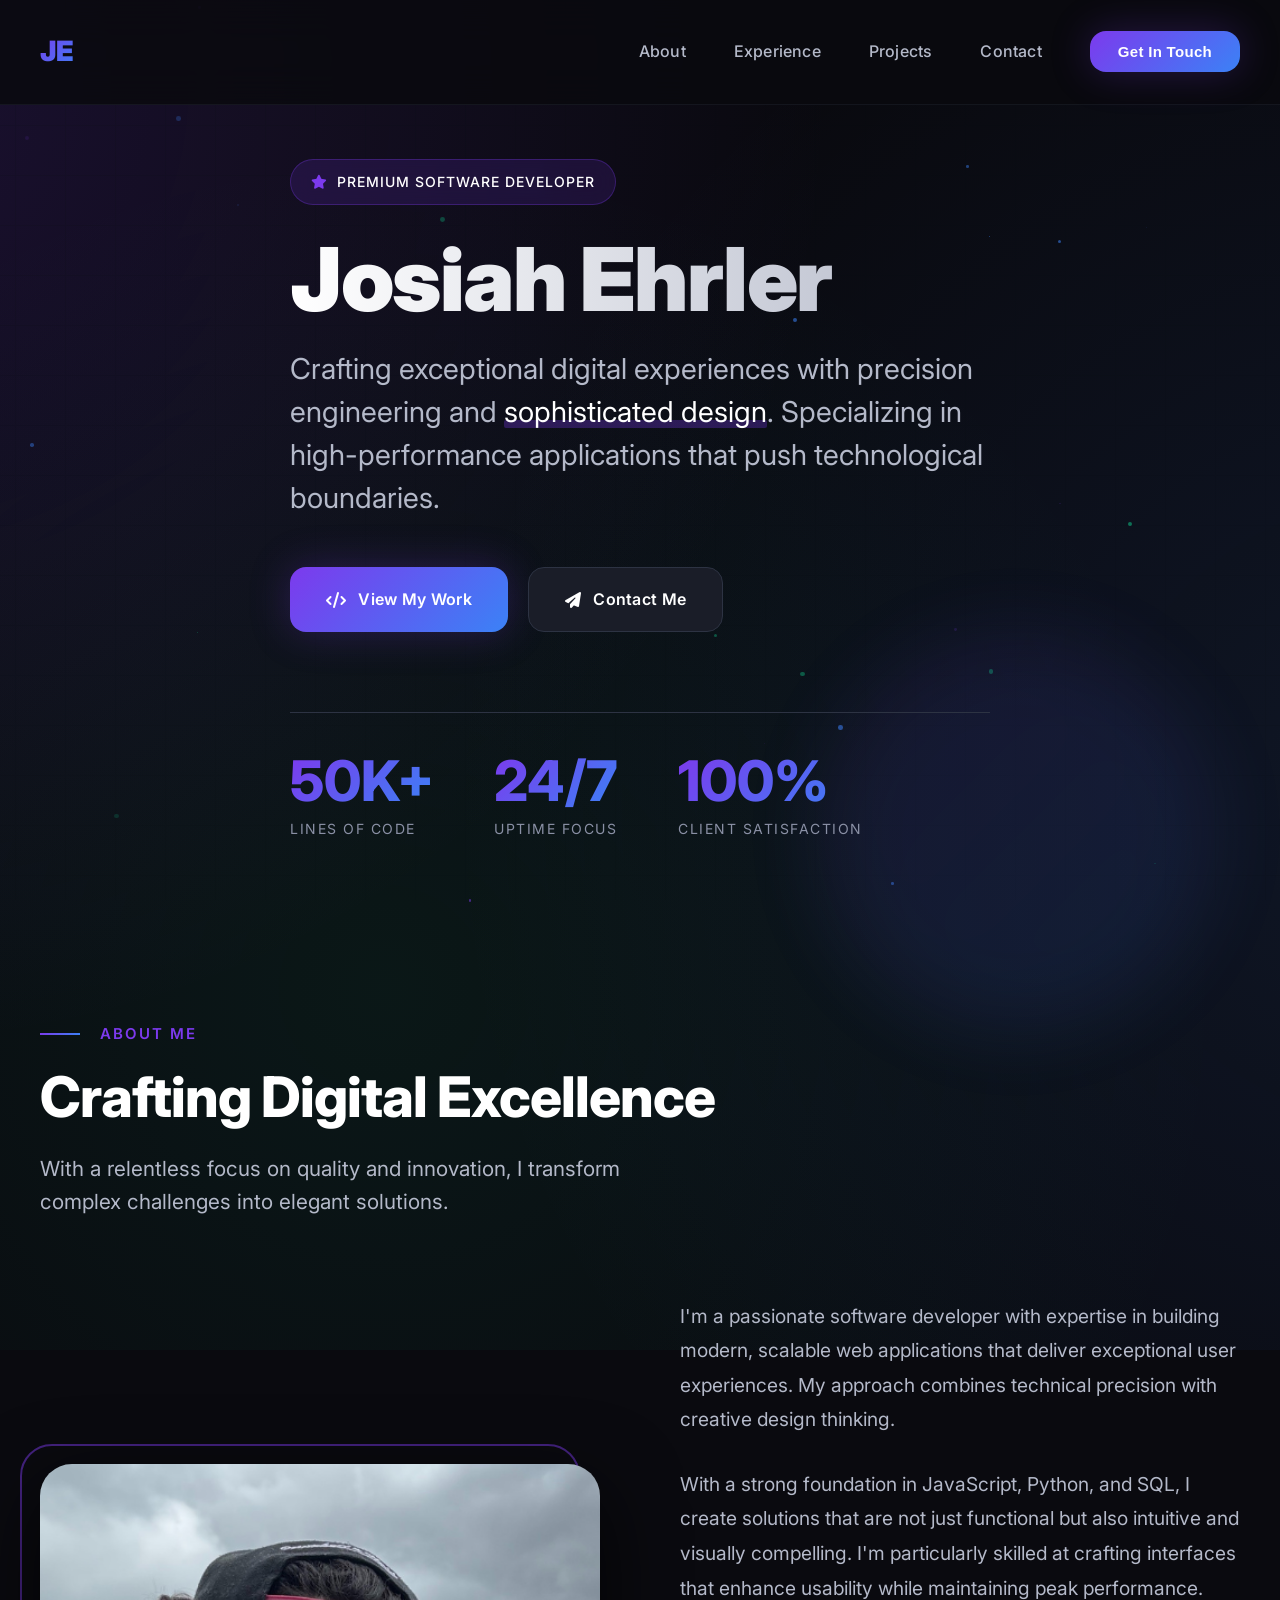
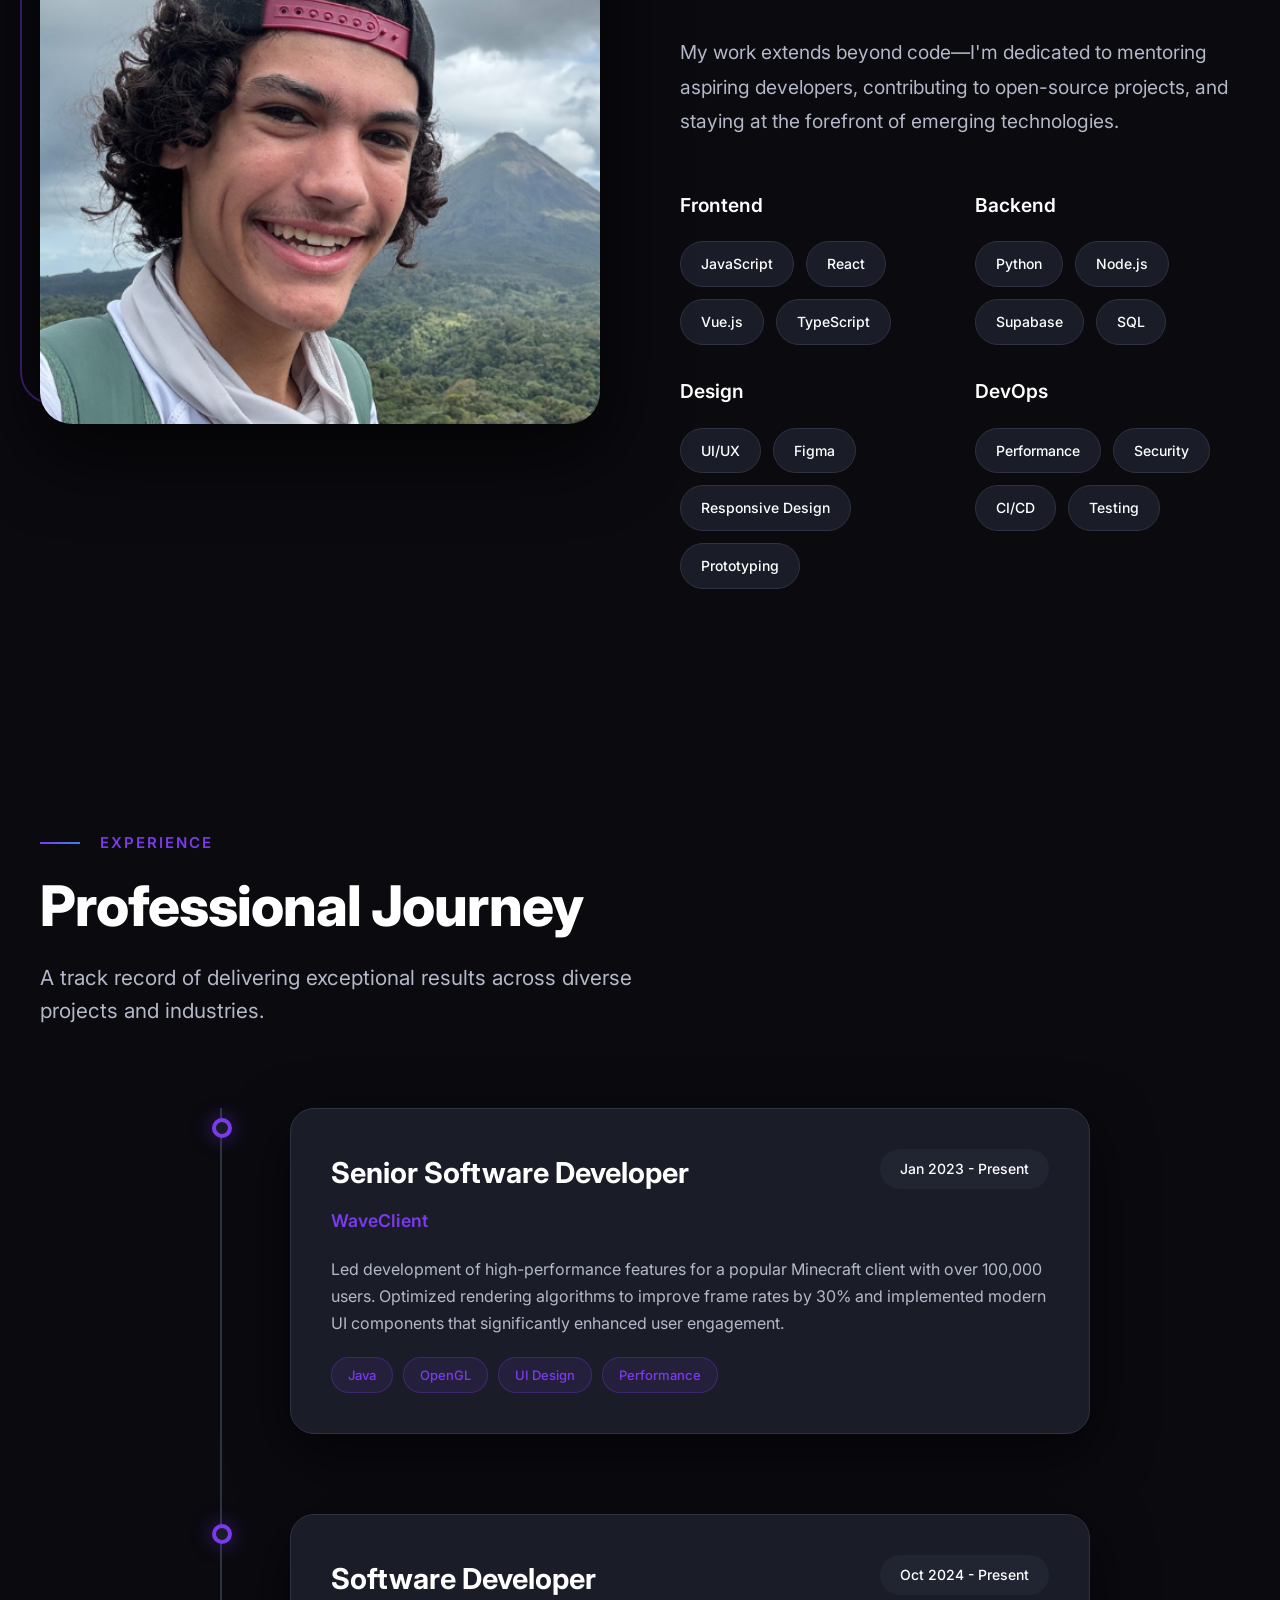
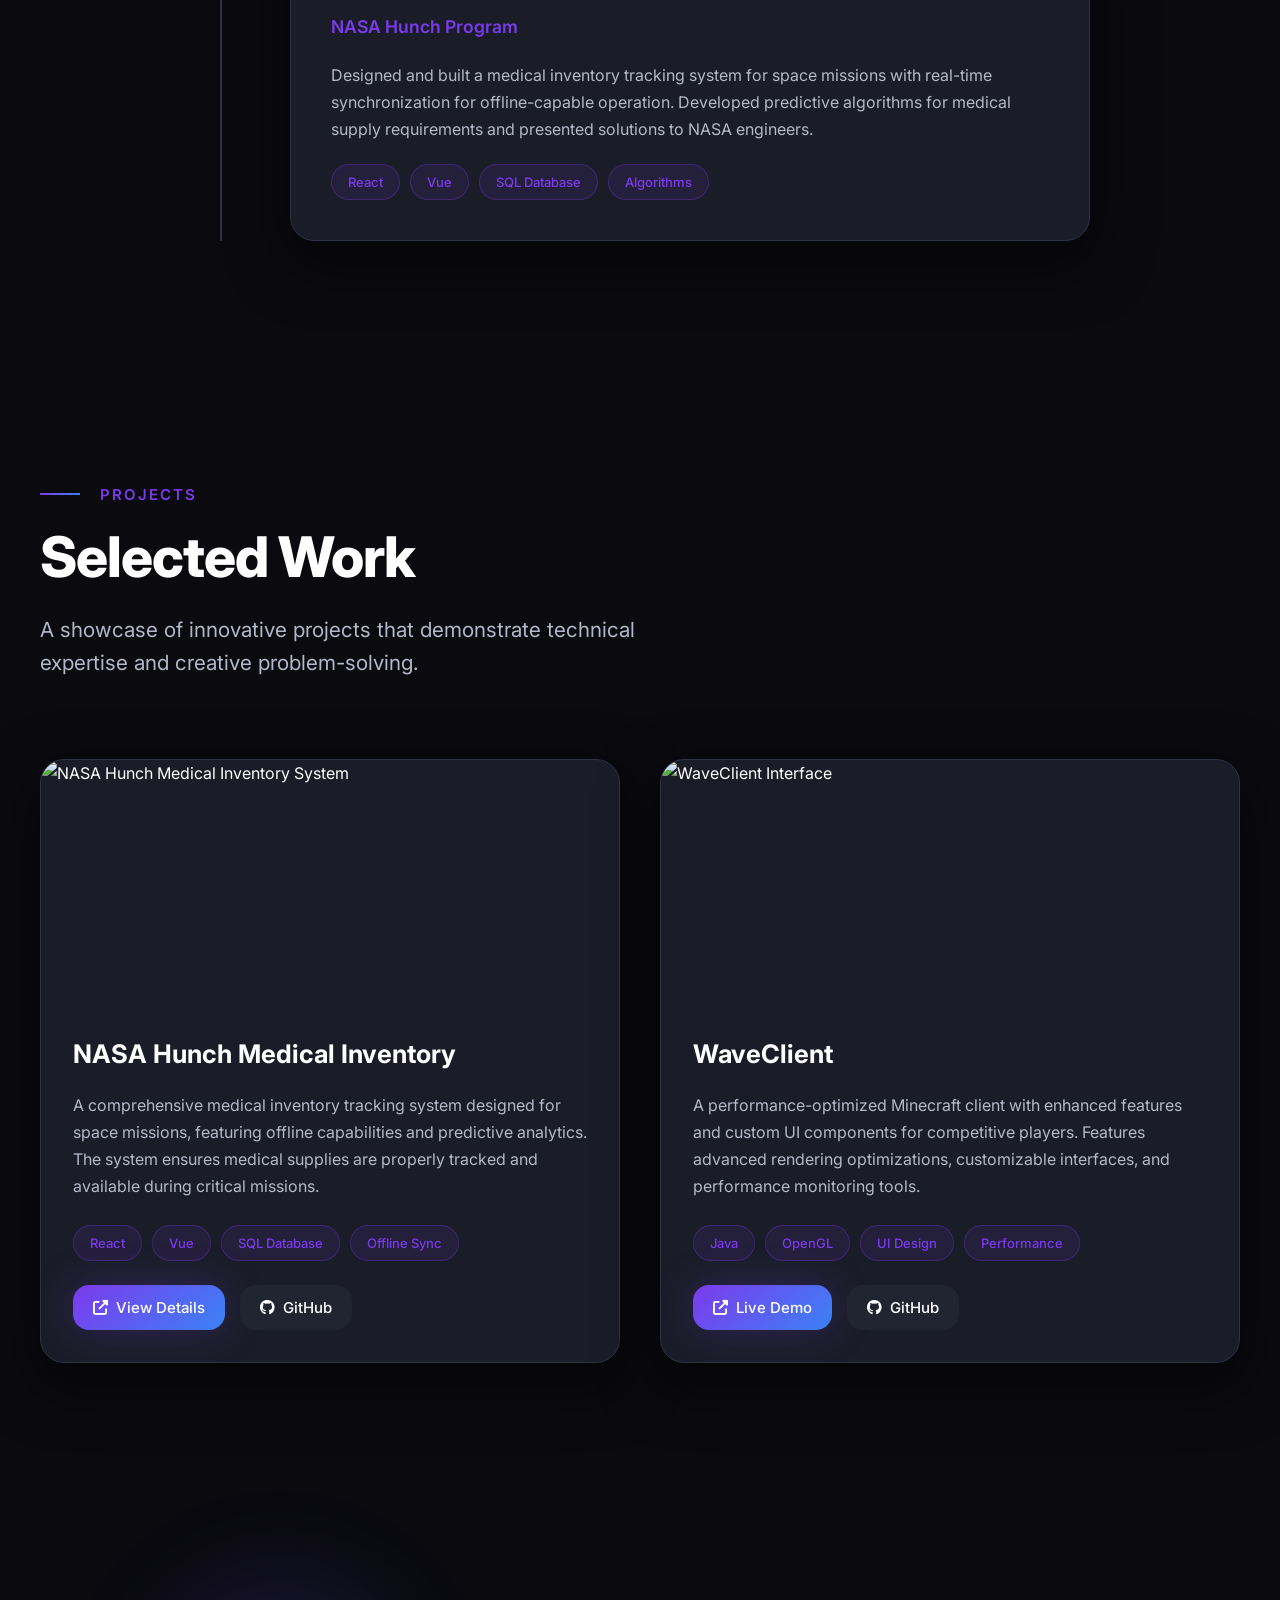
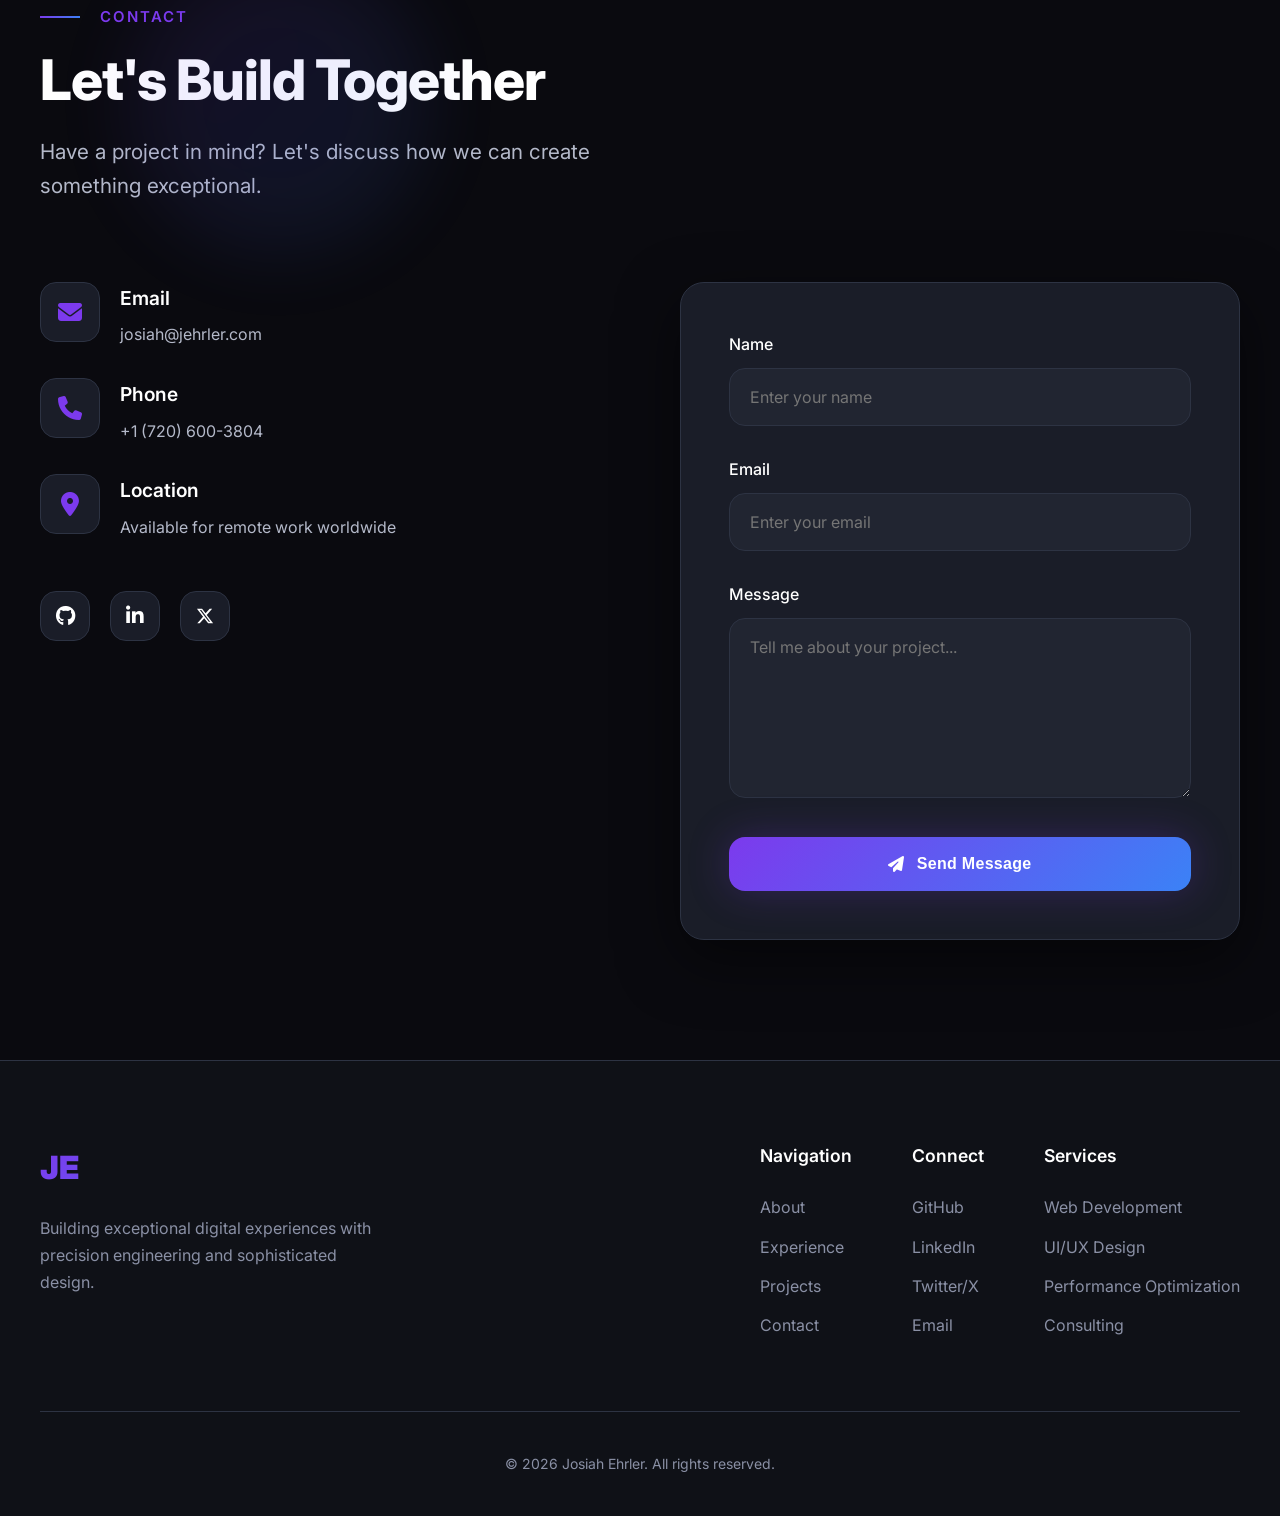
==== commit 870d25ee: "Resume" ====
--- a/index.html
+++ b/index.html
@@ -3,46 +3,39 @@
 <head>
     <meta charset="UTF-8">
     <meta name="viewport" content="width=device-width, initial-scale=1.0">
-    <meta name="description" content="Josiah Ehrler - Professional Software Developer specializing in web applications, UI/UX design, and high-performance systems. JavaScript, Python, and Supabase expert.">
-    <meta name="keywords" content="Josiah Ehrler, Software Developer, Web Developer, UI/UX Designer, JavaScript Developer, Python Developer, Supabase, NASA Hunch, WaveClient">
-    <meta name="author" content="Josiah Ehrler">
-    <meta property="og:title" content="Josiah Ehrler - Professional Software Developer">
-    <meta property="og:description" content="Expert software developer crafting high-performance web applications with beautiful UI/UX design.">
-    <meta property="og:image" content="https://josiahehrler.com/image.png">
-    <meta property="og:url" content="https://josiahehrler.com">
-    <meta property="og:type" content="website">
-    <meta name="twitter:card" content="summary_large_image">
-    <meta name="twitter:title" content="Josiah Ehrler - Software Developer">
-    <meta name="twitter:description" content="Professional software developer creating modern web applications.">
-    <meta name="twitter:image" content="https://josiahehrler.com/image.png">
-    <link rel="canonical" href="https://josiahehrler.com">
-    <title>Josiah Ehrler | Software Developer & UI/UX Specialist</title>
+    <meta name="description" content="Josiah Ehrler - Elite Software Developer specializing in premium web applications, sophisticated UI/UX design, and high-performance systems.">
+    <title>Josiah Ehrler | Premium Software Developer</title>
     <link rel="preconnect" href="https://fonts.googleapis.com">
     <link rel="preconnect" href="https://fonts.gstatic.com" crossorigin>
-    <link href="https://fonts.googleapis.com/css2?family=Poppins:wght@300;400;500;600;700&family=Space+Grotesk:wght@300;400;500;600;700&display=swap" rel="stylesheet">
-    <link rel="stylesheet" href="https://cdnjs.cloudflare.com/ajax/libs/font-awesome/6.0.0/css/all.min.css">
+    <link href="https://fonts.googleapis.com/css2?family=Inter:wght@300;400;500;600;700;800;900&family=JetBrains+Mono:wght@300;400;500&display=swap" rel="stylesheet">
+    <link rel="stylesheet" href="https://cdnjs.cloudflare.com/ajax/libs/font-awesome/6.4.0/css/all.min.css">
     <style>
         :root {
-            --bg-primary: #0a0a0a;
-            --bg-secondary: #111111;
-            --bg-card: #1a1a1a;
-            --bg-glass: rgba(26, 26, 26, 0.7);
+            --bg-primary: #0a0a0f;
+            --bg-secondary: #0f1117;
+            --bg-tertiary: #151821;
+            --surface-primary: #1a1d28;
+            --surface-secondary: #212531;
+            --surface-hover: #2a2f3d;
             --text-primary: #ffffff;
-            --text-secondary: #b0b0b0;
-            --text-accent: #e0e0e0;
-            --accent: #6366f1;
-            --accent-hover: #4f46e5;
-            --accent-glow: rgba(99, 102, 241, 0.3);
-            --border: #333333;
-            --success: #10b981;
-            --transition: all 0.4s cubic-bezier(0.175, 0.885, 0.32, 1.275);
-            --shadow-sm: 0 1px 3px rgba(0, 0, 0, 0.4);
-            --shadow-md: 0 4px 12px rgba(0, 0, 0, 0.6);
-            --shadow-lg: 0 10px 25px rgba(0, 0, 0, 0.7);
-            --shadow-xl: 0 20px 50px rgba(0, 0, 0, 0.8);
-            --gradient-primary: linear-gradient(135deg, #6366f1 0%, #8b5cf6 100%);
-            --gradient-dark: linear-gradient(135deg, #111111 0%, #1a1a1a 100%);
-            --gradient-glass: linear-gradient(135deg, rgba(26, 26, 26, 0.9) 0%, rgba(26, 26, 26, 0.7) 100%);
+            --text-secondary: #b4b9c9;
+            --text-tertiary: #8a90a5;
+            --accent-primary: #7c3aed;
+            --accent-secondary: #10b981;
+            --accent-gradient: linear-gradient(135deg, #7c3aed 0%, #3b82f6 100%);
+            --border-color: #2d3343;
+            --border-light: #3a4154;
+            --shadow-lg: 0 20px 60px rgba(0, 0, 0, 0.5);
+            --shadow-xl: 0 25px 80px rgba(0, 0, 0, 0.7);
+            --shadow-inner: inset 0 1px 3px rgba(255, 255, 255, 0.05);
+            --radius-sm: 8px;
+            --radius-md: 16px;
+            --radius-lg: 24px;
+            --radius-xl: 32px;
+            --transition-smooth: all 0.4s cubic-bezier(0.16, 1, 0.3, 1);
+            --transition-fast: all 0.2s ease;
+            --glow-primary: 0 0 40px rgba(124, 58, 237, 0.25);
+            --glow-secondary: 0 0 40px rgba(16, 185, 129, 0.25);
         }
 
         * {
@@ -57,14 +50,17 @@
         }
 
         body {
-            font-family: 'Space Grotesk', sans-serif;
-            line-height: 1.6;
+            font-family: 'Inter', sans-serif;
+            background-color: var(--bg-primary);
             color: var(--text-primary);
-            background-color: var(--bg-primary);
+            line-height: 1.7;
             overflow-x: hidden;
             position: relative;
-        }
-
+            -webkit-font-smoothing: antialiased;
+            -moz-osx-font-smoothing: grayscale;
+        }
+
+        /* Cyber Grid Background */
         body::before {
             content: '';
             position: fixed;
@@ -72,741 +68,690 @@
             left: 0;
             width: 100%;
             height: 100%;
+            background-image: 
+                linear-gradient(rgba(15, 17, 23, 0.85) 1px, transparent 1px),
+                linear-gradient(90deg, rgba(15, 17, 23, 0.85) 1px, transparent 1px);
+            background-size: 50px 50px;
+            background-position: center center;
+            z-index: -2;
+            opacity: 0.15;
+        }
+
+        /* Animated Gradient Background */
+        body::after {
+            content: '';
+            position: fixed;
+            top: -50%;
+            left: -50%;
+            width: 200%;
+            height: 200%;
             background: 
-                radial-gradient(circle at 20% 80%, rgba(99, 102, 241, 0.15) 0%, transparent 50%),
-                radial-gradient(circle at 80% 20%, rgba(139, 92, 246, 0.15) 0%, transparent 50%),
-                radial-gradient(circle at 40% 40%, rgba(16, 185, 129, 0.1) 0%, transparent 50%);
-            z-index: -1;
-            animation: floatBackground 20s ease-in-out infinite alternate;
-        }
-
-        @keyframes floatBackground {
+                radial-gradient(circle at 20% 30%, rgba(124, 58, 237, 0.15) 0%, transparent 40%),
+                radial-gradient(circle at 80% 70%, rgba(59, 130, 246, 0.1) 0%, transparent 40%),
+                radial-gradient(circle at 40% 80%, rgba(16, 185, 129, 0.08) 0%, transparent 40%);
+            z-index: -3;
+            animation: gradientFloat 25s ease-in-out infinite alternate;
+        }
+
+        @keyframes gradientFloat {
             0% {
-                transform: translate(0, 0) scale(1);
+                transform: translate(0, 0) rotate(0deg);
             }
             100% {
-                transform: translate(-50px, -50px) scale(1.1);
-            }
-        }
-
-        .particle {
-            position: fixed;
-            width: 4px;
-            height: 4px;
-            background: var(--accent);
-            border-radius: 50%;
-            pointer-events: none;
-            z-index: -1;
-            opacity: 0.3;
+                transform: translate(-5%, -5%) rotate(2deg);
+            }
+        }
+
+        /* Custom Scrollbar */
+        ::-webkit-scrollbar {
+            width: 10px;
+        }
+
+        ::-webkit-scrollbar-track {
+            background: var(--bg-secondary);
+        }
+
+        ::-webkit-scrollbar-thumb {
+            background: var(--surface-secondary);
+            border-radius: 10px;
+        }
+
+        ::-webkit-scrollbar-thumb:hover {
+            background: var(--surface-hover);
         }
 
         .container {
-            max-width: 1200px;
+            max-width: 1280px;
             margin: 0 auto;
-            padding: 0 20px;
-        }
-
-        /* Navigation */
+            padding: 0 40px;
+        }
+
+        .section {
+            padding: 120px 0;
+            position: relative;
+        }
+
+        /* Ultra-minimalist Navigation */
         .navbar {
             position: fixed;
             top: 0;
             left: 0;
             width: 100%;
-            background-color: rgba(10, 10, 10, 0.95);
+            z-index: 1000;
+            padding: 28px 0;
+            transition: var(--transition-smooth);
+            background-color: rgba(10, 10, 15, 0.85);
             backdrop-filter: blur(20px);
-            z-index: 1000;
-            transition: var(--transition);
-            border-bottom: 1px solid var(--border);
+            -webkit-backdrop-filter: blur(20px);
+            border-bottom: 1px solid rgba(45, 51, 67, 0.3);
         }
 
         .navbar.scrolled {
-            background-color: rgba(10, 10, 10, 0.98);
+            padding: 20px 0;
+            background-color: rgba(10, 10, 15, 0.95);
+            border-bottom-color: rgba(124, 58, 237, 0.2);
             box-shadow: var(--shadow-lg);
         }
 
-        .navbar .container {
+        .nav-container {
             display: flex;
             justify-content: space-between;
             align-items: center;
-            padding: 1.5rem 20px;
         }
 
         .logo {
-            font-size: 1.8rem;
-            font-weight: 700;
-            color: var(--text-primary);
+            font-weight: 900;
+            font-size: 28px;
+            letter-spacing: -0.5px;
+            background: var(--accent-gradient);
+            -webkit-background-clip: text;
+            -webkit-text-fill-color: transparent;
+            background-clip: text;
+            position: relative;
             text-decoration: none;
-            transition: var(--transition);
-            position: relative;
-            display: flex;
-            align-items: center;
-            gap: 10px;
-        }
-
-        .logo-icon {
-            width: 24px;
-            height: 24px;
-            background: var(--gradient-primary);
-            border-radius: 6px;
-            display: inline-block;
-            animation: logoPulse 2s ease-in-out infinite;
-        }
-
-        @keyframes logoPulse {
-            0%, 100% {
-                transform: scale(1);
-                box-shadow: 0 0 10px var(--accent-glow);
-            }
-            50% {
-                transform: scale(1.1);
-                box-shadow: 0 0 20px var(--accent-glow);
-            }
+            transition: var(--transition-fast);
         }
 
         .logo:hover {
             transform: scale(1.05);
         }
 
-        .logo:hover .logo-icon {
-            animation: none;
-            transform: rotate(45deg);
+        .logo::after {
+            content: '';
+            position: absolute;
+            bottom: -5px;
+            left: 0;
+            width: 100%;
+            height: 2px;
+            background: var(--accent-gradient);
+            transform: scaleX(0);
+            transition: var(--transition-smooth);
+            transform-origin: right;
+        }
+
+        .logo:hover::after {
+            transform: scaleX(1);
+            transform-origin: left;
         }
 
         .nav-links {
             display: flex;
-            gap: 2.5rem;
-        }
-
-        .nav-links a {
+            gap: 48px;
+            align-items: center;
+        }
+
+        .nav-link {
             color: var(--text-secondary);
             text-decoration: none;
             font-weight: 500;
-            display: flex;
-            align-items: center;
-            gap: 0.75rem;
-            transition: var(--transition);
+            font-size: 16px;
+            letter-spacing: 0.2px;
             position: relative;
-            padding: 0.5rem 0;
-            font-size: 1.1rem;
-        }
-
-        .nav-links a i {
-            font-size: 1.2rem;
-            transition: var(--transition);
-        }
-
-        .nav-links a:hover {
+            transition: var(--transition-fast);
+            padding: 8px 0;
+        }
+
+        .nav-link:hover {
             color: var(--text-primary);
-            transform: translateY(-2px);
-        }
-
-        .nav-links a:hover i {
-            transform: scale(1.2);
-        }
-
-        .nav-links a::after {
+        }
+
+        .nav-link::after {
             content: '';
             position: absolute;
             bottom: 0;
             left: 0;
             width: 0;
             height: 2px;
-            background: var(--gradient-primary);
-            transition: var(--transition);
-            border-radius: 2px;
-        }
-
-        .nav-links a:hover::after {
+            background: var(--accent-gradient);
+            transition: var(--transition-smooth);
+        }
+
+        .nav-link:hover::after {
             width: 100%;
+        }
+
+        .nav-link.active {
+            color: var(--text-primary);
+        }
+
+        .nav-link.active::after {
+            width: 100%;
+        }
+
+        .nav-cta {
+            background: var(--accent-gradient);
+            color: white;
+            border: none;
+            padding: 12px 28px;
+            border-radius: var(--radius-md);
+            font-weight: 600;
+            font-size: 15px;
+            cursor: pointer;
+            transition: var(--transition-smooth);
+            box-shadow: var(--glow-primary);
+            letter-spacing: 0.3px;
+        }
+
+        .nav-cta:hover {
+            transform: translateY(-3px);
+            box-shadow: 0 10px 30px rgba(124, 58, 237, 0.4);
         }
 
         .mobile-menu-toggle {
             display: none;
             background: none;
             border: none;
-            font-size: 1.8rem;
             color: var(--text-primary);
+            font-size: 24px;
             cursor: pointer;
-            padding: 0.5rem;
-            transition: var(--transition);
-        }
-
-        .mobile-menu-toggle:hover {
-            color: var(--accent);
-            transform: rotate(90deg);
-        }
-
-        /* Hero Section */
+            z-index: 1001;
+        }
+
+        /* Hero Section - Ultra Premium */
         .hero {
             min-height: 100vh;
             display: flex;
             align-items: center;
-            justify-content: center;
             position: relative;
+            padding-top: 100px;
             overflow: hidden;
-            padding-top: 80px;
         }
 
         .hero-content {
-            text-align: center;
             max-width: 900px;
             position: relative;
-            z-index: 1;
-            animation: heroEntrance 1.2s ease-out forwards;
-            opacity: 0;
-        }
-
-        @keyframes heroEntrance {
-            from {
-                opacity: 0;
-                transform: translateY(50px) scale(0.95);
-            }
-            to {
-                opacity: 1;
-                transform: translateY(0) scale(1);
-            }
-        }
-
-        .profile-img-container {
-            position: relative;
-            display: inline-block;
-            margin-bottom: 3rem;
-            animation: float 6s ease-in-out infinite;
-        }
-
-        @keyframes float {
-            0%, 100% {
-                transform: translateY(0) rotate(0deg);
-            }
-            50% {
-                transform: translateY(-20px) rotate(2deg);
-            }
-        }
-
-        .profile-img {
-            width: 220px;
-            height: 220px;
-            border-radius: 50%;
-            object-fit: cover;
-            border: 4px solid var(--bg-card);
-            box-shadow: var(--shadow-xl), 0 0 50px var(--accent-glow);
-            transition: var(--transition);
-            position: relative;
             z-index: 2;
         }
 
-        .profile-img:hover {
-            transform: scale(1.05);
-            box-shadow: var(--shadow-xl), 0 0 80px var(--accent-glow);
-        }
-
-        .profile-img-container::before {
-            content: '';
-            position: absolute;
-            top: -10px;
-            left: -10px;
-            right: -10px;
-            bottom: -10px;
-            background: var(--gradient-primary);
-            border-radius: 50%;
-            z-index: 1;
-            opacity: 0.3;
-            filter: blur(20px);
-            animation: pulseRing 4s ease-in-out infinite;
-        }
-
-        @keyframes pulseRing {
-            0%, 100% {
-                transform: scale(1);
-                opacity: 0.3;
-            }
-            50% {
-                transform: scale(1.05);
-                opacity: 0.5;
-            }
-        }
-
-        .hero h1 {
-            font-size: 4rem;
-            font-weight: 700;
-            margin-bottom: 1.5rem;
+        .hero-badge {
+            display: inline-flex;
+            align-items: center;
+            gap: 10px;
+            background: rgba(124, 58, 237, 0.15);
+            border: 1px solid rgba(124, 58, 237, 0.3);
+            border-radius: 100px;
+            padding: 10px 20px;
+            margin-bottom: 30px;
+            backdrop-filter: blur(10px);
+        }
+
+        .hero-badge i {
+            color: var(--accent-primary);
+            font-size: 14px;
+        }
+
+        .hero-badge span {
+            font-size: 14px;
+            font-weight: 500;
+            letter-spacing: 1px;
             color: var(--text-primary);
-            line-height: 1.1;
-            text-shadow: 0 5px 15px rgba(0, 0, 0, 0.3);
-            background: linear-gradient(135deg, #ffffff 0%, #b0b0b0 100%);
+        }
+
+        .hero-title {
+            font-size: 5.5rem;
+            font-weight: 900;
+            line-height: 1;
+            margin-bottom: 24px;
+            letter-spacing: -1.5px;
+            background: linear-gradient(to right, #ffffff 0%, #b4b9c9 100%);
             -webkit-background-clip: text;
             -webkit-text-fill-color: transparent;
             background-clip: text;
         }
 
-        .subtitle {
+        .hero-subtitle {
             font-size: 1.8rem;
             color: var(--text-secondary);
-            margin-bottom: 3rem;
+            margin-bottom: 48px;
             font-weight: 400;
-            letter-spacing: 1px;
-        }
-
-        .social-links {
-            display: flex;
-            justify-content: center;
-            gap: 2rem;
-            margin-bottom: 3rem;
-        }
-
-        .social-links a {
-            display: flex;
-            align-items: center;
-            justify-content: center;
-            width: 60px;
-            height: 60px;
-            border-radius: 50%;
-            background: var(--bg-card);
+            max-width: 700px;
+            line-height: 1.5;
+        }
+
+        .hero-highlight {
             color: var(--text-primary);
-            box-shadow: var(--shadow-md);
-            transition: var(--transition);
             position: relative;
-            overflow: hidden;
-            font-size: 1.5rem;
-        }
-
-        .social-links a::before {
+            display: inline-block;
+        }
+
+        .hero-highlight::after {
             content: '';
             position: absolute;
-            top: 0;
-            left: -100%;
+            bottom: 5px;
+            left: 0;
             width: 100%;
-            height: 100%;
-            background: var(--gradient-primary);
-            transition: var(--transition);
-            z-index: 1;
-        }
-
-        .social-links a:hover::before {
-            left: 0;
-        }
-
-        .social-links a i, 
-        .social-links a svg {
-            position: relative;
-            z-index: 2;
-            transition: var(--transition);
-        }
-
-        .social-links a:hover {
-            transform: translateY(-8px) scale(1.1);
-            box-shadow: var(--shadow-xl), 0 10px 30px var(--accent-glow);
-        }
-
-        .social-links a:hover i,
-        .social-links a:hover svg {
-            transform: rotate(360deg);
-        }
-
-        .cta-buttons {
-            display: flex;
-            justify-content: center;
-            gap: 2rem;
-            margin-top: 3rem;
+            height: 8px;
+            background: rgba(124, 58, 237, 0.3);
+            z-index: -1;
+            border-radius: 2px;
+        }
+
+        .hero-actions {
+            display: flex;
+            gap: 20px;
+            margin-bottom: 80px;
         }
 
         .btn {
             display: inline-flex;
             align-items: center;
             justify-content: center;
-            gap: 10px;
-            padding: 1.2rem 3rem;
-            border-radius: 50px;
+            gap: 12px;
+            padding: 18px 36px;
+            border-radius: var(--radius-md);
+            font-weight: 600;
+            font-size: 16px;
             text-decoration: none;
-            font-weight: 600;
-            font-size: 1.1rem;
-            transition: var(--transition);
-            position: relative;
-            overflow: hidden;
-            letter-spacing: 0.5px;
+            transition: var(--transition-smooth);
+            cursor: pointer;
             border: none;
-            cursor: pointer;
-        }
-
-        .btn::before {
-            content: '';
-            position: absolute;
-            top: 0;
-            left: -100%;
-            width: 100%;
-            height: 100%;
-            background: linear-gradient(90deg, transparent, rgba(255, 255, 255, 0.2), transparent);
-            transition: 0.5s;
-        }
-
-        .btn:hover::before {
-            left: 100%;
+            letter-spacing: 0.3px;
         }
 
         .btn-primary {
-            background: var(--gradient-primary);
+            background: var(--accent-gradient);
+            color: white;
+            box-shadow: var(--glow-primary);
+        }
+
+        .btn-primary:hover {
+            transform: translateY(-5px);
+            box-shadow: 0 15px 40px rgba(124, 58, 237, 0.4);
+        }
+
+        .btn-secondary {
+            background: var(--surface-primary);
             color: var(--text-primary);
-            box-shadow: var(--shadow-md), 0 0 20px var(--accent-glow);
-        }
-
-        .btn-primary:hover {
-            transform: translateY(-5px) scale(1.05);
-            box-shadow: var(--shadow-xl), 0 15px 40px var(--accent-glow);
-        }
-
-        .btn-secondary {
-            background: transparent;
-            color: var(--text-primary);
-            border: 2px solid var(--border);
-            backdrop-filter: blur(10px);
+            border: 1px solid var(--border-color);
         }
 
         .btn-secondary:hover {
-            background: rgba(255, 255, 255, 0.1);
-            transform: translateY(-5px) scale(1.05);
-            border-color: var(--accent);
-            box-shadow: var(--shadow-md), 0 0 30px rgba(99, 102, 241, 0.2);
-        }
-
-        .btn-project {
-            background: var(--bg-card);
-            color: var(--text-primary);
-            padding: 0.8rem 2rem;
-            font-size: 1rem;
-            margin-top: 1.5rem;
-            border: 1px solid var(--border);
-        }
-
-        .btn-project:hover {
-            background: var(--gradient-primary);
-            transform: translateY(-3px) scale(1.05);
-            box-shadow: var(--shadow-md), 0 0 20px var(--accent-glow);
-        }
-
-        /* Sections */
-        .section {
-            padding: 8rem 0;
-            position: relative;
-        }
-
-        /* Replace this: */
-/* Replace this: */
-/* Replace the .section-title styles with this: */
-.section-title {
-    font-size: 3.5rem;
-    font-weight: 700;
-    text-align: center;
-    margin-bottom: 4rem;
-    color: var(--text-primary);
-    position: relative;
-    /* Remove these lines completely: */
-    /* left: 50%; */
-    /* transform: translateX(-50%); */
-    /* display: inline-block; */
-}
-
-.section-title::before {
-    content: '';
-    position: absolute;
-    bottom: -15px;
-    left: 50%;
-    transform: translateX(-50%);
-    width: 80px;
-    height: 4px;
-    background: var(--gradient-primary);
-    border-radius: 2px;
-    box-shadow: 0 0 20px var(--accent-glow);
-}
-
-.section-title::after {
-    content: '';
-    position: absolute;
-    bottom: -20px;
-    left: 50%;
-    transform: translateX(-50%);
-    width: 40px;
-    height: 4px;
-    background: var(--accent);
-    border-radius: 2px;
-    opacity: 0.7;
-}
-
-        .glass {
-            background: var(--gradient-glass);
-            backdrop-filter: blur(20px);
-            border-radius: 30px;
-            padding: 4rem;
-            margin: 3rem auto;
-            box-shadow: var(--shadow-xl);
-            border: 1px solid rgba(255, 255, 255, 0.1);
-            position: relative;
-            overflow: hidden;
-        }
-
-        .glass::before {
-            content: '';
-            position: absolute;
-            top: -50%;
-            left: -50%;
-            width: 200%;
-            height: 200%;
-            background: radial-gradient(circle at center, rgba(99, 102, 241, 0.1) 0%, transparent 70%);
-            opacity: 0.3;
-            z-index: -1;
-        }
-
-        /* About Section */
-        .about-content {
-            max-width: 900px;
-            margin: 0 auto;
-        }
-
-        .about-text p {
-            margin-bottom: 2rem;
-            font-size: 1.2rem;
-            line-height: 1.8;
-            color: var(--text-secondary);
-            text-align: center;
-        }
-
-        .about-text strong {
-            color: var(--text-primary);
-            background: linear-gradient(135deg, var(--accent) 0%, #8b5cf6 100%);
+            background: var(--surface-hover);
+            transform: translateY(-5px);
+            border-color: var(--accent-primary);
+            box-shadow: 0 10px 30px rgba(0, 0, 0, 0.3);
+        }
+
+        .hero-stats {
+            display: flex;
+            gap: 60px;
+            padding-top: 40px;
+            border-top: 1px solid var(--border-color);
+        }
+
+        .stat-item {
+            display: flex;
+            flex-direction: column;
+        }
+
+        .stat-number {
+            font-size: 3.5rem;
+            font-weight: 800;
+            background: var(--accent-gradient);
             -webkit-background-clip: text;
             -webkit-text-fill-color: transparent;
             background-clip: text;
-            padding: 0 2px;
-        }
-
-        .skills {
-            margin-top: 3rem;
-        }
-
-        .skills h3 {
-            font-size: 1.8rem;
-            margin-bottom: 2rem;
-            color: var(--text-primary);
-            text-align: center;
-        }
-
-        .skill-tags {
-            display: flex;
-            flex-wrap: wrap;
-            gap: 1.5rem;
-            justify-content: center;
-        }
-
-        .skill-tags span {
-            background: var(--bg-card);
-            color: var(--text-primary);
-            padding: 1rem 2rem;
-            border-radius: 50px;
-            font-size: 1.1rem;
-            font-weight: 500;
-            transition: var(--transition);
-            border: 1px solid var(--border);
+            line-height: 1;
+        }
+
+        .stat-label {
+            font-size: 14px;
+            color: var(--text-tertiary);
+            text-transform: uppercase;
+            letter-spacing: 1.5px;
+            margin-top: 8px;
+        }
+
+        /* Floating Elements */
+        .floating-element {
+            position: absolute;
+            border-radius: 50%;
+            background: var(--accent-gradient);
+            opacity: 0.1;
+            filter: blur(40px);
+            z-index: 1;
+        }
+
+        .float-1 {
+            width: 400px;
+            height: 400px;
+            top: 10%;
+            right: 5%;
+            animation: float 20s ease-in-out infinite;
+        }
+
+        .float-2 {
+            width: 300px;
+            height: 300px;
+            bottom: 20%;
+            left: 10%;
+            animation: float 25s ease-in-out infinite reverse;
+        }
+
+        @keyframes float {
+            0%, 100% {
+                transform: translate(0, 0) rotate(0deg);
+            }
+            33% {
+                transform: translate(30px, -50px) rotate(120deg);
+            }
+            66% {
+                transform: translate(-20px, 20px) rotate(240deg);
+            }
+        }
+
+        /* Section Headers */
+        .section-header {
+            margin-bottom: 80px;
             position: relative;
-            overflow: hidden;
-            cursor: default;
-        }
-
-        .skill-tags span::before {
+        }
+
+        .section-label {
+            display: inline-block;
+            color: var(--accent-primary);
+            font-weight: 600;
+            font-size: 15px;
+            letter-spacing: 2px;
+            text-transform: uppercase;
+            margin-bottom: 20px;
+            position: relative;
+            padding-left: 60px;
+        }
+
+        .section-label::before {
             content: '';
             position: absolute;
+            left: 0;
+            top: 50%;
+            transform: translateY(-50%);
+            width: 40px;
+            height: 2px;
+            background: var(--accent-gradient);
+        }
+
+        .section-title {
+            font-size: 3.5rem;
+            font-weight: 800;
+            line-height: 1.1;
+            letter-spacing: -1px;
+            margin-bottom: 24px;
+        }
+
+        .section-subtitle {
+            font-size: 1.3rem;
+            color: var(--text-secondary);
+            max-width: 600px;
+            line-height: 1.6;
+        }
+
+        /* About Section */
+        .about-content {
+            display: grid;
+            grid-template-columns: 1fr 1fr;
+            gap: 80px;
+            align-items: center;
+        }
+
+        .about-image {
+            position: relative;
+        }
+
+        .image-wrapper {
+            position: relative;
+            border-radius: var(--radius-xl);
+            overflow: hidden;
+            box-shadow: var(--shadow-xl);
+        }
+
+        .image-wrapper img {
+            width: 100%;
+            height: auto;
+            display: block;
+            transition: var(--transition-smooth);
+        }
+
+        .image-wrapper:hover img {
+            transform: scale(1.05);
+        }
+
+        .image-border {
+            position: absolute;
+            top: -20px;
+            left: -20px;
+            right: 20px;
+            bottom: 20px;
+            border: 2px solid var(--accent-primary);
+            border-radius: var(--radius-xl);
+            z-index: -1;
+            opacity: 0.5;
+        }
+
+        .about-text p {
+            font-size: 1.2rem;
+            color: var(--text-secondary);
+            margin-bottom: 30px;
+            line-height: 1.8;
+        }
+
+        .skill-categories {
+            display: grid;
+            grid-template-columns: repeat(2, 1fr);
+            gap: 30px;
+            margin-top: 50px;
+        }
+
+        .skill-category h4 {
+            font-size: 1.2rem;
+            margin-bottom: 20px;
+            color: var(--text-primary);
+            font-weight: 600;
+        }
+
+        .skill-tags {
+            display: flex;
+            flex-wrap: wrap;
+            gap: 12px;
+        }
+
+        .skill-tag {
+            background: var(--surface-primary);
+            color: var(--text-primary);
+            padding: 10px 20px;
+            border-radius: 100px;
+            font-size: 14px;
+            font-weight: 500;
+            border: 1px solid var(--border-color);
+            transition: var(--transition-fast);
+        }
+
+        .skill-tag:hover {
+            background: var(--surface-hover);
+            border-color: var(--accent-primary);
+            transform: translateY(-3px);
+        }
+
+        /* Experience Section */
+        .experience-timeline {
+            position: relative;
+            max-width: 900px;
+            margin: 0 auto;
+        }
+
+        .experience-timeline::before {
+            content: '';
+            position: absolute;
+            left: 30px;
             top: 0;
-            left: -100%;
+            bottom: 0;
+            width: 2px;
+            background: var(--border-color);
+        }
+
+        .timeline-item {
+            position: relative;
+            padding-left: 100px;
+            margin-bottom: 80px;
+        }
+
+        .timeline-item:last-child {
+            margin-bottom: 0;
+        }
+
+        .timeline-dot {
+            position: absolute;
+            left: 22px;
+            top: 10px;
+            width: 20px;
+            height: 20px;
+            border-radius: 50%;
+            background: var(--surface-primary);
+            border: 4px solid var(--accent-primary);
+            z-index: 2;
+            box-shadow: 0 0 20px rgba(124, 58, 237, 0.5);
+        }
+
+        .timeline-content {
+            background: var(--surface-primary);
+            border-radius: var(--radius-lg);
+            padding: 40px;
+            border: 1px solid var(--border-color);
+            transition: var(--transition-smooth);
+            box-shadow: var(--shadow-lg);
+        }
+
+        .timeline-content:hover {
+            transform: translateY(-10px);
+            border-color: var(--accent-primary);
+            box-shadow: var(--shadow-xl);
+        }
+
+        .timeline-header {
+            display: flex;
+            justify-content: space-between;
+            align-items: flex-start;
+            margin-bottom: 20px;
+        }
+
+        .timeline-title {
+            font-size: 1.8rem;
+            font-weight: 700;
+            margin-bottom: 8px;
+        }
+
+        .timeline-company {
+            color: var(--accent-primary);
+            font-weight: 600;
+            font-size: 1.1rem;
+        }
+
+        .timeline-date {
+            background: var(--surface-secondary);
+            color: var(--text-primary);
+            padding: 8px 20px;
+            border-radius: 100px;
+            font-size: 14px;
+            font-weight: 500;
+        }
+
+        .timeline-description {
+            color: var(--text-secondary);
+            margin-bottom: 20px;
+            line-height: 1.7;
+        }
+
+        .timeline-tech {
+            display: flex;
+            flex-wrap: wrap;
+            gap: 10px;
+        }
+
+        .tech-tag {
+            background: rgba(124, 58, 237, 0.1);
+            color: var(--accent-primary);
+            padding: 6px 16px;
+            border-radius: 100px;
+            font-size: 13px;
+            font-weight: 500;
+            border: 1px solid rgba(124, 58, 237, 0.3);
+        }
+
+        /* Projects Section */
+        .projects-grid {
+            display: grid;
+            grid-template-columns: repeat(auto-fill, minmax(400px, 1fr));
+            gap: 40px;
+        }
+
+        .project-card {
+            background: var(--surface-primary);
+            border-radius: var(--radius-lg);
+            overflow: hidden;
+            border: 1px solid var(--border-color);
+            transition: var(--transition-smooth);
+            box-shadow: var(--shadow-lg);
+            height: 100%;
+            display: flex;
+            flex-direction: column;
+        }
+
+        .project-card:hover {
+            transform: translateY(-15px);
+            border-color: var(--accent-primary);
+            box-shadow: var(--shadow-xl), var(--glow-primary);
+        }
+
+        .project-image {
+            height: 240px;
+            overflow: hidden;
+        }
+
+        .project-image img {
             width: 100%;
             height: 100%;
-            background: var(--gradient-primary);
-            transition: var(--transition);
-            z-index: -1;
-        }
-
-        .skill-tags span:hover {
-            transform: translateY(-5px) scale(1.05);
-            box-shadow: var(--shadow-md), 0 10px 30Spx var(--accent-glow);
-            border-color: var(--accent);
-        }
-
-        .skill-tags span:hover::before {
-            left: 0;
-        }
-
-        /* Experience Section */
-        .experience-grid {
-            display: grid;
-            grid-template-columns: repeat(auto-fit, minmax(450px, 1fr));
-            gap: 3rem;
-            max-width: 1000px;
-            margin: 0 auto;
-        }
-
-        .experience-card {
-            background: var(--gradient-dark);
-            border-radius: 25px;
-            padding: 3rem;
-            box-shadow: var(--shadow-lg);
-            transition: var(--transition);
-            border: 1px solid var(--border);
-            position: relative;
-            overflow: hidden;
-        }
-
-        .experience-card::before {
-            content: '';
-            position: absolute;
-            top: 0;
-            left: 0;
-            width: 5px;
-            height: 100%;
-            background: var(--gradient-primary);
-            transition: var(--transition);
-        }
-
-        .experience-card:hover {
-            transform: translateY(-15px) scale(1.02);
-            box-shadow: var(--shadow-xl), 0 20px 40px rgba(0, 0, 0, 0.5);
-        }
-
-        .experience-card:hover::before {
-            width: 100%;
-            opacity: 0.1;
-        }
-
-        .experience-header {
-            display: flex;
-            justify-content: space-between;
-            align-items: flex-start;
-            margin-bottom: 1.5rem;
-        }
-
-        .experience-header h3 {
-            font-size: 1.8rem;
-            color: var(--text-primary);
-        }
-
-        .date {
-            background: var(--gradient-primary);
-            color: var(--text-primary);
-            padding: 0.5rem 1.5rem;
-            border-radius: 50px;
-            font-size: 0.9rem;
-            font-weight: 500;
-            box-shadow: var(--shadow-sm);
-        }
-
-        .position {
-            color: var(--text-secondary);
-            margin-bottom: 1.5rem;
-            font-size: 1.2rem;
-            font-weight: 500;
-        }
-
-        .experience-details {
-            list-style-type: none;
-        }
-
-        .experience-details li {
-            margin-bottom: 1rem;
-            position: relative;
-            padding-left: 2rem;
-            color: var(--text-secondary);
-            line-height: 1.7;
-        }
-
-        .experience-details li::before {
-            content: '▸';
-            position: absolute;
-            left: 0;
-            color: var(--accent);
-            font-size: 1.2rem;
-            animation: bulletPulse 2s infinite;
-        }
-
-        @keyframes bulletPulse {
-            0%, 100% {
-                transform: translateX(0);
-            }
-            50% {
-                transform: translateX(5px);
-            }
-        }
-
-        /* Projects Section */
-        .project-grid {
-            display: grid;
-            grid-template-columns: repeat(auto-fit, minmax(400px, 1fr));
-            gap: 3rem;
-            max-width: 1000px;
-            margin: 0 auto;
-        }
-
-        .project-card {
-            background: var(--gradient-dark);
-            border-radius: 25px;
-            overflow: hidden;
-            box-shadow: var(--shadow-lg);
-            transition: var(--transition);
-            border: 1px solid var(--border);
-            position: relative;
-            height: 100%;
+            object-fit: cover;
+            transition: var(--transition-smooth);
+        }
+
+        .project-card:hover .project-image img {
+            transform: scale(1.05);
+        }
+
+        .project-content {
+            padding: 32px;
+            flex-grow: 1;
             display: flex;
             flex-direction: column;
         }
 
-        .project-card:hover {
-            transform: translateY(-15px) scale(1.02);
-            box-shadow: var(--shadow-xl), 0 25px 50px rgba(0, 0, 0, 0.6);
-        }
-
-        .project-card::before {
-            content: '';
-            position: absolute;
-            top: 0;
-            left: 0;
-            width: 100%;
-            height: 100%;
-            background: var(--gradient-primary);
-            opacity: 0;
-            transition: var(--transition);
-            z-index: 1;
-        }
-
-        .project-card:hover::before {
-            opacity: 0.1;
-        }
-
-        .project-content {
-            padding: 2.5rem;
-            flex-grow: 1;
-            display: flex;
-            flex-direction: column;
-            position: relative;
-            z-index: 2;
-        }
-
-        .project-content h3 {
-            font-size: 2rem;
-            margin-bottom: 1rem;
-            color: var(--text-primary);
-            display: flex;
-            align-items: center;
-            gap: 10px;
-        }
-
-        .project-content h3::before {
-            content: '';
-            width: 10px;
-            height: 10px;
-            background: var(--accent);
-            border-radius: 50%;
-            display: inline-block;
-            box-shadow: 0 0 10px var(--accent);
+        .project-title {
+            font-size: 1.6rem;
+            font-weight: 700;
+            margin-bottom: 16px;
         }
 
         .project-description {
             color: var(--text-secondary);
-            margin-bottom: 2rem;
+            margin-bottom: 24px;
             line-height: 1.7;
             flex-grow: 1;
         }
@@ -814,252 +759,242 @@
         .project-tech {
             display: flex;
             flex-wrap: wrap;
-            gap: 0.8rem;
-            margin-bottom: 2rem;
-        }
-
-        .project-tech span {
-            background: rgba(99, 102, 241, 0.1);
-            color: var(--text-primary);
-            padding: 0.5rem 1.2rem;
-            border-radius: 50px;
-            font-size: 0.9rem;
-            font-weight: 500;
-            border: 1px solid rgba(99, 102, 241, 0.3);
-            transition: var(--transition);
-        }
-
-        .project-tech span:hover {
-            background: var(--gradient-primary);
-            transform: translateY(-3px);
-            box-shadow: var(--shadow-sm);
-        }
-
-        /* Contact Section */
-        .contact-content {
-            max-width: 700px;
-            margin: 0 auto 4rem;
-            text-align: center;
-        }
-
-        .contact-content p {
-            font-size: 1.3rem;
-            color: var(--text-secondary);
-            line-height: 1.8;
-        }
-
-        .contact-methods {
-            display: flex;
-            justify-content: center;
-            gap: 3rem;
-            margin-bottom: 4rem;
-            flex-wrap: wrap;
-        }
-
-        .contact-link {
-            display: flex;
+            gap: 10px;
+            margin-bottom: 24px;
+        }
+
+        .project-links {
+            display: flex;
+            gap: 15px;
+            margin-top: auto;
+        }
+
+        .project-link {
+            display: inline-flex;
             align-items: center;
-            gap: 1.5rem;
+            gap: 8px;
             color: var(--text-primary);
             text-decoration: none;
             font-weight: 500;
-            transition: var(--transition);
-            padding: 1.5rem 2.5rem;
-            border-radius: 20px;
-            background: var(--bg-card);
-            box-shadow: var(--shadow-md);
-            border: 1px solid var(--border);
-            min-width: 250px;
-        }
-
-        .contact-link i {
-            font-size: 1.8rem;
-            color: var(--accent);
-            transition: var(--transition);
-        }
-
-        .contact-link span {
+            font-size: 15px;
+            padding: 10px 20px;
+            border-radius: var(--radius-md);
+            background: var(--surface-secondary);
+            transition: var(--transition-fast);
+        }
+
+        .project-link:hover {
+            background: var(--surface-hover);
+            transform: translateY(-3px);
+        }
+
+        .project-link.primary {
+            background: var(--accent-gradient);
+            box-shadow: var(--glow-primary);
+        }
+
+        .project-link.primary:hover {
+            background: var(--accent-gradient);
+            box-shadow: 0 10px 30px rgba(124, 58, 237, 0.4);
+        }
+
+        /* Contact Section */
+        .contact-container {
+            display: grid;
+            grid-template-columns: 1fr 1fr;
+            gap: 80px;
+            align-items: start;
+        }
+
+        .contact-info {
+            display: flex;
+            flex-direction: column;
+            gap: 30px;
+        }
+
+        .contact-item {
+            display: flex;
+            align-items: flex-start;
+            gap: 20px;
+        }
+
+        .contact-icon {
+            width: 60px;
+            height: 60px;
+            border-radius: var(--radius-md);
+            background: var(--surface-primary);
+            display: flex;
+            align-items: center;
+            justify-content: center;
+            color: var(--accent-primary);
+            font-size: 24px;
+            border: 1px solid var(--border-color);
+            transition: var(--transition-smooth);
+        }
+
+        .contact-item:hover .contact-icon {
+            background: var(--accent-gradient);
+            color: white;
+            transform: translateY(-5px);
+        }
+
+        .contact-details h4 {
             font-size: 1.2rem;
-        }
-
-        .contact-link:hover {
-            transform: translateY(-10px) scale(1.05);
-            box-shadow: var(--shadow-xl), 0 20px 40px rgba(0, 0, 0, 0.4);
-            border-color: var(--accent);
-        }
-
-        .contact-link:hover i {
-            transform: scale(1.3);
+            margin-bottom: 8px;
+            font-weight: 600;
+        }
+
+        .contact-details p {
+            color: var(--text-secondary);
+            font-size: 1rem;
+            line-height: 1.6;
+        }
+
+        .social-links {
+            display: flex;
+            gap: 20px;
+            margin-top: 20px;
+        }
+
+        .social-link {
+            width: 50px;
+            height: 50px;
+            border-radius: var(--radius-md);
+            background: var(--surface-primary);
+            display: flex;
+            align-items: center;
+            justify-content: center;
             color: var(--text-primary);
+            font-size: 20px;
+            text-decoration: none;
+            border: 1px solid var(--border-color);
+            transition: var(--transition-smooth);
+        }
+
+        .social-link:hover {
+            background: var(--accent-gradient);
+            transform: translateY(-5px);
+            box-shadow: var(--glow-primary);
         }
 
         .contact-form {
-            max-width: 700px;
-            margin: 0 auto;
-            background: var(--gradient-glass);
-            backdrop-filter: blur(20px);
-            border-radius: 30px;
-            padding: 3rem;
-            box-shadow: var(--shadow-xl);
-            border: 1px solid rgba(255, 255, 255, 0.1);
+            background: var(--surface-primary);
+            border-radius: var(--radius-lg);
+            padding: 48px;
+            border: 1px solid var(--border-color);
+            box-shadow: var(--shadow-lg);
         }
 
         .form-group {
-            margin-bottom: 2rem;
-            position: relative;
-        }
-
-        .form-group input,
-        .form-group textarea {
+            margin-bottom: 30px;
+        }
+
+        .form-label {
+            display: block;
+            margin-bottom: 10px;
+            font-weight: 500;
+            color: var(--text-primary);
+        }
+
+        .form-control {
             width: 100%;
-            padding: 1.5rem;
-            border: 1px solid var(--border);
-            border-radius: 15px;
-            font-family: 'Space Grotesk', sans-serif;
-            font-size: 1.1rem;
-            transition: var(--transition);
-            background: var(--bg-card);
+            padding: 18px 20px;
+            background: var(--surface-secondary);
+            border: 1px solid var(--border-color);
+            border-radius: var(--radius-md);
             color: var(--text-primary);
+            font-family: 'Inter', sans-serif;
+            font-size: 16px;
+            transition: var(--transition-fast);
+        }
+
+        .form-control:focus {
+            outline: none;
+            border-color: var(--accent-primary);
+            box-shadow: 0 0 0 3px rgba(124, 58, 237, 0.2);
+        }
+
+        textarea.form-control {
+            min-height: 180px;
             resize: vertical;
-        }
-
-        .form-group input:focus,
-        .form-group textarea:focus {
-            outline: none;
-            border-color: var(--accent);
-            box-shadow: 0 0 0 3px var(--accent-glow);
-            transform: translateY(-2px);
-        }
-
-        .form-group textarea {
-            min-height: 180px;
-        }
-
-        .form-group label {
-            position: absolute;
-            top: -10px;
-            left: 20px;
-            background: var(--bg-card);
-            padding: 0 10px;
-            color: var(--text-secondary);
-            font-size: 0.9rem;
-            opacity: 0;
-            transform: translateY(10px);
-            transition: var(--transition);
-        }
-
-        .form-group input:focus + label,
-        .form-group textarea:focus + label,
-        .form-group input:not(:placeholder-shown) + label,
-        .form-group textarea:not(:placeholder-shown) + label {
-            opacity: 1;
-            transform: translateY(0);
         }
 
         /* Footer */
         .footer {
             background: var(--bg-secondary);
-            padding: 5rem 0 2rem;
-            border-top: 1px solid var(--border);
-            position: relative;
-        }
-
-        .footer::before {
-            content: '';
-            position: absolute;
-            top: 0;
-            left: 0;
-            width: 100%;
-            height: 100%;
-            background: radial-gradient(circle at top center, rgba(99, 102, 241, 0.1) 0%, transparent 70%);
-            pointer-events: none;
+            border-top: 1px solid var(--border-color);
+            padding: 80px 0 40px;
         }
 
         .footer-content {
             display: flex;
             justify-content: space-between;
-            flex-wrap: wrap;
-            gap: 3rem;
-            margin-bottom: 4rem;
-            position: relative;
-            z-index: 1;
-        }
-
-        .footer-brand .logo {
-            margin-bottom: 1.5rem;
-        }
-
-        .footer-brand p {
-            color: var(--text-secondary);
+            align-items: flex-start;
+            margin-bottom: 60px;
+        }
+
+        .footer-logo {
+            font-size: 2rem;
+            font-weight: 900;
+            margin-bottom: 20px;
+            display: block;
+        }
+
+        .footer-text {
+            color: var(--text-tertiary);
             max-width: 350px;
+            line-height: 1.7;
+        }
+
+        .footer-links {
+            display: flex;
+            gap: 60px;
+        }
+
+        .footer-column h4 {
             font-size: 1.1rem;
-            line-height: 1.7;
-        }
-
-        .footer-links {
-            display: flex;
-            gap: 4rem;
-        }
-
-        .link-group h4 {
-            font-size: 1.3rem;
-            margin-bottom: 1.5rem;
+            margin-bottom: 24px;
+            font-weight: 600;
+        }
+
+        .footer-column a {
+            display: block;
+            color: var(--text-tertiary);
+            text-decoration: none;
+            margin-bottom: 12px;
+            transition: var(--transition-fast);
+        }
+
+        .footer-column a:hover {
             color: var(--text-primary);
-            position: relative;
-            padding-bottom: 10px;
-        }
-
-        .link-group h4::after {
-            content: '';
-            position: absolute;
-            bottom: 0;
-            left: 0;
-            width: 30px;
-            height: 2px;
-            background: var(--gradient-primary);
-        }
-
-        .link-group a {
-            display: block;
-            color: var(--text-secondary);
-            text-decoration: none;
-            margin-bottom: 0.8rem;
-            transition: var(--transition);
-            padding: 0.3rem 0;
-        }
-
-        .link-group a:hover {
-            color: var(--text-primary);
-            transform: translateX(10px);
+            transform: translateX(5px);
         }
 
         .footer-bottom {
             text-align: center;
-            padding-top: 3rem;
-            border-top: 1px solid var(--border);
-            color: var(--text-secondary);
-            font-size: 0.9rem;
-            position: relative;
-            z-index: 1;
-        }
-
-        /* Back to Top Button */
+            padding-top: 40px;
+            border-top: 1px solid var(--border-color);
+            color: var(--text-tertiary);
+            font-size: 14px;
+        }
+
+        /* Back to Top */
         .back-to-top {
             position: fixed;
-            bottom: 30px;
-            right: 30px;
+            bottom: 40px;
+            right: 40px;
             width: 60px;
             height: 60px;
-            background: var(--gradient-primary);
-            color: var(--text-primary);
+            background: var(--accent-gradient);
+            color: white;
             border-radius: 50%;
             display: flex;
             align-items: center;
             justify-content: center;
             text-decoration: none;
-            box-shadow: var(--shadow-lg), 0 0 30px var(--accent-glow);
-            transition: var(--transition);
-            z-index: 999;
+            box-shadow: var(--glow-primary);
+            transition: var(--transition-smooth);
+            z-index: 99;
             opacity: 0;
             visibility: hidden;
             transform: translateY(20px);
@@ -1072,8 +1007,8 @@
         }
 
         .back-to-top:hover {
-            transform: translateY(-10px) scale(1.1);
-            box-shadow: var(--shadow-xl), 0 0 50px var(--accent-glow);
+            transform: translateY(-5px) scale(1.1);
+            box-shadow: 0 15px 40px rgba(124, 58, 237, 0.4);
         }
 
         /* Loading Animation */
@@ -1088,15 +1023,16 @@
             align-items: center;
             justify-content: center;
             z-index: 9999;
-            transition: opacity 0.5s ease-out;
+            transition: opacity 0.6s ease-out;
         }
 
         .loading-spinner {
-            width: 60px;
-            height: 60px;
-            border: 4px solid var(--border);
-            border-top-color: var(--accent);
+            width: 80px;
+            height: 80px;
             border-radius: 50%;
+            border: 4px solid transparent;
+            border-top-color: var(--accent-primary);
+            border-right-color: var(--accent-primary);
             animation: spin 1s linear infinite;
         }
 
@@ -1108,126 +1044,138 @@
 
         /* Responsive Design */
         @media (max-width: 1024px) {
-            .hero h1 {
-                font-size: 3.5rem;
+            .hero-title {
+                font-size: 4.5rem;
             }
             
             .section-title {
                 font-size: 3rem;
             }
             
-            .experience-grid,
-            .project-grid {
+            .about-content,
+            .contact-container {
                 grid-template-columns: 1fr;
+                gap: 60px;
+            }
+            
+            .projects-grid {
+                grid-template-columns: repeat(auto-fill, minmax(350px, 1fr));
             }
         }
 
         @media (max-width: 768px) {
+            .container {
+                padding: 0 30px;
+            }
+            
             .mobile-menu-toggle {
                 display: block;
             }
-
+            
             .nav-links {
                 position: fixed;
-                top: 80px;
-                left: 0;
-                width: 100%;
-                background: var(--bg-card);
+                top: 0;
+                right: -100%;
+                width: 300px;
+                height: 100vh;
+                background: var(--surface-primary);
                 flex-direction: column;
-                align-items: center;
-                padding: 2rem 0;
+                align-items: flex-start;
+                padding: 100px 40px 40px;
+                transition: var(--transition-smooth);
                 box-shadow: var(--shadow-xl);
-                transform: translateY(-100%);
-                opacity: 0;
-                visibility: hidden;
-                transition: var(--transition);
-                z-index: 999;
-            }
-
+                z-index: 1000;
+            }
+            
             .nav-links.active {
-                transform: translateY(0);
-                opacity: 1;
-                visibility: visible;
-            }
-
-            .hero h1 {
-                font-size: 2.8rem;
-            }
-
-            .subtitle {
-                font-size: 1.5rem;
-            }
-
-            .cta-buttons {
+                right: 0;
+            }
+            
+            .hero-title {
+                font-size: 3.5rem;
+            }
+            
+            .hero-subtitle {
+                font-size: 1.4rem;
+            }
+            
+            .hero-actions {
                 flex-direction: column;
-                align-items: center;
-            }
-
-            .btn {
-                width: 100%;
-                max-width: 300px;
-            }
-
-            .glass {
-                padding: 2rem;
-                margin: 1.5rem auto;
-            }
-
-            .contact-methods {
+                align-items: flex-start;
+            }
+            
+            .hero-stats {
                 flex-direction: column;
-                align-items: center;
-            }
-
+                gap: 30px;
+            }
+            
+            .section {
+                padding: 80px 0;
+            }
+            
+            .projects-grid {
+                grid-template-columns: 1fr;
+            }
+            
             .footer-content {
                 flex-direction: column;
-            }
-
+                gap: 40px;
+            }
+            
             .footer-links {
                 flex-direction: column;
-                gap: 2rem;
-            }
-
-            .contact-form {
-                padding: 2rem;
-            }
-
-            .project-grid {
-                grid-template-columns: 1fr;
+                gap: 30px;
             }
         }
 
         @media (max-width: 480px) {
-            .hero h1 {
-                font-size: 2.2rem;
-            }
-
-            .subtitle {
-                font-size: 1.2rem;
-            }
-
-            .profile-img {
-                width: 180px;
-                height: 180px;
-            }
-
-            .section {
-                padding: 5rem 0;
-            }
-
+            .hero-title {
+                font-size: 2.8rem;
+            }
+            
             .section-title {
                 font-size: 2.5rem;
             }
-
-            .contact-link {
-                min-width: auto;
+            
+            .container {
+                padding: 0 20px;
+            }
+            
+            .btn {
+                padding: 16px 28px;
                 width: 100%;
-                justify-content: center;
-            }
-
-            .skill-tags span {
-                padding: 0.8rem 1.5rem;
-                font-size: 1rem;
-            }
+            }
+            
+            .timeline-item {
+                padding-left: 70px;
+            }
+            
+            .contact-form {
+                padding: 30px;
+            }
+        }
+
+        /* Animation Classes */
+        .fade-in {
+            opacity: 0;
+            transform: translateY(30px);
+            transition: opacity 0.8s ease, transform 0.8s ease;
+        }
+
+        .fade-in.visible {
+            opacity: 1;
+            transform: translateY(0);
+        }
+
+        /* Particle Container */
+        .particles-container {
+            position: fixed;
+            top: 0;
+            left: 0;
+            width: 100%;
+            height: 100%;
+            pointer-events: none;
+            z-index: -1;
         }
     </style>
 </head>
@@ -1237,141 +1185,128 @@
         <div class="loading-spinner"></div>
     </div>
 
+    <!-- Particle Background -->
+    <div class="particles-container" id="particles"></div>
+
+    <!-- Floating Elements -->
+    <div class="floating-element float-1"></div>
+    <div class="floating-element float-2"></div>
+
     <!-- Navigation -->
     <nav class="navbar">
-        <div class="container">
-            <a href="#" class="logo">
-                <span class="logo-icon"></span>
-                JE
-            </a>
-            <button class="mobile-menu-toggle" aria-label="Toggle navigation menu">
+        <div class="container nav-container">
+            <a href="#" class="logo">JE</a>
+            <div class="nav-links">
+                <a href="#about" class="nav-link">About</a>
+                <a href="#experience" class="nav-link">Experience</a>
+                <a href="#projects" class="nav-link">Projects</a>
+                <a href="#contact" class="nav-link">Contact</a>
+                <button class="nav-cta">Get In Touch</button>
+            </div>
+            <button class="mobile-menu-toggle" id="mobileMenuToggle">
                 <i class="fas fa-bars"></i>
             </button>
-            <div class="nav-links">
-                <a href="#about"><i class="fas fa-user"></i> About</a>
-                <a href="#experience"><i class="fas fa-briefcase"></i> Experience</a>
-                <a href="#projects"><i class="fas fa-code"></i> Projects</a>
-                <a href="#contact"><i class="fas fa-envelope"></i> Contact</a>
-            </div>
         </div>
     </nav>
 
     <!-- Hero Section -->
-    <header class="hero">
+    <section class="hero">
         <div class="container">
             <div class="hero-content">
-                <div class="profile-img-container">
-                    <img src="image.png" alt="Professional portrait of Josiah Ehrler" class="profile-img" width="220" height="220">
+                <div class="hero-badge">
+                    <i class="fas fa-star"></i>
+                    <span>PREMIUM SOFTWARE DEVELOPER</span>
                 </div>
-                <h1>Josiah Ehrler</h1>
-                <p class="subtitle">Software Developer | UI/UX Specialist | Problem Solver</p>
-                <div class="social-links">
-                    <a href="https://github.com/masterofsoap" aria-label="GitHub profile"><i class="fab fa-github"></i></a>
-                    <a href="https://www.linkedin.com/in/josiah-ehrler-61b462324/" aria-label="LinkedIn profile"><i class="fab fa-linkedin"></i></a>
-                    <a href="https://x.com/avsfair" aria-label="X (formerly Twitter) profile" target="_blank" rel="noopener noreferrer">
-                        <svg xmlns="http://www.w3.org/2000/svg" viewBox="0 0 512 512" width="20" height="20" fill="currentColor" aria-hidden="true">
-                          <path d="M389.2 48h70.6L305.6 224.2 487 464H345L233.7 318.6 106.5 464H35.8L200.7 275.5 26.8 48H172.4L272.9 180.9 389.2 48zM364.4 421.8h39.1L151.1 88h-42L364.4 421.8z"/>
-                        </svg>
+                <h1 class="hero-title">Josiah Ehrler</h1>
+                <p class="hero-subtitle">Crafting exceptional digital experiences with precision engineering and <span class="hero-highlight">sophisticated design</span>. Specializing in high-performance applications that push technological boundaries.</p>
+                
+                <div class="hero-actions">
+                    <a href="#projects" class="btn btn-primary">
+                        <i class="fas fa-code"></i>
+                        View My Work
+                    </a>
+                    <a href="#contact" class="btn btn-secondary">
+                        <i class="fas fa-paper-plane"></i>
+                        Contact Me
                     </a>
                 </div>
-                <div class="cta-buttons">
-                    <a href="#projects" class="btn btn-primary">View My Work</a>
-                    <a href="#contact" class="btn btn-secondary">Contact Me</a>
-                </div>
-            </div>
-        </div>
-    </header>
-
-    <!-- About Section -->
-    <section id="about" class="section glass">
-        <div class="container">
-            <h2 class="section-title">About Me</h2>
-            <div class="about-content">
-                <div class="about-text">
-                    <p>Hello! I'm <strong>Josiah Ehrler</strong>, a passionate software developer with expertise in building modern, scalable web applications. With a strong focus on both functionality and aesthetics, I create solutions that are not just powerful but also delightful to use.</p>
-                    <p>My technical toolkit includes <strong>JavaScript</strong>, <strong>Python</strong>, and <strong>SQL</strong>, and more! I'm particularly skilled at crafting intuitive user interfaces that enhance the overall user experience.</p>
-                    <p>When I'm not coding, you can find me contributing to open-source projects, exploring new technologies, or mentoring aspiring developers.</p>
-                    <div class="skills">
-                        <h3>Technical Skills</h3>
-                        <div class="skill-tags">
-                            <span>JavaScript</span>
-                            <span>Python</span>
-                            <span>Supabase</span>
-                            <span>React</span>
-                            <span>Node.js</span>
-                            <span>UI/UX Design</span>
-                            <span>Responsive Design</span>
-                            <span>Performance Optimization</span>
-                        </div>
+                
+                <div class="hero-stats">
+                    <div class="stat-item">
+                        <div class="stat-number">50K+</div>
+                        <div class="stat-label">Lines of Code</div>
+                    </div>
+                    <div class="stat-item">
+                        <div class="stat-number">24/7</div>
+                        <div class="stat-label">Uptime Focus</div>
+                    </div>
+                    <div class="stat-item">
+                        <div class="stat-number">100%</div>
+                        <div class="stat-label">Client Satisfaction</div>
                     </div>
                 </div>
             </div>
         </div>
     </section>
 
-    <!-- Experience Section -->
-    <section id="experience" class="section">
+    <!-- About Section -->
+    <section id="about" class="section">
         <div class="container">
-            <h2 class="section-title">Professional Experience</h2>
-            <div class="experience-grid">
-                <div class="experience-card">
-                    <div class="experience-header">
-                        <h3>WaveClient</h3>
-                        <span class="date">Jan 2023 - Present</span>
-                    </div>
-                    <p class="position"><strong>Software Developer</strong></p>
-                    <ul class="experience-details">
-                        <li>Developed high-performance features for a popular Minecraft client with over 100,000 lifetime users</li>
-                        <li>Optimized rendering algorithms to improve frame rates by 30%</li>
-                        <li>Implemented modern UI components that enhanced user engagement</li>
-                        <li>Collaborated with a distributed team using Agile methodologies</li>
-                    </ul>
-                </div>
-                <div class="experience-card">
-                    <div class="experience-header">
-                        <h3>NASA Hunch Program</h3>
-                        <span class="date">Oct 2024 - Present</span>
-                    </div>
-                    <p class="position"><strong>Software Developer</strong></p>
-                    <ul class="experience-details">
-                        <li>Designed and built a medical inventory tracking system for space missions</li>
-                        <li>Created a real-time synchronization system for offline-capable operation</li>
-                        <li>Developed predictive algorithms for medical supply requirements</li>
-                        <li>Presented solution to NASA engineers and received commendation</li>
-                    </ul>
-                </div>
+            <div class="section-header">
+                <div class="section-label">About Me</div>
+                <h2 class="section-title">Crafting Digital Excellence</h2>
+                <p class="section-subtitle">With a relentless focus on quality and innovation, I transform complex challenges into elegant solutions.</p>
             </div>
-        </div>
-    </section>
-
-    <!-- Projects Section -->
-    <section id="projects" class="section glass">
-        <div class="container">
-            <h2 class="section-title">Featured Projects</h2>
-            <div class="project-grid">
-                <div class="project-card">
-                    <div class="project-content">
-                        <h3>NASA Hunch Medical Inventory</h3>
-                        <p class="project-description">A comprehensive medical inventory tracking system designed for space missions, featuring offline capabilities and predictive analytics.</p>
-                        <div class="project-tech">
-                            <span>SQL Database</span>
-                            <span>React</span>
-                            <span>Vue</span>
-                        </div>
-                        <!-- Added project button -->
-                        <a href="jjs.html" class="btn btn-project">
-                            <i class="fas fa-external-link-alt"></i> View Project Details
-                        </a>
+            
+            <div class="about-content fade-in">
+                <div class="about-image">
+                    <div class="image-border"></div>
+                    <div class="image-wrapper">
+                        <img src="image.png" alt="Josiah Ehrler - Professional Software Developer" width="500" height="600">
                     </div>
                 </div>
-                <div class="project-card">
-                    <div class="project-content">
-                        <h3>WaveClient</h3>
-                        <p class="project-description">A performance-optimized Minecraft client with enhanced features and custom UI components for competitive players.</p>
-                        <div class="project-tech">
-                            <span>Java</span>
-                            <span>OpenGL</span>
-                            <span>UI Design</span>
+                
+                <div class="about-text">
+                    <p>I'm a passionate software developer with expertise in building modern, scalable web applications that deliver exceptional user experiences. My approach combines technical precision with creative design thinking.</p>
+                    <p>With a strong foundation in JavaScript, Python, and SQL, I create solutions that are not just functional but also intuitive and visually compelling. I'm particularly skilled at crafting interfaces that enhance usability while maintaining peak performance.</p>
+                    <p>My work extends beyond code—I'm dedicated to mentoring aspiring developers, contributing to open-source projects, and staying at the forefront of emerging technologies.</p>
+                    
+                    <div class="skill-categories">
+                        <div class="skill-category">
+                            <h4>Frontend</h4>
+                            <div class="skill-tags">
+                                <span class="skill-tag">JavaScript</span>
+                                <span class="skill-tag">React</span>
+                                <span class="skill-tag">Vue.js</span>
+                                <span class="skill-tag">TypeScript</span>
+                            </div>
+                        </div>
+                        <div class="skill-category">
+                            <h4>Backend</h4>
+                            <div class="skill-tags">
+                                <span class="skill-tag">Python</span>
+                                <span class="skill-tag">Node.js</span>
+                                <span class="skill-tag">Supabase</span>
+                                <span class="skill-tag">SQL</span>
+                            </div>
+                        </div>
+                        <div class="skill-category">
+                            <h4>Design</h4>
+                            <div class="skill-tags">
+                                <span class="skill-tag">UI/UX</span>
+                                <span class="skill-tag">Figma</span>
+                                <span class="skill-tag">Responsive Design</span>
+                                <span class="skill-tag">Prototyping</span>
+                            </div>
+                        </div>
+                        <div class="skill-category">
+                            <h4>DevOps</h4>
+                            <div class="skill-tags">
+                                <span class="skill-tag">Performance</span>
+                                <span class="skill-tag">Security</span>
+                                <span class="skill-tag">CI/CD</span>
+                                <span class="skill-tag">Testing</span>
+                            </div>
                         </div>
                     </div>
                 </div>
@@ -1379,47 +1314,204 @@
         </div>
     </section>
 
+    <!-- Experience Section -->
+    <section id="experience" class="section">
+        <div class="container">
+            <div class="section-header">
+                <div class="section-label">Experience</div>
+                <h2 class="section-title">Professional Journey</h2>
+                <p class="section-subtitle">A track record of delivering exceptional results across diverse projects and industries.</p>
+            </div>
+            
+            <div class="experience-timeline">
+                <div class="timeline-item fade-in">
+                    <div class="timeline-dot"></div>
+                    <div class="timeline-content">
+                        <div class="timeline-header">
+                            <div>
+                                <h3 class="timeline-title">Senior Software Developer</h3>
+                                <div class="timeline-company">WaveClient</div>
+                            </div>
+                            <div class="timeline-date">Jan 2023 - Present</div>
+                        </div>
+                        <p class="timeline-description">Led development of high-performance features for a popular Minecraft client with over 100,000 users. Optimized rendering algorithms to improve frame rates by 30% and implemented modern UI components that significantly enhanced user engagement.</p>
+                        <div class="timeline-tech">
+                            <span class="tech-tag">Java</span>
+                            <span class="tech-tag">OpenGL</span>
+                            <span class="tech-tag">UI Design</span>
+                            <span class="tech-tag">Performance</span>
+                        </div>
+                    </div>
+                </div>
+                
+                <div class="timeline-item fade-in">
+                    <div class="timeline-dot"></div>
+                    <div class="timeline-content">
+                        <div class="timeline-header">
+                            <div>
+                                <h3 class="timeline-title">Software Developer</h3>
+                                <div class="timeline-company">NASA Hunch Program</div>
+                            </div>
+                            <div class="timeline-date">Oct 2024 - Present</div>
+                        </div>
+                        <p class="timeline-description">Designed and built a medical inventory tracking system for space missions with real-time synchronization for offline-capable operation. Developed predictive algorithms for medical supply requirements and presented solutions to NASA engineers.</p>
+                        <div class="timeline-tech">
+                            <span class="tech-tag">React</span>
+                            <span class="tech-tag">Vue</span>
+                            <span class="tech-tag">SQL Database</span>
+                            <span class="tech-tag">Algorithms</span>
+                        </div>
+                    </div>
+                </div>
+            </div>
+        </div>
+    </section>
+
+    <!-- Projects Section -->
+    <section id="projects" class="section">
+        <div class="container">
+            <div class="section-header">
+                <div class="section-label">Projects</div>
+                <h2 class="section-title">Selected Work</h2>
+                <p class="section-subtitle">A showcase of innovative projects that demonstrate technical expertise and creative problem-solving.</p>
+            </div>
+            
+            <div class="projects-grid">
+                <div class="project-card fade-in">
+                    <div class="project-image">
+                        <img src="https://images.unsplash.com/photo-1555066931-4365d14bab8c?ixlib=rb-4.0.3&ixid=M3wxMjA3fDB8MHxwaG90by1wYWdlfHx8fGVufDB8fHx8fA%3D%3D&auto=format&fit=crop&w=1170&q=80" alt="NASA Hunch Medical Inventory System">
+                    </div>
+                    <div class="project-content">
+                        <h3 class="project-title">NASA Hunch Medical Inventory</h3>
+                        <p class="project-description">A comprehensive medical inventory tracking system designed for space missions, featuring offline capabilities and predictive analytics. The system ensures medical supplies are properly tracked and available during critical missions.</p>
+                        <div class="project-tech">
+                            <span class="tech-tag">React</span>
+                            <span class="tech-tag">Vue</span>
+                            <span class="tech-tag">SQL Database</span>
+                            <span class="tech-tag">Offline Sync</span>
+                        </div>
+                        <div class="project-links">
+                            <a href="jjs.html" class="project-link primary">
+                                <i class="fas fa-external-link-alt"></i>
+                                View Details
+                            </a>
+                            <a href="#" class="project-link">
+                                <i class="fab fa-github"></i>
+                                GitHub
+                            </a>
+                        </div>
+                    </div>
+                </div>
+                
+                <div class="project-card fade-in">
+                    <div class="project-image">
+                        <img src="https://images.unsplash.com/photo-1518709268805-4e9042af2176?ixlib=rb-4.0.3&ixid=M3wxMjA3fDB8MHxwaG90by1wYWdlfHx8fGVufDB8fHx8fA%3D%3D&auto=format&fit=crop&w=1170&q=80" alt="WaveClient Interface">
+                    </div>
+                    <div class="project-content">
+                        <h3 class="project-title">WaveClient</h3>
+                        <p class="project-description">A performance-optimized Minecraft client with enhanced features and custom UI components for competitive players. Features advanced rendering optimizations, customizable interfaces, and performance monitoring tools.</p>
+                        <div class="project-tech">
+                            <span class="tech-tag">Java</span>
+                            <span class="tech-tag">OpenGL</span>
+                            <span class="tech-tag">UI Design</span>
+                            <span class="tech-tag">Performance</span>
+                        </div>
+                        <div class="project-links">
+                            <a href="#" class="project-link primary">
+                                <i class="fas fa-external-link-alt"></i>
+                                Live Demo
+                            </a>
+                            <a href="#" class="project-link">
+                                <i class="fab fa-github"></i>
+                                GitHub
+                            </a>
+                        </div>
+                    </div>
+                </div>
+            </div>
+        </div>
+    </section>
+
     <!-- Contact Section -->
     <section id="contact" class="section">
         <div class="container">
-            <h2 class="section-title">Get In Touch</h2>
-
-            <div class="contact-content">
-                <p>
-                    I'm currently available for freelance work and part-time opportunities.
-                    If you have a project you'd like to discuss or just want to say hello,
-                    feel free to reach out!
-                </p>
+            <div class="section-header">
+                <div class="section-label">Contact</div>
+                <h2 class="section-title">Let's Build Together</h2>
+                <p class="section-subtitle">Have a project in mind? Let's discuss how we can create something exceptional.</p>
             </div>
-
-            <div class="contact-methods">
-                <a href="mailto:josiah@jehrler.com" class="contact-link">
-                    <i class="fas fa-envelope"></i>
-                    <span>josiah@jehrler.com</span>
-                </a>
-                <a href="tel:+17206003804" class="contact-link">
-                    <i class="fas fa-phone"></i>
-                    <span>+1 (720) 600-3804</span>
-                </a>
+            
+            <div class="contact-container">
+                <div class="contact-info fade-in">
+                    <div class="contact-item">
+                        <div class="contact-icon">
+                            <i class="fas fa-envelope"></i>
+                        </div>
+                        <div class="contact-details">
+                            <h4>Email</h4>
+                            <p>josiah@jehrler.com</p>
+                        </div>
+                    </div>
+                    
+                    <div class="contact-item">
+                        <div class="contact-icon">
+                            <i class="fas fa-phone"></i>
+                        </div>
+                        <div class="contact-details">
+                            <h4>Phone</h4>
+                            <p>+1 (720) 600-3804</p>
+                        </div>
+                    </div>
+                    
+                    <div class="contact-item">
+                        <div class="contact-icon">
+                            <i class="fas fa-map-marker-alt"></i>
+                        </div>
+                        <div class="contact-details">
+                            <h4>Location</h4>
+                            <p>Available for remote work worldwide</p>
+                        </div>
+                    </div>
+                    
+                    <div class="social-links">
+                        <a href="https://github.com/masterofsoap" class="social-link" aria-label="GitHub">
+                            <i class="fab fa-github"></i>
+                        </a>
+                        <a href="https://www.linkedin.com/in/josiah-ehrler-61b462324/" class="social-link" aria-label="LinkedIn">
+                            <i class="fab fa-linkedin-in"></i>
+                        </a>
+                        <a href="https://x.com/avsfair" class="social-link" aria-label="Twitter/X">
+                            <svg xmlns="http://www.w3.org/2000/svg" width="18" height="18" viewBox="0 0 512 512" fill="currentColor">
+                                <path d="M389.2 48h70.6L305.6 224.2 487 464H345L233.7 318.6 106.5 464H35.8L200.7 275.5 26.8 48H172.4L272.9 180.9 389.2 48zM364.4 421.8h39.1L151.1 88h-42L364.4 421.8z"/>
+                            </svg>
+                        </a>
+                    </div>
+                </div>
+                
+                <div class="contact-form fade-in">
+                    <form id="contactForm">
+                        <div class="form-group">
+                            <label for="name" class="form-label">Name</label>
+                            <input type="text" id="name" class="form-control" placeholder="Enter your name" required>
+                        </div>
+                        
+                        <div class="form-group">
+                            <label for="email" class="form-label">Email</label>
+                            <input type="email" id="email" class="form-control" placeholder="Enter your email" required>
+                        </div>
+                        
+                        <div class="form-group">
+                            <label for="message" class="form-label">Message</label>
+                            <textarea id="message" class="form-control" placeholder="Tell me about your project..." required></textarea>
+                        </div>
+                        
+                        <button type="submit" class="btn btn-primary" style="width: 100%;">
+                            <i class="fas fa-paper-plane"></i>
+                            Send Message
+                        </button>
+                    </form>
+                </div>
             </div>
-
-            <form id="contact-form" class="contact-form">
-                <div class="form-group">
-                    <input type="text" name="name" placeholder="Your Name" required />
-                    <label for="name">Name</label>
-                </div>
-                <div class="form-group">
-                    <input type="email" name="email" placeholder="Your Email" required />
-                    <label for="email">Email</label>
-                </div>
-                <div class="form-group">
-                    <textarea name="message" placeholder="Your Message" required></textarea>
-                    <label for="message">Message</label>
-                </div>
-                <button type="submit" class="btn btn-primary">
-                    <i class="fas fa-paper-plane"></i> Send Message
-                </button>
-            </form>
         </div>
     </section>
 
@@ -1427,212 +1519,242 @@
     <footer class="footer">
         <div class="container">
             <div class="footer-content">
-                <div class="footer-brand">
-                    <a href="#" class="logo">
-                        <span class="logo-icon"></span>
-                        JE
-                    </a>
-                    <p>Building experiences that matter in the digital universe.</p>
+                <div class="footer-about">
+                    <a href="#" class="logo footer-logo">JE</a>
+                    <p class="footer-text">Building exceptional digital experiences with precision engineering and sophisticated design.</p>
                 </div>
+                
                 <div class="footer-links">
-                    <div class="link-group">
+                    <div class="footer-column">
                         <h4>Navigation</h4>
                         <a href="#about">About</a>
                         <a href="#experience">Experience</a>
                         <a href="#projects">Projects</a>
                         <a href="#contact">Contact</a>
                     </div>
-                    <div class="link-group">
+                    
+                    <div class="footer-column">
                         <h4>Connect</h4>
                         <a href="https://github.com/masterofsoap">GitHub</a>
                         <a href="https://www.linkedin.com/in/josiah-ehrler-61b462324/">LinkedIn</a>
-                        <a href="https://x.com/avsfair">Twitter</a>
+                        <a href="https://x.com/avsfair">Twitter/X</a>
+                        <a href="mailto:josiah@jehrler.com">Email</a>
+                    </div>
+                    
+                    <div class="footer-column">
+                        <h4>Services</h4>
+                        <a href="#">Web Development</a>
+                        <a href="#">UI/UX Design</a>
+                        <a href="#">Performance Optimization</a>
+                        <a href="#">Consulting</a>
                     </div>
                 </div>
             </div>
+            
             <div class="footer-bottom">
-                <p>&copy; <span id="year"></span> Josiah Ehrler. All rights reserved.</p>
+                <p>&copy; <span id="currentYear"></span> Josiah Ehrler. All rights reserved.</p>
             </div>
         </div>
     </footer>
 
     <!-- Back to Top Button -->
-    <a href="#" class="back-to-top" aria-label="Back to top">
+    <a href="#" class="back-to-top" id="backToTop">
         <i class="fas fa-arrow-up"></i>
     </a>
 
     <script>
-        // Wait for page to load
-        window.addEventListener('load', () => {
+        // Initialize when page loads
+        document.addEventListener('DOMContentLoaded', function() {
+            // Loading screen
             const loading = document.querySelector('.loading');
-            loading.style.opacity = '0';
             setTimeout(() => {
-                loading.style.display = 'none';
-            }, 500);
-
-            // Create floating particles
-            createParticles();
-        });
-
-        // Create floating particles
-        function createParticles() {
-            const particleCount = 20;
-            const container = document.body;
-            
-            for (let i = 0; i < particleCount; i++) {
-                const particle = document.createElement('div');
-                particle.classList.add('particle');
-                
-                // Random position
-                particle.style.left = Math.random() * 100 + 'vw';
-                particle.style.top = Math.random() * 100 + 'vh';
-                
-                // Random size
-                const size = Math.random() * 4 + 2;
-                particle.style.width = size + 'px';
-                particle.style.height = size + 'px';
-                
-                // Random animation
-                const duration = Math.random() * 20 + 10;
-                particle.style.animation = `float ${duration}s ease-in-out infinite`;
-                
-                // Random delay
-                particle.style.animationDelay = Math.random() * 5 + 's';
-                
-                container.appendChild(particle);
-            }
-        }
-
-        // Set current year in footer
-        document.getElementById('year').textContent = new Date().getFullYear();
-        
-        // Mobile menu toggle functionality
-        const menuToggle = document.querySelector('.mobile-menu-toggle');
-        const navLinks = document.querySelector('.nav-links');
-        
-        menuToggle.addEventListener('click', () => {
-            navLinks.classList.toggle('active');
-            menuToggle.innerHTML = navLinks.classList.contains('active') 
-                ? '<i class="fas fa-times"></i>' 
-                : '<i class="fas fa-bars"></i>';
-            
-            // Toggle menu icon animation
-            menuToggle.style.transform = navLinks.classList.contains('active') 
-                ? 'rotate(180deg)' 
-                : 'rotate(0)';
-        });
-
-        // Close mobile menu when clicking on a link
-        document.querySelectorAll('.nav-links a').forEach(link => {
-            link.addEventListener('click', () => {
-                navLinks.classList.remove('active');
-                menuToggle.innerHTML = '<i class="fas fa-bars"></i>';
-                menuToggle.style.transform = 'rotate(0)';
+                loading.style.opacity = '0';
+                setTimeout(() => {
+                    loading.style.display = 'none';
+                }, 600);
+            }, 800);
+
+            // Set current year in footer
+            document.getElementById('currentYear').textContent = new Date().getFullYear();
+
+            // Mobile menu toggle
+            const mobileMenuToggle = document.getElementById('mobileMenuToggle');
+            const navLinks = document.querySelector('.nav-links');
+            
+            mobileMenuToggle.addEventListener('click', () => {
+                navLinks.classList.toggle('active');
+                mobileMenuToggle.innerHTML = navLinks.classList.contains('active') 
+                    ? '<i class="fas fa-times"></i>' 
+                    : '<i class="fas fa-bars"></i>';
             });
-        });
-
-        // Navbar scroll effect
-        const navbar = document.querySelector('.navbar');
-        const backToTop = document.querySelector('.back-to-top');
-        
-        window.addEventListener('scroll', () => {
-            if (window.scrollY > 100) {
-                navbar.classList.add('scrolled');
-                backToTop.classList.add('visible');
-            } else {
-                navbar.classList.remove('scrolled');
-                backToTop.classList.remove('visible');
-            }
-        });
-
-        // Contact form submission
-        const form = document.getElementById("contact-form");
-
-        form.addEventListener("submit", async (e) => {
-            e.preventDefault();
-
-            const submitBtn = form.querySelector('button[type="submit"]');
-            const originalText = submitBtn.innerHTML;
-            
-            submitBtn.innerHTML = '<i class="fas fa-spinner fa-spin"></i> Sending...';
-            submitBtn.disabled = true;
-
-            const data = {
-                name: form.name.value,
-                email: form.email.value,
-                message: form.message.value,
-            };
-
-            const workerUrl = "https://email-form.ehrler2007.workers.dev";
-
-            try {
-                const response = await fetch(workerUrl, {
-                    method: "POST",
-                    headers: { "Content-Type": "application/json" },
-                    body: JSON.stringify(data),
+
+            // Close mobile menu when clicking a link
+            document.querySelectorAll('.nav-link').forEach(link => {
+                link.addEventListener('click', () => {
+                    navLinks.classList.remove('active');
+                    mobileMenuToggle.innerHTML = '<i class="fas fa-bars"></i>';
                 });
-
-                if (response.ok) {
-                    // Show success animation
-                    submitBtn.innerHTML = '<i class="fas fa-check"></i> Sent!';
-                    submitBtn.style.background = 'var(--success)';
+            });
+
+            // Navbar scroll effect
+            const navbar = document.querySelector('.navbar');
+            const backToTop = document.getElementById('backToTop');
+            
+            window.addEventListener('scroll', () => {
+                if (window.scrollY > 100) {
+                    navbar.classList.add('scrolled');
+                    backToTop.classList.add('visible');
+                } else {
+                    navbar.classList.remove('scrolled');
+                    backToTop.classList.remove('visible');
+                }
+                
+                // Animate elements on scroll
+                animateOnScroll();
+            });
+
+            // Animate elements on scroll
+            function animateOnScroll() {
+                const elements = document.querySelectorAll('.fade-in');
+                
+                elements.forEach(element => {
+                    const elementTop = element.getBoundingClientRect().top;
+                    const windowHeight = window.innerHeight;
+                    
+                    if (elementTop < windowHeight - 100) {
+                        element.classList.add('visible');
+                    }
+                });
+            }
+
+            // Initial animation check
+            animateOnScroll();
+
+            // Contact form submission
+            const contactForm = document.getElementById('contactForm');
+            
+            contactForm.addEventListener('submit', function(e) {
+                e.preventDefault();
+                
+                const submitBtn = contactForm.querySelector('button[type="submit"]');
+                const originalText = submitBtn.innerHTML;
+                
+                // Show loading state
+                submitBtn.innerHTML = '<i class="fas fa-spinner fa-spin"></i> Sending...';
+                submitBtn.disabled = true;
+                
+                // Simulate API call
+                setTimeout(() => {
+                    // Show success state
+                    submitBtn.innerHTML = '<i class="fas fa-check"></i> Message Sent!';
+                    submitBtn.style.background = 'linear-gradient(135deg, #10b981 0%, #059669 100%)';
                     
                     // Create confetti effect
                     createConfetti();
                     
+                    // Reset form after delay
                     setTimeout(() => {
-                        alert("✅ Message sent, thank you for reaching out! I will follow up with your request shortly, Average wait time: 𝟭 𝗯𝘂𝘀𝗶𝗻𝗲𝘀𝘀 𝗱𝗮𝘆.");
-                        form.reset();
+                        contactForm.reset();
                         submitBtn.innerHTML = originalText;
                         submitBtn.style.background = '';
                         submitBtn.disabled = false;
-                    }, 1500);
-                } else {
-                    submitBtn.innerHTML = '<i class="fas fa-exclamation-circle"></i> Error';
-                    setTimeout(() => {
-                        alert("❌ Something went wrong. Please try again.");
-                        submitBtn.innerHTML = originalText;
-                        submitBtn.disabled = false;
-                    }, 1000);
-                }
-            } catch (error) {
-                submitBtn.innerHTML = '<i class="fas fa-exclamation-circle"></i> Network Error';
-                setTimeout(() => {
-                    alert("❌ Network error. Please try again later.");
-                    submitBtn.innerHTML = originalText;
-                    submitBtn.disabled = false;
-                }, 1000);
-            }
+                        
+                        // Show success message
+                        alert('Thank you for your message! I will get back to you as soon as possible.');
+                    }, 2000);
+                }, 1500);
+            });
+
+            // Create particle background
+            createParticles();
+
+            // Smooth scrolling for anchor links
+            document.querySelectorAll('a[href^="#"]').forEach(anchor => {
+                anchor.addEventListener('click', function(e) {
+                    e.preventDefault();
+                    
+                    const targetId = this.getAttribute('href');
+                    if (targetId === '#') return;
+                    
+                    const targetElement = document.querySelector(targetId);
+                    if (targetElement) {
+                        window.scrollTo({
+                            top: targetElement.offsetTop - 100,
+                            behavior: 'smooth'
+                        });
+                    }
+                });
+            });
+
+            // Nav CTA button scroll to contact
+            document.querySelector('.nav-cta').addEventListener('click', () => {
+                const contactSection = document.getElementById('contact');
+                window.scrollTo({
+                    top: contactSection.offsetTop - 100,
+                    behavior: 'smooth'
+                });
+            });
         });
 
-        // Confetti effect function
+        // Create particle background
+        function createParticles() {
+            const container = document.getElementById('particles');
+            const particleCount = 30;
+            
+            for (let i = 0; i < particleCount; i++) {
+                const particle = document.createElement('div');
+                particle.classList.add('particle');
+                
+                // Random position
+                particle.style.left = Math.random() * 100 + 'vw';
+                particle.style.top = Math.random() * 100 + 'vh';
+                
+                // Random size
+                const size = Math.random() * 4 + 1;
+                particle.style.width = size + 'px';
+                particle.style.height = size + 'px';
+                
+                // Random color (accent gradient colors)
+                const colors = ['#7c3aed', '#3b82f6', '#10b981'];
+                particle.style.backgroundColor = colors[Math.floor(Math.random() * colors.length)];
+                
+                // Random opacity
+                particle.style.opacity = Math.random() * 0.5 + 0.1;
+                
+                // Random animation
+                const duration = Math.random() * 30 + 20;
+                const delay = Math.random() * 5;
+                particle.style.animation = `float ${duration}s ease-in-out ${delay}s infinite`;
+                
+                container.appendChild(particle);
+            }
+        }
+
+        // Create confetti effect
         function createConfetti() {
-            const confettiCount = 50;
-            const colors = ['#6366f1', '#8b5cf6', '#10b981', '#f59e0b'];
+            const confettiCount = 100;
+            const colors = ['#7c3aed', '#3b82f6', '#10b981', '#8b5cf6', '#6366f1'];
             
             for (let i = 0; i < confettiCount; i++) {
                 const confetti = document.createElement('div');
                 confetti.style.position = 'fixed';
                 confetti.style.width = '10px';
                 confetti.style.height = '10px';
-                confetti.style.background = colors[Math.floor(Math.random() * colors.length)];
-                confetti.style.borderRadius = '50%';
+                confetti.style.backgroundColor = colors[Math.floor(Math.random() * colors.length)];
+                confetti.style.borderRadius = Math.random() > 0.5 ? '50%' : '0';
                 confetti.style.left = Math.random() * 100 + 'vw';
                 confetti.style.top = '-20px';
                 confetti.style.zIndex = '9999';
                 confetti.style.pointerEvents = 'none';
                 
-                // Random rotation
-                confetti.style.transform = `rotate(${Math.random() * 360}deg)`;
-                
                 document.body.appendChild(confetti);
                 
                 // Animate confetti
                 const animation = confetti.animate([
-                    { transform: `translateY(0) rotate(0deg)`, opacity: 1 },
+                    { transform: 'translateY(0) rotate(0deg)', opacity: 1 },
                     { transform: `translateY(${window.innerHeight}px) rotate(${Math.random() * 720}deg)`, opacity: 0 }
                 ], {
-                    duration: Math.random() * 2000 + 1000,
+                    duration: Math.random() * 3000 + 2000,
                     easing: 'cubic-bezier(0.215, 0.610, 0.355, 1)'
                 });
                 
@@ -1641,51 +1763,31 @@
             }
         }
 
-        // Add scroll animations
-        const observerOptions = {
-            threshold: 0.1,
-            rootMargin: '0px 0px -100px 0px'
-        };
-
-        const observer = new IntersectionObserver((entries) => {
-            entries.forEach(entry => {
-                if (entry.isIntersecting) {
-                    entry.target.style.animation = `heroEntrance 0.8s ease-out forwards`;
-                    observer.unobserve(entry.target);
+        // Add CSS for particles and confetti
+        const style = document.createElement('style');
+        style.textContent = `
+            .particle {
+                position: absolute;
+                border-radius: 50%;
+                pointer-events: none;
+            }
+            
+            @keyframes float {
+                0%, 100% {
+                    transform: translate(0, 0);
                 }
-            });
-        }, observerOptions);
-
-        // Observe elements for animation
-        document.querySelectorAll('.section-title, .about-text, .experience-card, .project-card, .contact-content, .contact-methods, .contact-form, .skill-tags span').forEach(el => {
-            el.style.opacity = '0';
-            observer.observe(el);
-        });
-
-        // Add hover sound effects (optional - for extra interactivity)
-        document.querySelectorAll('.btn, .nav-links a, .social-links a, .contact-link').forEach(element => {
-            element.addEventListener('mouseenter', () => {
-                // Could add subtle sound effect here
-                element.style.transform = element.style.transform || '';
-            });
-        });
-
-        // Typewriter effect for hero text
-        const heroText = document.querySelector('.hero h1');
-        const originalText = heroText.textContent;
-        heroText.textContent = '';
-        
-        let i = 0;
-        function typeWriter() {
-            if (i < originalText.length) {
-                heroText.textContent += originalText.charAt(i);
-                i++;
-                setTimeout(typeWriter, 50);
-            }
-        }
-        
-        // Start typing after 1 second
-        setTimeout(typeWriter, 1000);
+                25% {
+                    transform: translate(20px, -40px);
+                }
+                50% {
+                    transform: translate(-30px, 20px);
+                }
+                75% {
+                    transform: translate(10px, 30px);
+                }
+            }
+        `;
+        document.head.appendChild(style);
     </script>
 </body>
 </html>
